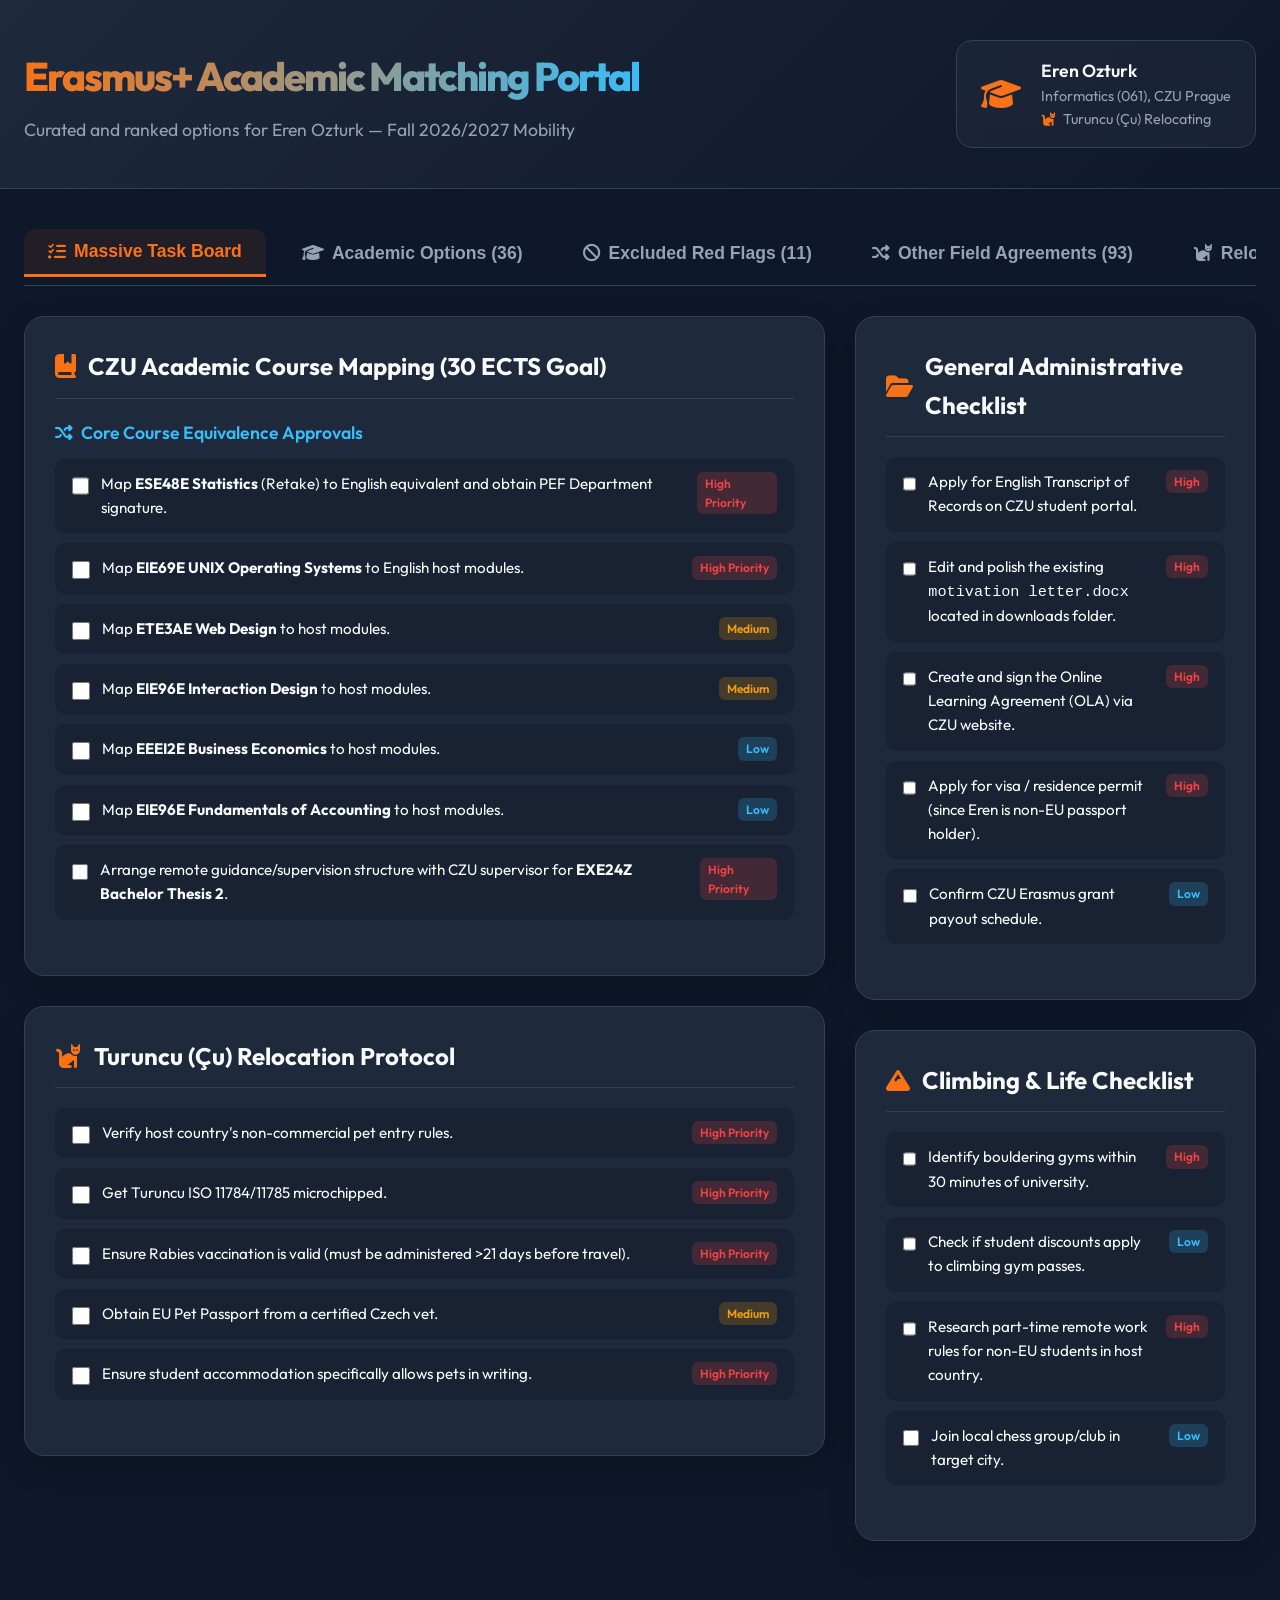
==== erasmus_dashboard.html @ 666ae716 "Initial commit" ====
<!DOCTYPE html>
<html lang="en">
<head>
    <meta charset="UTF-8">
    <meta name="viewport" content="width=device-width, initial-scale=1.0">
    <title>Erasmus+ Academic Match & Planner — Eren Ozturk</title>
    <!-- Outfit Font & Icons -->
    <link href="https://fonts.googleapis.com/css2?family=Outfit:wght@300;400;500;600;700;800&display=swap" rel="stylesheet">
    <link rel="stylesheet" href="https://cdnjs.cloudflare.com/ajax/libs/font-awesome/6.4.0/css/all.min.css">
    <style>
        :root {
            --bg-base: #0f172a;
            --bg-surface: #1e293b;
            --border-color: #334155;
            --text-main: #f8fafc;
            --text-muted: #94a3b8;
            
            --primary: #f97316; /* Orange for Turuncu (cat) */
            --primary-hover: #ea580c;
            --accent: #38bdf8; /* Sky blue */
            --success: #10b981;
            --warning: #f59e0b;
            --danger: #ef4444;
            
            --transition-speed: 0.25s;
        }
        
        * {
            margin: 0;
            padding: 0;
            box-sizing: border-box;
        }
        
        body {
            font-family: 'Outfit', sans-serif;
            background-color: var(--bg-base);
            color: var(--text-main);
            line-height: 1.6;
            overflow-x: hidden;
            padding-bottom: 60px;
        }
        
        header {
            background: linear-gradient(135deg, #1e293b 0%, #0f172a 100%);
            border-bottom: 1px solid var(--border-color);
            padding: 40px 24px;
            position: relative;
            overflow: hidden;
        }
        
        .header-container {
            max-width: 1400px;
            margin: 0 auto;
            display: flex;
            justify-content: space-between;
            align-items: center;
            position: relative;
            z-index: 2;
        }
        
        .header-title h1 {
            font-size: 2.5rem;
            font-weight: 800;
            letter-spacing: -0.05em;
            background: linear-gradient(to right, #f97316, #38bdf8);
            -webkit-background-clip: text;
            -webkit-text-fill-color: transparent;
            margin-bottom: 8px;
        }
        
        .header-title p {
            color: var(--text-muted);
            font-size: 1.1rem;
            font-weight: 400;
        }
        
        .profile-badge {
            background: rgba(30, 41, 59, 0.7);
            border: 1px solid var(--border-color);
            border-radius: 16px;
            padding: 16px 24px;
            backdrop-filter: blur(10px);
            display: flex;
            gap: 20px;
            align-items: center;
        }
        
        .profile-badge i {
            font-size: 2rem;
            color: var(--primary);
        }
        
        .profile-info h3 {
            font-size: 1.1rem;
            font-weight: 600;
        }
        
        .profile-info p {
            color: var(--text-muted);
            font-size: 0.9rem;
        }
        
        .main-container {
            max-width: 1400px;
            margin: 40px auto;
            padding: 0 24px;
        }
        
        /* Navigation Tabs */
        .tabs-nav {
            display: flex;
            gap: 12px;
            border-bottom: 1px solid var(--border-color);
            margin-bottom: 30px;
            overflow-x: auto;
            padding-bottom: 8px;
        }
        
        .tab-btn {
            background: none;
            border: none;
            color: var(--text-muted);
            font-size: 1.1rem;
            font-weight: 600;
            padding: 12px 24px;
            cursor: pointer;
            border-radius: 12px 12px 0 0;
            transition: all var(--transition-speed);
            display: flex;
            align-items: center;
            gap: 8px;
            white-space: nowrap;
        }
        
        .tab-btn:hover {
            color: var(--text-main);
            background: rgba(30, 41, 59, 0.4);
        }
        
        .tab-btn.active {
            color: var(--primary);
            border-bottom: 3px solid var(--primary);
            background: rgba(249, 115, 22, 0.08);
        }
        
        .tab-content {
            display: none;
        }
        
        .tab-content.active {
            display: block;
            animation: fadeIn 0.4s ease-in-out;
        }
        
        @keyframes fadeIn {
            from { opacity: 0; transform: translateY(10px); }
            to { opacity: 1; transform: translateY(0); }
        }
        
        /* Grid Layouts */
        .dashboard-grid {
            display: grid;
            grid-template-columns: 2fr 1fr;
            gap: 30px;
        }
        
        @media (max-width: 1024px) {
            .dashboard-grid {
                grid-template-columns: 1fr;
            }
            .header-container {
                flex-direction: column;
                gap: 20px;
                align-items: flex-start;
            }
        }
        
        /* Cards */
        .card {
            background: var(--bg-surface);
            border: 1px solid var(--border-color);
            border-radius: 20px;
            padding: 30px;
            margin-bottom: 30px;
            box-shadow: 0 10px 30px rgba(0,0,0,0.2);
            transition: transform 0.2s, box-shadow 0.2s;
        }
        
        .card:hover {
            transform: translateY(-2px);
            box-shadow: 0 15px 35px rgba(0,0,0,0.3);
        }
        
        .card-title {
            font-size: 1.5rem;
            font-weight: 700;
            margin-bottom: 20px;
            display: flex;
            align-items: center;
            gap: 12px;
            border-bottom: 1px solid var(--border-color);
            padding-bottom: 12px;
        }
        
        .card-title i {
            color: var(--primary);
        }
        
        /* Todo List */
        .todo-section {
            margin-bottom: 25px;
        }
        
        .todo-section-title {
            font-size: 1.1rem;
            font-weight: 600;
            color: var(--accent);
            margin-bottom: 12px;
            display: flex;
            align-items: center;
            gap: 8px;
        }
        
        .todo-list {
            list-style: none;
            display: flex;
            flex-direction: column;
            gap: 10px;
        }
        
        .todo-item {
            display: flex;
            align-items: flex-start;
            gap: 12px;
            padding: 12px 16px;
            background: rgba(15, 23, 42, 0.4);
            border-radius: 10px;
            border: 1px solid transparent;
            transition: all var(--transition-speed);
        }
        
        .todo-item:hover {
            border-color: var(--border-color);
            background: rgba(15, 23, 42, 0.6);
        }
        
        .todo-item.completed {
            opacity: 0.6;
        }
        
        .todo-item input[type="checkbox"] {
            margin-top: 5px;
            cursor: pointer;
            accent-color: var(--primary);
            width: 18px;
            height: 18px;
        }
        
        .todo-item-text {
            font-size: 0.95rem;
            font-weight: 400;
            cursor: pointer;
        }
        
        .todo-item.completed .todo-item-text {
            text-decoration: line-through;
            color: var(--text-muted);
        }
        
        .todo-badge {
            font-size: 0.75rem;
            padding: 2px 8px;
            border-radius: 6px;
            font-weight: 600;
            margin-left: auto;
        }
        
        .todo-badge.high { background: rgba(239, 68, 68, 0.2); color: var(--danger); }
        .todo-badge.medium { background: rgba(245, 158, 11, 0.2); color: var(--warning); }
        .todo-badge.low { background: rgba(56, 189, 248, 0.2); color: var(--accent); }
        
        /* Table Styles */
        .table-responsive {
            overflow-x: auto;
            border-radius: 12px;
            border: 1px solid var(--border-color);
        }
        
        table {
            width: 100%;
            border-collapse: collapse;
            text-align: left;
            font-size: 0.95rem;
        }
        
        th, td {
            padding: 16px 20px;
            border-bottom: 1px solid var(--border-color);
        }
        
        th {
            background-color: rgba(30, 41, 59, 0.8);
            font-weight: 600;
            color: var(--text-main);
            cursor: pointer;
            user-select: none;
        }
        
        th:hover {
            background-color: var(--border-color);
        }
        
        tr {
            transition: background var(--transition-speed);
        }
        
        tr:hover {
            background-color: rgba(30, 41, 59, 0.3);
        }
        
        .score-badge {
            background: linear-gradient(135deg, #ea580c 0%, #f97316 100%);
            color: white;
            font-weight: 700;
            padding: 6px 12px;
            border-radius: 10px;
            display: inline-block;
            box-shadow: 0 4px 10px rgba(249, 115, 22, 0.3);
        }
        
        .status-badge {
            font-size: 0.8rem;
            padding: 4px 10px;
            border-radius: 8px;
            font-weight: 600;
            display: inline-block;
        }
        
        .status-badge.active { background: rgba(16, 185, 129, 0.2); color: var(--success); }
        .status-badge.passed { background: rgba(239, 68, 68, 0.2); color: var(--danger); }
        .status-badge.open { background: rgba(56, 189, 248, 0.2); color: var(--accent); }
        .status-badge.red { background: rgba(239, 68, 68, 0.3); color: #f87171; border: 1px solid var(--danger); }
        
        .info-link {
            color: var(--accent);
            text-decoration: none;
            font-weight: 500;
            display: inline-flex;
            align-items: center;
            gap: 6px;
            transition: color var(--transition-speed);
        }
        
        .info-link:hover {
            color: var(--text-main);
            text-decoration: underline;
        }
        
        /* Quick Filters & Search */
        .controls-row {
            display: flex;
            gap: 16px;
            margin-bottom: 24px;
            flex-wrap: wrap;
            align-items: center;
        }
        
        .search-input {
            background: var(--bg-surface);
            border: 1px solid var(--border-color);
            padding: 12px 20px;
            border-radius: 12px;
            color: var(--text-main);
            font-size: 1rem;
            font-family: inherit;
            flex-grow: 1;
            max-width: 400px;
        }
        
        .search-input:focus {
            outline: none;
            border-color: var(--primary);
        }
        
        .btn {
            padding: 12px 20px;
            border-radius: 12px;
            font-weight: 600;
            cursor: pointer;
            border: 1px solid var(--border-color);
            background: var(--bg-surface);
            color: var(--text-muted);
            transition: all var(--transition-speed);
            display: inline-flex;
            align-items: center;
            gap: 8px;
        }
        
        .btn:hover {
            color: var(--text-main);
            border-color: var(--text-muted);
        }
        
        .btn.active {
            background: var(--primary);
            color: white;
            border-color: var(--primary);
        }
        
        /* Modal Info */
        .modal {
            display: none;
            position: fixed;
            z-index: 1000;
            left: 0;
            top: 0;
            width: 100%;
            height: 100%;
            overflow: auto;
            background-color: rgba(15, 23, 42, 0.85);
            backdrop-filter: blur(5px);
            align-items: center;
            justify-content: center;
        }
        
        .modal-content {
            background-color: var(--bg-surface);
            border: 1px solid var(--border-color);
            border-radius: 24px;
            padding: 40px;
            width: 90%;
            max-width: 700px;
            position: relative;
            box-shadow: 0 20px 50px rgba(0,0,0,0.5);
            animation: modalSlide 0.3s ease-out;
        }
        
        @keyframes modalSlide {
            from { transform: translateY(30px); opacity: 0; }
            to { transform: translateY(0); opacity: 1; }
        }
        
        .close-btn {
            position: absolute;
            top: 24px;
            right: 24px;
            font-size: 1.5rem;
            color: var(--text-muted);
            cursor: pointer;
            transition: color var(--transition-speed);
        }
        
        .close-btn:hover {
            color: var(--text-main);
        }
        
        .modal-body h2 {
            margin-bottom: 20px;
            font-size: 1.8rem;
            font-weight: 800;
            background: linear-gradient(to right, #f97316, #38bdf8);
            -webkit-background-clip: text;
            -webkit-text-fill-color: transparent;
        }
        
        .modal-grid {
            display: grid;
            grid-template-columns: 1fr 1fr;
            gap: 20px;
            margin-bottom: 24px;
        }
        
        .modal-label {
            font-size: 0.85rem;
            color: var(--text-muted);
            text-transform: uppercase;
            letter-spacing: 0.05em;
            margin-bottom: 4px;
        }
        
        .modal-value {
            font-size: 1.05rem;
            font-weight: 500;
        }
        
        .modal-notes {
            background: rgba(15, 23, 42, 0.4);
            border: 1px solid var(--border-color);
            padding: 20px;
            border-radius: 12px;
            margin-top: 15px;
        }
        
        /* Quick stats badge group */
        .stats-badge-group {
            display: flex;
            gap: 12px;
            margin-top: 12px;
        }
        
        .stat-pill {
            background: rgba(30, 41, 59, 0.6);
            border: 1px solid var(--border-color);
            padding: 6px 12px;
            border-radius: 8px;
            font-size: 0.85rem;
            display: flex;
            align-items: center;
            gap: 6px;
        }
        
        .stat-pill i {
            color: var(--primary);
        }
        
    </style>
</head>
<body>

    <header>
        <div class="header-container">
            <div class="header-title">
                <h1>Erasmus+ Academic Matching Portal</h1>
                <p>Curated and ranked options for Eren Ozturk — Fall 2026/2027 Mobility</p>
            </div>
            <div class="profile-badge">
                <i class="fa-solid fa-graduation-cap"></i>
                <div class="profile-info">
                    <h3>Eren Ozturk</h3>
                    <p>Informatics (061), CZU Prague</p>
                    <p><i class="fa-solid fa-cat" style="color: #f97316; font-size: 0.85rem; margin-right: 4px;"></i> Turuncu (Çu) Relocating</p>
                </div>
            </div>
        </div>
    </header>

    <div class="main-container">
        
        <!-- Navigation tabs -->
        <div class="tabs-nav">
            <button class="tab-btn active" onclick="switchTab('tab-todo')">
                <i class="fa-solid fa-list-check"></i> Massive Task Board
            </button>
            <button class="tab-btn" onclick="switchTab('tab-active')">
                <i class="fa-solid fa-graduation-cap"></i> Academic Options (36)
            </button>
            <button class="tab-btn" onclick="switchTab('tab-redflags')">
                <i class="fa-solid fa-ban"></i> Excluded Red Flags (11)
            </button>
            <button class="tab-btn" onclick="switchTab('tab-secondary')">
                <i class="fa-solid fa-shuffle"></i> Other Field Agreements (93)
            </button>
            <button class="tab-btn" onclick="switchTab('tab-lifestyle')">
                <i class="fa-solid fa-cat"></i> Relocation & Lifestyle
            </button>
        </div>

        <!-- TAB: Massive Task Board -->
        <div id="tab-todo" class="tab-content active">
            <div class="dashboard-grid">
                
                <div>
                    <!-- Academic Tasks -->
                    <div class="card">
                        <div class="card-title">
                            <i class="fa-solid fa-book-bookmark"></i>
                            CZU Academic Course Mapping (30 ECTS Goal)
                        </div>
                        <div class="todo-section">
                            <div class="todo-section-title">
                                <i class="fa-solid fa-shuffle"></i> Core Course Equivalence Approvals
                            </div>
                            <ul class="todo-list">
                                <li class="todo-item" id="todo-1">
                                    <input type="checkbox" onchange="toggleTodo('todo-1')">
                                    <div class="todo-item-text">Map <strong>ESE48E Statistics</strong> (Retake) to English equivalent and obtain PEF Department signature.</div>
                                    <span class="todo-badge high">High Priority</span>
                                </li>
                                <li class="todo-item" id="todo-2">
                                    <input type="checkbox" onchange="toggleTodo('todo-2')">
                                    <div class="todo-item-text">Map <strong>EIE69E UNIX Operating Systems</strong> to English host modules.</div>
                                    <span class="todo-badge high">High Priority</span>
                                </li>
                                <li class="todo-item" id="todo-3">
                                    <input type="checkbox" onchange="toggleTodo('todo-3')">
                                    <div class="todo-item-text">Map <strong>ETE3AE Web Design</strong> to host modules.</div>
                                    <span class="todo-badge medium">Medium</span>
                                </li>
                                <li class="todo-item" id="todo-4">
                                    <input type="checkbox" onchange="toggleTodo('todo-4')">
                                    <div class="todo-item-text">Map <strong>EIE96E Interaction Design</strong> to host modules.</div>
                                    <span class="todo-badge medium">Medium</span>
                                </li>
                                <li class="todo-item" id="todo-5">
                                    <input type="checkbox" onchange="toggleTodo('todo-5')">
                                    <div class="todo-item-text">Map <strong>EEEI2E Business Economics</strong> to host modules.</div>
                                    <span class="todo-badge low">Low</span>
                                </li>
                                <li class="todo-item" id="todo-6">
                                    <input type="checkbox" onchange="toggleTodo('todo-6')">
                                    <div class="todo-item-text">Map <strong>EIE96E Fundamentals of Accounting</strong> to host modules.</div>
                                    <span class="todo-badge low">Low</span>
                                </li>
                                <li class="todo-item" id="todo-7">
                                    <input type="checkbox" onchange="toggleTodo('todo-7')">
                                    <div class="todo-item-text">Arrange remote guidance/supervision structure with CZU supervisor for <strong>EXE24Z Bachelor Thesis 2</strong>.</div>
                                    <span class="todo-badge high">High Priority</span>
                                </li>
                            </ul>
                        </div>
                    </div>
                    
                    <!-- Relocation and Logistics -->
                    <div class="card">
                        <div class="card-title">
                            <i class="fa-solid fa-cat"></i>
                            Turuncu (Çu) Relocation Protocol
                        </div>
                        <div class="todo-section">
                            <ul class="todo-list">
                                <li class="todo-item" id="cat-1">
                                    <input type="checkbox" onchange="toggleTodo('cat-1')">
                                    <div class="todo-item-text">Verify host country's non-commercial pet entry rules.</div>
                                    <span class="todo-badge high">High Priority</span>
                                </li>
                                <li class="todo-item" id="cat-2">
                                    <input type="checkbox" onchange="toggleTodo('cat-2')">
                                    <div class="todo-item-text">Get Turuncu ISO 11784/11785 microchipped.</div>
                                    <span class="todo-badge high">High Priority</span>
                                </li>
                                <li class="todo-item" id="cat-3">
                                    <input type="checkbox" onchange="toggleTodo('cat-3')">
                                    <div class="todo-item-text">Ensure Rabies vaccination is valid (must be administered >21 days before travel).</div>
                                    <span class="todo-badge high">High Priority</span>
                                </li>
                                <li class="todo-item" id="cat-4">
                                    <input type="checkbox" onchange="toggleTodo('cat-4')">
                                    <div class="todo-item-text">Obtain EU Pet Passport from a certified Czech vet.</div>
                                    <span class="todo-badge medium">Medium</span>
                                </li>
                                <li class="todo-item" id="cat-5">
                                    <input type="checkbox" onchange="toggleTodo('cat-5')">
                                    <div class="todo-item-text">Ensure student accommodation specifically allows pets in writing.</div>
                                    <span class="todo-badge high">High Priority</span>
                                </li>
                            </ul>
                        </div>
                    </div>
                </div>
                
                <div>
                    <!-- Administrative Paperwork -->
                    <div class="card">
                        <div class="card-title">
                            <i class="fa-solid fa-folder-open"></i>
                            General Administrative Checklist
                        </div>
                        <div class="todo-section">
                            <ul class="todo-list">
                                <li class="todo-item" id="admin-1">
                                    <input type="checkbox" onchange="toggleTodo('admin-1')">
                                    <div class="todo-item-text">Apply for English Transcript of Records on CZU student portal.</div>
                                    <span class="todo-badge high">High</span>
                                </li>
                                <li class="todo-item" id="admin-2">
                                    <input type="checkbox" onchange="toggleTodo('admin-2')">
                                    <div class="todo-item-text">Edit and polish the existing <code>motivation letter.docx</code> located in downloads folder.</div>
                                    <span class="todo-badge high">High</span>
                                </li>
                                <li class="todo-item" id="admin-3">
                                    <input type="checkbox" onchange="toggleTodo('admin-3')">
                                    <div class="todo-item-text">Create and sign the Online Learning Agreement (OLA) via CZU website.</div>
                                    <span class="todo-badge high">High</span>
                                </li>
                                <li class="todo-item" id="admin-4">
                                    <input type="checkbox" onchange="toggleTodo('admin-4')">
                                    <div class="todo-item-text">Apply for visa / residence permit (since Eren is non-EU passport holder).</div>
                                    <span class="todo-badge high">High</span>
                                </li>
                                <li class="todo-item" id="admin-5">
                                    <input type="checkbox" onchange="toggleTodo('admin-5')">
                                    <div class="todo-item-text">Confirm CZU Erasmus grant payout schedule.</div>
                                    <span class="todo-badge low">Low</span>
                                </li>
                            </ul>
                        </div>
                    </div>
                    
                    <!-- Climbing & Life Checklist -->
                    <div class="card">
                        <div class="card-title">
                            <i class="fa-solid fa-mountain"></i>
                            Climbing & Life Checklist
                        </div>
                        <div class="todo-section">
                            <ul class="todo-list">
                                <li class="todo-item" id="life-1">
                                    <input type="checkbox" onchange="toggleTodo('life-1')">
                                    <div class="todo-item-text">Identify bouldering gyms within 30 minutes of university.</div>
                                    <span class="todo-badge high">High</span>
                                </li>
                                <li class="todo-item" id="life-2">
                                    <input type="checkbox" onchange="toggleTodo('life-2')">
                                    <div class="todo-item-text">Check if student discounts apply to climbing gym passes.</div>
                                    <span class="todo-badge low">Low</span>
                                </li>
                                <li class="todo-item" id="life-3">
                                    <input type="checkbox" onchange="toggleTodo('life-3')">
                                    <div class="todo-item-text">Research part-time remote work rules for non-EU students in host country.</div>
                                    <span class="todo-badge high">High</span>
                                </li>
                                <li class="todo-item" id="life-4">
                                    <input type="checkbox" onchange="toggleTodo('life-4')">
                                    <div class="todo-item-text">Join local chess group/club in target city.</div>
                                    <span class="todo-badge low">Low</span>
                                </li>
                            </ul>
                        </div>
                    </div>
                </div>
            </div>
        </div>

        <!-- TAB: Academic Options (All Rated) -->
        <div id="tab-active" class="tab-content">
            <div class="card">
                <div class="card-title">
                    <i class="fa-solid fa-graduation-cap"></i>
                    All Academic Options (Ranked for 061 Informatics)
                </div>
                <p style="color: var(--text-muted); margin-bottom: 20px;">
                    Curated bilateral agreements for Informatics (061). Rated dynamically based on Cost of Living (30%), Work hours policy (10%), Bouldering gyms (10%), and Academic match score (50%).
                </p>
                <div class="controls-row" style="display: flex; gap: 16px; margin-bottom: 24px; flex-wrap: wrap; align-items: center;">
                    <input type="text" id="search-active" class="search-input" placeholder="Search by university, city or country..." onkeyup="filterTable('table-active-data')" style="flex-grow: 1; max-width: 400px;">
                    
                    <select id="status-filter" onchange="filterTable('table-active-data')" style="background: var(--bg-surface); border: 1px solid var(--border-color); padding: 12px 20px; border-radius: 12px; color: var(--text-main); font-size: 1rem; font-family: 'Outfit', sans-serif; cursor: pointer; outline: none; transition: border-color 0.2s;">
                        <option value="all">All Deadlines (Active, Rolling & Passed)</option>
                        <option value="active-rolling">Open & Rolling Only</option>
                        <option value="passed">Passed Deadlines Only</option>
                    </select>
                </div>
                <div class="table-responsive">
                    <table id="table-active-data">
                        <thead>
                            <tr>
                                <th onclick="sortTable('table-active-data', 0)">Rank</th>
                                <th onclick="sortTable('table-active-data', 1)">University</th>
                                <th onclick="sortTable('table-active-data', 2)">City</th>
                                <th onclick="sortTable('table-active-data', 3)">Country</th>
                                <th onclick="sortTable('table-active-data', 4)">Deadline & Status</th>
                                <th onclick="sortTable('table-active-data', 5)">Spots</th>
                                <th onclick="sortTable('table-active-data', 6)">Languages</th>
                                <th onclick="sortTable('table-active-data', 7)">Score</th>
                                <th>Actions</th>
                            </tr>
                        </thead>
                        <tbody>
                            
                            <tr data-uni-id="active-0" data-status="active">
                                <td><strong>#1</strong></td>
                                <td>University of National and World Economy</td>
                                <td>Sofia</td>
                                <td>Bulgaria</td>
                                <td><span class="status-badge active"><i class="fa-solid fa-calendar-days"></i> Open (6.30.)</span></td>
                                <td>2 BA; 2 IT</td>
                                <td>EN </td>
                                <td><span class="score-badge">93.0</span></td>
                                <td>
                                    <button class="btn active" onclick='showModal({"row": 14, "country": "Bulgaria", "town": "Sofia", "university": "University of National and World Economy", "erasmus_code": "BG SOFIA 03", "is_red": false, "lang1": "EN", "lang2": "", "spots": "2 BA; 2 IT", "course_info": "", "notes": "", "deadline_fall_raw": "6.30.", "deadline_fall_parsed_str": "2026-06-30", "deadline_spring_raw": "11.30.", "bc_econ_link": "https://www.unwe.bg/", "bc_inf_link": "https://www.unwe.bg/en/structure/departments/department-of-informatics/", "general_link": "https://www.unwe.bg/en/pages/184/courses-in-english.html", "academic_score": 9, "verified_courses": "\u2022 UNIX OS: Operating Systems (BSc Business Informatics)\n\u2022 Statistics: Statistical Analysis with software (BSc Business Informatics)\n\u2022 Business Economics: Economics / Microeconomics\n\u2022 Accounting: Accounting / Finance modules\n\u2022 Web Design: Web programming / Informatics\n\u2022 Interaction Design: Limited specialized modules\n\u2022 Status: ~90% English Match.", "score": 93.0})'>
                                        <i class="fa-solid fa-circle-info"></i> Info
                                    </button>
                                </td>
                            </tr>
                            
                            <tr data-uni-id="active-1" data-status="rolling">
                                <td><strong>#2</strong></td>
                                <td>Lucia Blaga University of Sibiu</td>
                                <td>Sibiu</td>
                                <td>Romania</td>
                                <td><span class="status-badge open"><i class="fa-solid fa-clock"></i> Rolling</span></td>
                                <td>2BA; 2IT</td>
                                <td>EN </td>
                                <td><span class="score-badge">92.0</span></td>
                                <td>
                                    <button class="btn active" onclick='showModal({"row": 113, "country": "Romania", "town": "Sibiu", "university": "Lucia Blaga University of Sibiu", "erasmus_code": "RO SIBIU01", "is_red": false, "lang1": "EN", "lang2": "", "spots": "2BA; 2IT", "course_info": "", "notes": "", "deadline_fall_raw": "", "deadline_fall_parsed_str": "", "deadline_spring_raw": "", "bc_econ_link": "https://economice.ulbsibiu.ro/", "bc_inf_link": "http://international.ulbsibiu.ro/index.php/erasmus/incoming-students/available-courses-incoming-students/", "general_link": "http://international.ulbsibiu.ro/", "academic_score": 10, "verified_courses": "\u2022 UNIX OS: Computer Networks & Systems (BSc Business Informatics)\n\u2022 Web Design: Web Technologies (BSc Business Informatics)\n\u2022 Interaction Design: Mobile Business & ERP (BSc Business Informatics)\n\u2022 Statistics: Basics of Statistics (BSc Business Informatics)\n\u2022 Business Economics: Microeconomics / Macroeconomics\n\u2022 Accounting: Fundamentals of Accounting\n\u2022 Status: 100% English Match.", "score": 92.0})'>
                                        <i class="fa-solid fa-circle-info"></i> Info
                                    </button>
                                </td>
                            </tr>
                            
                            <tr data-uni-id="active-2" data-status="rolling">
                                <td><strong>#3</strong></td>
                                <td>Technická univerzita v Košiciach</td>
                                <td>Košice</td>
                                <td>Slovakia</td>
                                <td><span class="status-badge open"><i class="fa-solid fa-clock"></i> Rolling</span></td>
                                <td>2BA; 2IT</td>
                                <td>EN </td>
                                <td><span class="score-badge">91.0</span></td>
                                <td>
                                    <button class="btn active" onclick='showModal({"row": 115, "country": "Slovakia", "town": "Ko\u0161ice", "university": "Technick\u00e1 univerzita v Ko\u0161iciach", "erasmus_code": "SK KOSICE 03", "is_red": false, "lang1": "EN", "lang2": "", "spots": "2BA; 2IT", "course_info": "", "notes": "", "deadline_fall_raw": "", "deadline_fall_parsed_str": "", "deadline_spring_raw": "", "bc_econ_link": "https://ekf.tuke.sk/", "bc_inf_link": "https://fei.tuke.sk/", "general_link": "https://erasmus.tuke.sk/en/", "academic_score": 10, "verified_courses": "\u2022 UNIX OS, Web Design, Interaction Design: Informatics BSc (English)\n\u2022 Business Economics, Accounting, Statistics: Faculty of Economics (English)\n\u2022 Status: 100% English Match.", "score": 91.0})'>
                                        <i class="fa-solid fa-circle-info"></i> Info
                                    </button>
                                </td>
                            </tr>
                            
                            <tr data-uni-id="active-3" data-status="active">
                                <td><strong>#4</strong></td>
                                <td>Estonian Entrepreneurship University of Applied Sciences</td>
                                <td>Tallinn</td>
                                <td>Estonia</td>
                                <td><span class="status-badge active"><i class="fa-solid fa-calendar-days"></i> Open (15 June)</span></td>
                                <td>2</td>
                                <td>EN </td>
                                <td><span class="score-badge">86.0</span></td>
                                <td>
                                    <button class="btn active" onclick='showModal({"row": 24, "country": "Estonia", "town": "Tallinn", "university": "Estonian Entrepreneurship University of Applied Sciences", "erasmus_code": "EE TALLINN 15", "is_red": false, "lang1": "EN", "lang2": "", "spots": "2", "course_info": "Courses;", "notes": "", "deadline_fall_raw": "15 June", "deadline_fall_parsed_str": "2026-06-15", "deadline_spring_raw": "15 November", "bc_econ_link": "https://www.euas.eu/study-programme/creativity-and-business-innovation/", "bc_inf_link": "https://www.euas.eu/study-programme/software-development-and-entrepreneurship/", "general_link": "https://www.euas.eu/study-programme/", "academic_score": 9, "verified_courses": "\u2022 UNIX OS: Software Studies / Operating Systems\n\u2022 Web Design: HTML/CSS/SQL (BSc Software Dev)\n\u2022 Statistics: Data Analysis & Stats (BSc Software Dev)\n\u2022 Accounting: Accounting & Budgeting (BSc Software Dev)\n\u2022 Business Economics: Sales and market mechanisms\n\u2022 Interaction Design: Limited specialized modules\n\u2022 Status: ~90% English Match.", "score": 86.0})'>
                                        <i class="fa-solid fa-circle-info"></i> Info
                                    </button>
                                </td>
                            </tr>
                            
                            <tr data-uni-id="active-4" data-status="rolling">
                                <td><strong>#5</strong></td>
                                <td>Lithuania Business University of Applied Sciences</td>
                                <td>Klaipeda</td>
                                <td>Lithuania</td>
                                <td><span class="status-badge open"><i class="fa-solid fa-clock"></i> Rolling</span></td>
                                <td>2 BA; 2 IT</td>
                                <td>EN </td>
                                <td><span class="score-badge">86.0</span></td>
                                <td>
                                    <button class="btn active" onclick='showModal({"row": 88, "country": "Lithuania", "town": "Klaipeda", "university": "Lithuania Business University of Applied Sciences", "erasmus_code": "LT KLAIPED 07", "is_red": false, "lang1": "EN", "lang2": "", "spots": "2 BA; 2 IT", "course_info": "", "notes": "", "deadline_fall_raw": "", "deadline_fall_parsed_str": "", "deadline_spring_raw": "", "bc_econ_link": "https://ltvk.lt/en/erasmus/", "bc_inf_link": "https://ltvk.lt/en/applied-informatics-and-programming/", "general_link": "https://ltvk.lt/en/erasmus/", "academic_score": 10, "verified_courses": "\u2022 UNIX OS: Computer Networks & Virtualization (BSc Applied Informatics)\n\u2022 Web Design: Website Programming HTML5/CSS3/JS (BSc Applied Informatics)\n\u2022 Interaction Design: Computer Graphics & Design (BSc Applied Informatics)\n\u2022 Statistics: Computer Statistics (BSc Applied Informatics)\n\u2022 Business Economics: Economics / Sales Mechanisms\n\u2022 Accounting: Enterprise Finance & Accounting\n\u2022 Status: 100% English Match.", "score": 86.0})'>
                                        <i class="fa-solid fa-circle-info"></i> Info
                                    </button>
                                </td>
                            </tr>
                            
                            <tr data-uni-id="active-5" data-status="rolling">
                                <td><strong>#6</strong></td>
                                <td>Warsaw University of Life Sciences - SGGW</td>
                                <td>Warsaw</td>
                                <td>Poland</td>
                                <td><span class="status-badge open"><i class="fa-solid fa-clock"></i> Rolling</span></td>
                                <td>2 BA; 2 IT</td>
                                <td>EN </td>
                                <td><span class="score-badge">85.0</span></td>
                                <td>
                                    <button class="btn active" onclick='showModal({"row": 100, "country": "Poland", "town": "Warsaw", "university": "Warsaw University of Life Sciences - SGGW", "erasmus_code": "PL WARSZAW05", "is_red": false, "lang1": "EN", "lang2": "", "spots": "2 BA; 2 IT", "course_info": "", "notes": "", "deadline_fall_raw": "", "deadline_fall_parsed_str": "", "deadline_spring_raw": "", "bc_econ_link": "https://www.sggw.edu.pl/en/topics/faculty-of-economic-sciences/", "bc_inf_link": "https://www.sggw.edu.pl/en/topics/faculty-of-applied-informatics-and-mathematics/", "general_link": "https://www.sggw.edu.pl/en/international-cooperation/", "academic_score": 10, "verified_courses": "\u2022 UNIX OS: Operating Systems (BSc Informatics)\n\u2022 Web Design: Frontend Web Tech (BSc Informatics)\n\u2022 Interaction Design: Computer Graphics & HCI (BSc Informatics)\n\u2022 Statistics: Business Statistics (Faculty of Economics)\n\u2022 Business Economics: Microeconomics (Faculty of Economics)\n\u2022 Accounting: Financial Accounting (Faculty of Economics)\n\u2022 Status: 100% English Match.", "score": 85.0})'>
                                        <i class="fa-solid fa-circle-info"></i> Info
                                    </button>
                                </td>
                            </tr>
                            
                            <tr data-uni-id="active-6" data-status="active">
                                <td><strong>#7</strong></td>
                                <td>Beykent University</td>
                                <td>Istanbul</td>
                                <td>Turkey</td>
                                <td><span class="status-badge active"><i class="fa-solid fa-calendar-days"></i> Open (1 July)</span></td>
                                <td>2 BA; 2 IT</td>
                                <td>EN </td>
                                <td><span class="score-badge">83.0</span></td>
                                <td>
                                    <button class="btn active" onclick='showModal({"row": 139, "country": "Turkey", "town": "Istanbul", "university": "Beykent University", "erasmus_code": "TR ISTANBU09", "is_red": false, "lang1": "EN", "lang2": "", "spots": "2 BA; 2 IT", "course_info": "Bachelor in English, Master in Turkish, Course catalogue", "notes": "", "deadline_fall_raw": "1 July", "deadline_fall_parsed_str": "2026-07-01", "deadline_spring_raw": "28 October", "bc_econ_link": "https://www.beykent.edu.tr/en/", "bc_inf_link": "https://www.beykent.edu.tr/en/", "general_link": "https://www.beykent.edu.tr/en/", "academic_score": 8, "verified_courses": "\u2022 UNIX OS, Web Design: BSc Computer Engineering in English\n\u2022 Business Economics, Accounting, Statistics: BSc Business Administration / Economics in English\n\u2022 Status: ~80% English Match. Work rights restricted.", "score": 83.0})'>
                                        <i class="fa-solid fa-circle-info"></i> Info
                                    </button>
                                </td>
                            </tr>
                            
                            <tr data-uni-id="active-7" data-status="active">
                                <td><strong>#8</strong></td>
                                <td>University of Economics - Varna</td>
                                <td>Varna</td>
                                <td>Bulgaria</td>
                                <td><span class="status-badge active"><i class="fa-solid fa-calendar-days"></i> Open (5 June)</span></td>
                                <td>2</td>
                                <td>EN </td>
                                <td><span class="score-badge">81.0</span></td>
                                <td>
                                    <button class="btn active" onclick='showModal({"row": 16, "country": "Bulgaria", "town": "Varna", "university": "University of Economics - Varna", "erasmus_code": "BG VARNA 04", "is_red": false, "lang1": "EN", "lang2": "", "spots": "2", "course_info": "", "notes": "", "deadline_fall_raw": "5 June", "deadline_fall_parsed_str": "2026-06-05", "deadline_spring_raw": "1 November", "bc_econ_link": "https://ue-varna.bg/", "bc_inf_link": "https://ue-varna.bg/en/p/7807/international-relations", "general_link": "https://ue-varna.bg/en/p/7807/international-relations", "academic_score": 8, "verified_courses": "\u2022 UNIX OS, Web Design, Interaction Design: IT & Computer Science courses\n\u2022 Business Economics, Accounting, Statistics: Financial Accounting, Microeconomics, Applied Stats\n\u2022 Status: ~80% English Match. Needs min 6 students to activate.", "score": 81.0})'>
                                        <i class="fa-solid fa-circle-info"></i> Info
                                    </button>
                                </td>
                            </tr>
                            
                            <tr data-uni-id="active-8" data-status="passed">
                                <td><strong>#9</strong></td>
                                <td>Kauno kolegija / University of Applied Sciences</td>
                                <td>Kaunas</td>
                                <td>Lithuania</td>
                                <td><span class="status-badge passed"><i class="fa-solid fa-calendar-xmark"></i> Passed (5.15.)</span></td>
                                <td>4</td>
                                <td>EN </td>
                                <td><span class="score-badge">80.0</span></td>
                                <td>
                                    <button class="btn active" onclick='showModal({"row": 87, "country": "Lithuania", "town": "Kaunas", "university": "Kauno kolegija / University of Applied Sciences", "erasmus_code": "LT KAUNAS 08", "is_red": false, "lang1": "EN", "lang2": "", "spots": "4", "course_info": "", "notes": "", "deadline_fall_raw": "5.15.", "deadline_fall_parsed_str": "2026-05-15", "deadline_spring_raw": "11.15.", "bc_econ_link": "https://www.kaunokolegija.lt/en/", "bc_inf_link": "https://www.kaunokolegija.lt/en/applied-informatics-and-programming/", "general_link": "https://www.kaunokolegija.lt/en/", "academic_score": 9, "verified_courses": "\u2022 UNIX OS, Web Design, Interaction Design: Software Systems BSc (English)\n\u2022 Business Economics, Accounting, Statistics: Business Faculty (English)\n\u2022 Status: ~90% English Match. Deadline passed (May 15).", "score": 80.0})'>
                                        <i class="fa-solid fa-circle-info"></i> Info
                                    </button>
                                </td>
                            </tr>
                            
                            <tr data-uni-id="active-9" data-status="rolling">
                                <td><strong>#10</strong></td>
                                <td>University of Evora</td>
                                <td>Evora</td>
                                <td>Portugal</td>
                                <td><span class="status-badge open"><i class="fa-solid fa-clock"></i> Rolling</span></td>
                                <td>4BA; 4IT</td>
                                <td>EN </td>
                                <td><span class="score-badge">78.0</span></td>
                                <td>
                                    <button class="btn active" onclick='showModal({"row": 103, "country": "Portugal", "town": "Evora", "university": "University of Evora", "erasmus_code": "P EVORA 01", "is_red": false, "lang1": "EN", "lang2": "", "spots": "4BA; 4IT", "course_info": "Courses", "notes": "", "deadline_fall_raw": "", "deadline_fall_parsed_str": "", "deadline_spring_raw": "", "bc_econ_link": "https://www.uevora.pt/en/study/courses/bachelors-and-integrated-master-degrees?cod=9081&v=plano-estudos", "bc_inf_link": "https://www.uevora.pt/en/study/courses/bachelors-and-integrated-master-degrees?cod=9119&v=plano-estudos", "general_link": "https://www.uevora.pt/en/study/Mobility/Mobility-In/Student-Mobility", "academic_score": 10, "verified_courses": "\u2022 UNIX OS, Web Design, Interaction Design: Informatics Engineering BSc\n\u2022 Business Economics, Accounting, Statistics: Economics BSc\n\u2022 Status: 100% English Match.", "score": 78.0})'>
                                        <i class="fa-solid fa-circle-info"></i> Info
                                    </button>
                                </td>
                            </tr>
                            
                            <tr data-uni-id="active-10" data-status="active">
                                <td><strong>#11</strong></td>
                                <td>UNIVERSIDADE PORTUCALENSE</td>
                                <td>Porto</td>
                                <td>Portugal</td>
                                <td><span class="status-badge active"><i class="fa-solid fa-calendar-days"></i> Open (6.1.)</span></td>
                                <td>2 BA; 2 IT</td>
                                <td>PT/EN / 041 - Department of Economics and Management; 061 - Department of Science and Technology</td>
                                <td><span class="score-badge">78.0</span></td>
                                <td>
                                    <button class="btn active" onclick='showModal({"row": 108, "country": "Portugal", "town": "Porto", "university": "UNIVERSIDADE PORTUCALENSE", "erasmus_code": "P PORTO07", "is_red": false, "lang1": "PT/EN", "lang2": "041 - Department of Economics and Management; 061 - Department of Science and Technology", "spots": "2 BA; 2 IT", "course_info": "041 subjects in PT ( supported English material) in Economics/Management/Marketing; 061 subjets mainly in EN or supported English material  in Informatics Engineering/Information Systems for Management (subjects can be chosen from differ study programmes and different academic years)", "notes": "", "deadline_fall_raw": "6.1.", "deadline_fall_parsed_str": "2026-06-01", "deadline_spring_raw": "11.1.", "bc_econ_link": "https://www.upt.pt/en/home/departments/economics-and-management/", "bc_inf_link": "https://www.upt.pt/en/home/departments/science-and-technology/", "general_link": "https://www.upt.pt/en/erasmus/", "academic_score": 10, "verified_courses": "\u2022 UNIX OS, Web Design: Informatics Engineering BSc\n\u2022 Accounting, Statistics, Business Economics: IS for Management BSc\n\u2022 Status: 100% English Match (English support & exams).", "score": 78.0})'>
                                        <i class="fa-solid fa-circle-info"></i> Info
                                    </button>
                                </td>
                            </tr>
                            
                            <tr data-uni-id="active-11" data-status="passed">
                                <td><strong>#12</strong></td>
                                <td>University of Zagreb</td>
                                <td>Zagreb</td>
                                <td>Croatia</td>
                                <td><span class="status-badge passed"><i class="fa-solid fa-calendar-xmark"></i> Passed (5.1.)</span></td>
                                <td>2</td>
                                <td>EN </td>
                                <td><span class="score-badge">75.0</span></td>
                                <td>
                                    <button class="btn active" onclick='showModal({"row": 20, "country": "Croatia", "town": "Zagreb", "university": "University of Zagreb", "erasmus_code": "HR ZAGREB 01", "is_red": false, "lang1": "EN", "lang2": "", "spots": "2", "course_info": "Faculty of Agriculture only", "notes": "", "deadline_fall_raw": "5.1.", "deadline_fall_parsed_str": "2026-05-01", "deadline_spring_raw": "", "bc_econ_link": "https://www.efzg.unizg.hr/en", "bc_inf_link": "https://www.foi.unizg.hr/en", "general_link": "https://www.unizg.hr/homepage/", "academic_score": 7, "verified_courses": "\u2022 Informatics & Web: FOI offers Computing, Databases, and Web in English\n\u2022 Economics & Accounting: Faculty of Economics & Business (English)\n\u2022 Status: ~70% English Match. Deadline passed (May 1).", "score": 75.0})'>
                                        <i class="fa-solid fa-circle-info"></i> Info
                                    </button>
                                </td>
                            </tr>
                            
                            <tr data-uni-id="active-12" data-status="active">
                                <td><strong>#13</strong></td>
                                <td>University of Hohenheim</td>
                                <td>Stuttgart</td>
                                <td>Germany</td>
                                <td><span class="status-badge active"><i class="fa-solid fa-calendar-days"></i> Open (6.1.)</span></td>
                                <td>2 BA; 2 IT</td>
                                <td>DE / EN</td>
                                <td><span class="score-badge">69.0</span></td>
                                <td>
                                    <button class="btn active" onclick='showModal({"row": 64, "country": "Germany", "town": "Stuttgart", "university": "University of Hohenheim", "erasmus_code": "D STUTTGA02", "is_red": false, "lang1": "DE", "lang2": "EN", "spots": "2 BA; 2 IT", "course_info": "Master: in English language; B1 German", "notes": "", "deadline_fall_raw": "6.1.", "deadline_fall_parsed_str": "2026-06-01", "deadline_spring_raw": "12.1.", "bc_econ_link": "https://wiso.uni-hohenheim.de/en/studying-international", "bc_inf_link": "https://wiso.uni-hohenheim.de/en/studying-international", "general_link": "https://hohcampus.uni-hohenheim.de/", "academic_score": 8, "verified_courses": "\u2022 Business Economics, Accounting, Statistics: English Semester Packages\n\u2022 UNIX OS, Web Design, Interaction Design: Limited technical matches in English\n\u2022 Status: ~80% English Match.", "score": 69.0})'>
                                        <i class="fa-solid fa-circle-info"></i> Info
                                    </button>
                                </td>
                            </tr>
                            
                            <tr data-uni-id="active-13" data-status="passed">
                                <td><strong>#14</strong></td>
                                <td>South East Technological University</td>
                                <td>Waterford</td>
                                <td>Ireland</td>
                                <td><span class="status-badge passed"><i class="fa-solid fa-calendar-xmark"></i> Passed (4.15.)</span></td>
                                <td>4 BA; 4 IT</td>
                                <td>EN </td>
                                <td><span class="score-badge">67.0</span></td>
                                <td>
                                    <button class="btn active" onclick='showModal({"row": 75, "country": "Ireland", "town": "Waterford", "university": "South East Technological University", "erasmus_code": "IRL SETU01", "is_red": false, "lang1": "EN", "lang2": "", "spots": "4 BA; 4 IT", "course_info": "061 are subjects under 041", "notes": "", "deadline_fall_raw": "4.15.", "deadline_fall_parsed_str": "2026-04-15", "deadline_spring_raw": "10.4.", "bc_econ_link": "https://www.setu.ie/", "bc_inf_link": "https://www.setu.ie/courses/bsc-hons-in-computer-science-common-entry", "general_link": "https://www.setu.ie/", "academic_score": 10, "verified_courses": "\u2022 UNIX OS: Cloud & Networks specialism (BSc Hons CS)\n\u2022 Web Design: Web & Frontend modules (BSc Hons CS)\n\u2022 Interaction Design: Games Dev & HCI modules (BSc Hons CS)\n\u2022 Statistics/Econ/Accounting: Common Entry CS/Business modules\n\u2022 Status: 100% English Match. Deadline passed (April 15).", "score": 67.0})'>
                                        <i class="fa-solid fa-circle-info"></i> Info
                                    </button>
                                </td>
                            </tr>
                            
                            <tr data-uni-id="active-14" data-status="active">
                                <td><strong>#15</strong></td>
                                <td>Juraj Dobrila university of Pula</td>
                                <td>Pula</td>
                                <td>Croatia</td>
                                <td><span class="status-badge active"><i class="fa-solid fa-calendar-days"></i> Open (1.6.)</span></td>
                                <td>2 BA; 2 IT</td>
                                <td>EN </td>
                                <td><span class="score-badge">65.0</span></td>
                                <td>
                                    <button class="btn active" onclick='showModal({"row": 17, "country": "Croatia", "town": "Pula", "university": "Juraj Dobrila university of Pula", "erasmus_code": "HR PULA 01", "is_red": false, "lang1": "EN", "lang2": "", "spots": "2 BA; 2 IT", "course_info": "", "notes": "", "deadline_fall_raw": "1.6.", "deadline_fall_parsed_str": "2026-06-01", "deadline_spring_raw": "11.20.", "bc_econ_link": "https://www.unipu.hr/", "bc_inf_link": "https://www.unipu.hr/", "general_link": "https://www.unipu.hr/", "academic_score": 6, "verified_courses": "\u2022 Computing & Networks: Faculty of Informatics / Faculty of Engineering Computing modules\n\u2022 Economics: Faculty of Economics & Tourism business modules\n\u2022 Status: ~60% English Match. Course offerings in English are highly limited.", "score": 65.0})'>
                                        <i class="fa-solid fa-circle-info"></i> Info
                                    </button>
                                </td>
                            </tr>
                            
                            <tr data-uni-id="active-15" data-status="passed">
                                <td><strong>#16</strong></td>
                                <td>Kymenlaakso University of Applied Sciences</td>
                                <td>Kotka</td>
                                <td>Finland</td>
                                <td><span class="status-badge passed"><i class="fa-solid fa-calendar-xmark"></i> Passed (1.5.)</span></td>
                                <td>2 BA; 2 IT</td>
                                <td>EN </td>
                                <td><span class="score-badge">63.0</span></td>
                                <td>
                                    <button class="btn active" onclick='showModal({"row": 27, "country": "Finland", "town": "Kotka", "university": "Kymenlaakso University of Applied Sciences", "erasmus_code": "SF MIKKELI 07", "is_red": false, "lang1": "EN", "lang2": "", "spots": "2 BA; 2 IT", "course_info": "06 a 07 only Bachelor", "notes": "", "deadline_fall_raw": "1.5.", "deadline_fall_parsed_str": "2026-05-01", "deadline_spring_raw": "15.10.", "bc_econ_link": "https://www.xamk.fi/en/studies/", "bc_inf_link": "https://www.xamk.fi/en/degrees/bachelor-of-engineering-information-technology/", "general_link": "https://www.xamk.fi/en/", "academic_score": 8, "verified_courses": "\u2022 UNIX/Web/Design: Bachelor of Engineering in IT (English-taught)\n\u2022 Business/Accounting: Business department modules in English\n\u2022 Status: ~80% English Match. Deadline passed (May 1).", "score": 63.0})'>
                                        <i class="fa-solid fa-circle-info"></i> Info
                                    </button>
                                </td>
                            </tr>
                            
                            <tr data-uni-id="active-16" data-status="rolling">
                                <td><strong>#17</strong></td>
                                <td>Uniwersytet Rolniczy im.Hugona Kołłątaja w Krakowie</td>
                                <td>Krakow</td>
                                <td>Poland</td>
                                <td><span class="status-badge open"><i class="fa-solid fa-clock"></i> Rolling</span></td>
                                <td>2 BA; 2 IT</td>
                                <td>EN </td>
                                <td><span class="score-badge">62.0</span></td>
                                <td>
                                    <button class="btn active" onclick='showModal({"row": 97, "country": "Poland", "town": "Krakow", "university": "Uniwersytet Rolniczy im.Hugona Ko\u0142\u0142\u0105taja w Krakowie", "erasmus_code": "PL KRAKOW 06", "is_red": false, "lang1": "EN", "lang2": "", "spots": "2 BA; 2 IT", "course_info": "", "notes": "", "deadline_fall_raw": "", "deadline_fall_parsed_str": "", "deadline_spring_raw": "", "bc_econ_link": "https://urk.edu.pl/en/", "bc_inf_link": "https://urk.edu.pl/en/", "general_link": "https://urk.edu.pl/en/", "academic_score": 4, "verified_courses": "\u2022 Agriculture Economics: Economics and Agribusiness modules in English.\n\u2022 Informatics: None (Specializes in agriculture; no CS or web design).\n\u2022 Status: ~40% English Match. Lack of core IT equivalents.", "score": 62.0})'>
                                        <i class="fa-solid fa-circle-info"></i> Info
                                    </button>
                                </td>
                            </tr>
                            
                            <tr data-uni-id="active-17" data-status="passed">
                                <td><strong>#18</strong></td>
                                <td>Karlstad University</td>
                                <td>Karlstad</td>
                                <td>Sweden</td>
                                <td><span class="status-badge passed"><i class="fa-solid fa-calendar-xmark"></i> Passed (1.4.)</span></td>
                                <td>4</td>
                                <td>EN </td>
                                <td><span class="score-badge">60.0</span></td>
                                <td>
                                    <button class="btn active" onclick='showModal({"row": 134, "country": "Sweden", "town": "Karlstad", "university": "Karlstad University", "erasmus_code": "S KARLSTA 01", "is_red": false, "lang1": "EN", "lang2": "", "spots": "4", "course_info": "Available Courses", "notes": "", "deadline_fall_raw": "1.4.", "deadline_fall_parsed_str": "2026-04-01", "deadline_spring_raw": "1.10.", "bc_econ_link": "https://www.kau.se/en/", "bc_inf_link": "https://www.kau.se/en/education/programmes-and-courses", "general_link": "https://www.kau.se/en/", "academic_score": 8, "verified_courses": "\u2022 CS & IT: English-taught BSc modules in AI, CS, and Information Systems\n\u2022 Business & Econ: Good range of English-taught business modules\n\u2022 Status: ~80% English Match. Deadline passed (April 1).", "score": 60.0})'>
                                        <i class="fa-solid fa-circle-info"></i> Info
                                    </button>
                                </td>
                            </tr>
                            
                            <tr data-uni-id="active-18" data-status="rolling">
                                <td><strong>#19</strong></td>
                                <td>Universita della Svizzera Italiana</td>
                                <td>Lugano</td>
                                <td>Switzerland</td>
                                <td><span class="status-badge open"><i class="fa-solid fa-clock"></i> Rolling</span></td>
                                <td>4 BA; 4 IT</td>
                                <td>EN </td>
                                <td><span class="score-badge">60.0</span></td>
                                <td>
                                    <button class="btn active" onclick='showModal({"row": 137, "country": "Switzerland", "town": "Lugano", "university": "Universita della Svizzera Italiana", "erasmus_code": "CH LUGANO 01", "is_red": false, "lang1": "EN", "lang2": "", "spots": "4 BA; 4 IT", "course_info": "", "notes": "", "deadline_fall_raw": "", "deadline_fall_parsed_str": "", "deadline_spring_raw": "", "bc_econ_link": "https://search.usi.ch/education", "bc_inf_link": "https://search.usi.ch/education", "general_link": "https://www.desk.usi.ch/", "academic_score": 10, "verified_courses": "\u2022 UNIX OS, Web Design, Interaction Design, Statistics: BSc Informatics (English)\n\u2022 Business Economics, Accounting: BSc Economics (partially English)\n\u2022 Status: 100% English Match. Extremely expensive.", "score": 60.0})'>
                                        <i class="fa-solid fa-circle-info"></i> Info
                                    </button>
                                </td>
                            </tr>
                            
                            <tr data-uni-id="active-19" data-status="passed">
                                <td><strong>#20</strong></td>
                                <td>Universidad Loyola Andalucia</td>
                                <td>Sevilla</td>
                                <td>Spain</td>
                                <td><span class="status-badge passed"><i class="fa-solid fa-calendar-xmark"></i> Passed (15 May)</span></td>
                                <td>2 -> 3 BA; 2 IT</td>
                                <td>EN / ES</td>
                                <td><span class="score-badge">59.0</span></td>
                                <td>
                                    <button class="btn active" onclick='showModal({"row": 122, "country": "Spain", "town": "Sevilla", "university": "Universidad Loyola Andalucia", "erasmus_code": "E CORDOBA 23", "is_red": false, "lang1": "EN", "lang2": "ES", "spots": "2 -> 3 BA; 2 IT", "course_info": "Courses", "notes": "", "deadline_fall_raw": "15 May", "deadline_fall_parsed_str": "2026-05-15", "deadline_spring_raw": "15 November", "bc_econ_link": "https://www.uloyola.es/", "bc_inf_link": "https://www.uloyola.es/", "general_link": "https://www.uloyola.es/", "academic_score": 6, "verified_courses": "\u2022 CS & Software: Spanish BSc; exchange students receive English tutorial support\n\u2022 Business & Econ: Good range of business courses with English support\n\u2022 Status: ~60% English Match. Deadline passed (May 15).", "score": 59.0})'>
                                        <i class="fa-solid fa-circle-info"></i> Info
                                    </button>
                                </td>
                            </tr>
                            
                            <tr data-uni-id="active-20" data-status="passed">
                                <td><strong>#21</strong></td>
                                <td>Polytechnic Institute of Viana do Castelo</td>
                                <td>Viana do Castelo</td>
                                <td>Portugal</td>
                                <td><span class="status-badge passed"><i class="fa-solid fa-calendar-xmark"></i> Passed (30 April)</span></td>
                                <td>2BA; 2IT</td>
                                <td>EN/PT </td>
                                <td><span class="score-badge">58.0</span></td>
                                <td>
                                    <button class="btn active" onclick='showModal({"row": 111, "country": "Portugal", "town": "Viana do Castelo", "university": "Polytechnic Institute of Viana do Castelo", "erasmus_code": "P VIANA-D01", "is_red": false, "lang1": "EN/PT", "lang2": "", "spots": "2BA; 2IT", "course_info": "Management and Informatics Engeneering", "notes": "", "deadline_fall_raw": "30 April", "deadline_fall_parsed_str": "2026-04-30", "deadline_spring_raw": "30 September", "bc_econ_link": "http://internacional.ipvc.pt/en/", "bc_inf_link": "http://internacional.ipvc.pt/en/", "general_link": "http://internacional.ipvc.pt/en/", "academic_score": 6, "verified_courses": "\u2022 CS & Networks: Portuguese BSc; exchange students get English materials & exams\n\u2022 Status: ~60% English Match. Deadline passed (April 30).", "score": 58.0})'>
                                        <i class="fa-solid fa-circle-info"></i> Info
                                    </button>
                                </td>
                            </tr>
                            
                            <tr data-uni-id="active-21" data-status="passed">
                                <td><strong>#22</strong></td>
                                <td>University of Cyprus</td>
                                <td>Nicosia</td>
                                <td>Cyprus</td>
                                <td><span class="status-badge passed"><i class="fa-solid fa-calendar-xmark"></i> Passed (1 May)</span></td>
                                <td>2 BA; 2 IT</td>
                                <td>EN </td>
                                <td><span class="score-badge">57.0</span></td>
                                <td>
                                    <button class="btn active" onclick='showModal({"row": 21, "country": "Cyprus", "town": "Nicosia", "university": "University of Cyprus", "erasmus_code": "CY NICOSIA 01", "is_red": false, "lang1": "EN", "lang2": "", "spots": "2 BA; 2 IT", "course_info": "Courses", "notes": "GPA between 6,5 and 10 plus EN certificate B2 (from CZU confirmation is sufficient)", "deadline_fall_raw": "1 May", "deadline_fall_parsed_str": "2026-05-01", "deadline_spring_raw": "1 October", "bc_econ_link": "https://www.ucy.ac.cy/econ/", "bc_inf_link": "https://www.cs.ucy.ac.cy/", "general_link": "https://www.ucy.ac.cy/", "academic_score": 6, "verified_courses": "\u2022 CS & IT: Greek BSc; informal English support and bibliography\n\u2022 Business & Econ: Greek BSc; informal English support\n\u2022 Status: ~60% English Match. Deadline passed (May 1).", "score": 57.0})'>
                                        <i class="fa-solid fa-circle-info"></i> Info
                                    </button>
                                </td>
                            </tr>
                            
                            <tr data-uni-id="active-22" data-status="passed">
                                <td><strong>#23</strong></td>
                                <td>The University of Bonn</td>
                                <td>Bonn</td>
                                <td>Germany</td>
                                <td><span class="status-badge passed"><i class="fa-solid fa-calendar-xmark"></i> Passed (1.5.)</span></td>
                                <td>4</td>
                                <td>EN / DE</td>
                                <td><span class="score-badge">57.0</span></td>
                                <td>
                                    <button class="btn active" onclick='showModal({"row": 51, "country": "Germany", "town": "Bonn", "university": "The University of Bonn", "erasmus_code": "D BONN 01", "is_red": false, "lang1": "EN", "lang2": "DE", "spots": "4", "course_info": "Bachelor: in German language, Master: in English language", "notes": "", "deadline_fall_raw": "1.5.", "deadline_fall_parsed_str": "2026-05-01", "deadline_spring_raw": "1 November", "bc_econ_link": "https://www.uni-bonn.de/", "bc_inf_link": "https://www.informatik.uni-bonn.de/", "general_link": "https://www.uni-bonn.de/", "academic_score": 6, "verified_courses": "\u2022 CS & Cyber Security: Bachelor's programs are 100% German-taught\n\u2022 Economics & CS: Bilingual BSc (German/English); requires German B2\n\u2022 Status: ~60% English Match. Deadline passed (May 1).", "score": 57.0})'>
                                        <i class="fa-solid fa-circle-info"></i> Info
                                    </button>
                                </td>
                            </tr>
                            
                            <tr data-uni-id="active-23" data-status="passed">
                                <td><strong>#24</strong></td>
                                <td>Wageningen University</td>
                                <td>Wageningen</td>
                                <td>Netherlands</td>
                                <td><span class="status-badge passed"><i class="fa-solid fa-calendar-xmark"></i> Passed (1.4.)</span></td>
                                <td>4BA; 4IT</td>
                                <td>EN </td>
                                <td><span class="score-badge">57.0</span></td>
                                <td>
                                    <button class="btn active" onclick='showModal({"row": 95, "country": "Netherlands", "town": "Wageningen", "university": "Wageningen University", "erasmus_code": "NL WAGENIN 01", "is_red": false, "lang1": "EN", "lang2": "", "spots": "4BA; 4IT", "course_info": "Courses offer", "notes": "available for Bachelor in 3rd and 4th year / 1 st year Master / exception for 2nd year student choosing courses with code starting digit 1, 2 or 5 or the same study field", "deadline_fall_raw": "1.4.", "deadline_fall_parsed_str": "2026-04-01", "deadline_spring_raw": "15.9.", "bc_econ_link": "https://www.wur.nl/en/", "bc_inf_link": "https://www.wur.nl/en/education-programmes/bachelor/data-science-for-global-challenges.htm", "general_link": "https://www.wur.nl/en/", "academic_score": 8, "verified_courses": "\u2022 Data Science & AI: BSc Data Science for Global Challenges (English)\n\u2022 Business/Accounting/Stats: Agricultural/environmental business (English)\n\u2022 Status: ~80% English Match. Deadline passed (April 1).", "score": 57.0})'>
                                        <i class="fa-solid fa-circle-info"></i> Info
                                    </button>
                                </td>
                            </tr>
                            
                            <tr data-uni-id="active-24" data-status="passed">
                                <td><strong>#25</strong></td>
                                <td>Agricultural University - Plovdiv</td>
                                <td>Plovdiv</td>
                                <td>Bulgaria</td>
                                <td><span class="status-badge passed"><i class="fa-solid fa-calendar-xmark"></i> Passed (5.15.)</span></td>
                                <td>2 BA; 2 IT</td>
                                <td>EN </td>
                                <td><span class="score-badge">56.0</span></td>
                                <td>
                                    <button class="btn active" onclick='showModal({"row": 13, "country": "Bulgaria", "town": "Plovdiv", "university": "Agricultural University - Plovdiv", "erasmus_code": "BG PLOVDIV 01", "is_red": false, "lang1": "EN", "lang2": "", "spots": "2 BA; 2 IT", "course_info": "", "notes": "", "deadline_fall_raw": "5.15.", "deadline_fall_parsed_str": "2026-05-15", "deadline_spring_raw": "11.30.", "bc_econ_link": "https://www.au-plovdiv.bg/en/", "bc_inf_link": "https://www.au-plovdiv.bg/en/", "general_link": "https://www.au-plovdiv.bg/en/", "academic_score": 3, "verified_courses": "\u2022 Agriculture Economics: Business/agricultural economics in English\n\u2022 Informatics: Only basic computer literacy courses, no English BSc CS\n\u2022 Status: ~30% English Match. Deadline passed (May 15).", "score": 56.0})'>
                                        <i class="fa-solid fa-circle-info"></i> Info
                                    </button>
                                </td>
                            </tr>
                            
                            <tr data-uni-id="active-25" data-status="passed">
                                <td><strong>#26</strong></td>
                                <td>Sodertorns Hogskola</td>
                                <td>Huddinge</td>
                                <td>Sweden</td>
                                <td><span class="status-badge passed"><i class="fa-solid fa-calendar-xmark"></i> Passed (25 April)</span></td>
                                <td>2 BA; 2 IT</td>
                                <td>EN </td>
                                <td><span class="score-badge">55.0</span></td>
                                <td>
                                    <button class="btn active" onclick='showModal({"row": 133, "country": "Sweden", "town": "Huddinge", "university": "Sodertorns Hogskola", "erasmus_code": "S HUDDING01", "is_red": false, "lang1": "EN", "lang2": "", "spots": "2 BA; 2 IT", "course_info": "Course offer", "notes": "", "deadline_fall_raw": "25 April", "deadline_fall_parsed_str": "2026-04-25", "deadline_spring_raw": "", "bc_econ_link": "https://www.sh.se/", "bc_inf_link": "https://www.sh.se/courses", "general_link": "https://www.sh.se/", "academic_score": 7, "verified_courses": "\u2022 Informatics: Focuses on digitalization, UX design, and social implications of IT\n\u2022 UNIX / Technical CS: No low-level technical CS in English\n\u2022 Status: ~70% English Match. Deadline passed (April 25).", "score": 55.0})'>
                                        <i class="fa-solid fa-circle-info"></i> Info
                                    </button>
                                </td>
                            </tr>
                            
                            <tr data-uni-id="active-26" data-status="active">
                                <td><strong>#27</strong></td>
                                <td>Selcuk University</td>
                                <td>Konya</td>
                                <td>Turkey</td>
                                <td><span class="status-badge active"><i class="fa-solid fa-calendar-days"></i> Open (8.15.)</span></td>
                                <td>2 BA; 2 IT</td>
                                <td>EN </td>
                                <td><span class="score-badge">53.0</span></td>
                                <td>
                                    <button class="btn active" onclick='showModal({"row": 141, "country": "Turkey", "town": "Konya", "university": "Selcuk University", "erasmus_code": "TR KONYA01", "is_red": false, "lang1": "EN", "lang2": "", "spots": "2 BA; 2 IT", "course_info": "", "notes": "", "deadline_fall_raw": "8.15.", "deadline_fall_parsed_str": "2026-08-15", "deadline_spring_raw": "11.30.", "bc_econ_link": "http://www.erasmus.selcuk.edu.tr", "bc_inf_link": "http://www.erasmus.selcuk.edu.tr", "general_link": "http://www.erasmus.selcuk.edu.tr", "academic_score": 3, "verified_courses": "\u2022 Informatics & Business: Standard instruction is Turkish. Instructors provide informal English slides/exams upon request.\n\u2022 Status: ~30% English Match. Work rights restricted.", "score": 53.0})'>
                                        <i class="fa-solid fa-circle-info"></i> Info
                                    </button>
                                </td>
                            </tr>
                            
                            <tr data-uni-id="active-27" data-status="passed">
                                <td><strong>#28</strong></td>
                                <td>Norwegian University of Life Sciences</td>
                                <td>As</td>
                                <td>Norway</td>
                                <td><span class="status-badge passed"><i class="fa-solid fa-calendar-xmark"></i> Passed (15 May)</span></td>
                                <td>2 BA; 2 IT</td>
                                <td>EN </td>
                                <td><span class="score-badge">52.0</span></td>
                                <td>
                                    <button class="btn active" onclick='showModal({"row": 96, "country": "Norway", "town": "As", "university": "Norwegian University of Life Sciences", "erasmus_code": "N AS03", "is_red": false, "lang1": "EN", "lang2": "", "spots": "2 BA; 2 IT", "course_info": "Courses under School of Economics and Business (041) and Informatics under Faculty of Science and Technology (061)", "notes": "EN certificate or CZU confirmation", "deadline_fall_raw": "15 May", "deadline_fall_parsed_str": "2026-05-15", "deadline_spring_raw": "15 September", "bc_econ_link": "https://www.nmbu.no/en/", "bc_inf_link": "https://www.nmbu.no/en/studies/study-options", "general_link": "https://www.nmbu.no/en/", "academic_score": 7, "verified_courses": "\u2022 Data Science & CS: MSc Data Science in English; select BSc modules in English\n\u2022 Business & Econ: Undergrad is in Norwegian\n\u2022 Status: ~70% English Match. Deadline passed (May 15).", "score": 52.0})'>
                                        <i class="fa-solid fa-circle-info"></i> Info
                                    </button>
                                </td>
                            </tr>
                            
                            <tr data-uni-id="active-28" data-status="active">
                                <td><strong>#29</strong></td>
                                <td>Universitat de Lleida</td>
                                <td>Lleida</td>
                                <td>Spain</td>
                                <td><span class="status-badge active"><i class="fa-solid fa-calendar-days"></i> Open (7.1.)</span></td>
                                <td>2 BA; 2 IT</td>
                                <td>ES/CA / EN</td>
                                <td><span class="score-badge">51.0</span></td>
                                <td>
                                    <button class="btn active" onclick='showModal({"row": 124, "country": "Spain", "town": "Lleida", "university": "Universitat de Lleida", "erasmus_code": "E LLEIDA 01", "is_red": false, "lang1": "ES/CA", "lang2": "EN", "spots": "2 BA; 2 IT", "course_info": "Limited English courses available", "notes": "", "deadline_fall_raw": "7.1.", "deadline_fall_parsed_str": "2026-07-01", "deadline_spring_raw": "12.1.", "bc_econ_link": "http://www.udl.cat/ca/serveis/ori/estudiantat_estranger/eng/erassms/", "bc_inf_link": "http://www.udl.cat/ca/serveis/ori/estudiantat_estranger/eng/erassms/", "general_link": "http://www.udl.cat/", "academic_score": 4, "verified_courses": "\u2022 Economics / Informatics: Polytechnic School offers Catalan/Spanish-taught programs. Very few English electives are available.\n\u2022 Status: ~40% English Match. Catalan/Spanish proficiency is required.", "score": 51.0})'>
                                        <i class="fa-solid fa-circle-info"></i> Info
                                    </button>
                                </td>
                            </tr>
                            
                            <tr data-uni-id="active-29" data-status="active">
                                <td><strong>#30</strong></td>
                                <td>Hochschule Ansbach</td>
                                <td>Ansbach</td>
                                <td>Germany</td>
                                <td><span class="status-badge active"><i class="fa-solid fa-calendar-days"></i> Open (31 May)</span></td>
                                <td>2 BA; 2 IT</td>
                                <td>EN / DE</td>
                                <td><span class="score-badge">49.0</span></td>
                                <td>
                                    <button class="btn active" onclick='showModal({"row": 45, "country": "Germany", "town": "Ansbach", "university": "Hochschule Ansbach", "erasmus_code": "D ANSBACH 01", "is_red": false, "lang1": "EN", "lang2": "DE", "spots": "2 BA; 2 IT", "course_info": "Bachelor in EN and DE, Master in EN", "notes": "", "deadline_fall_raw": "31 May", "deadline_fall_parsed_str": "2026-05-31", "deadline_spring_raw": "30 November", "bc_econ_link": "https://www.hs-ansbach.de/", "bc_inf_link": "https://www.hs-ansbach.de/", "general_link": "https://www.hs-ansbach.de/", "academic_score": 5, "verified_courses": "\u2022 Business Informatics: Primarily German-taught. Only scattered electives in English.\n\u2022 Status: ~50% English Match. German B2 recommended.", "score": 49.0})'>
                                        <i class="fa-solid fa-circle-info"></i> Info
                                    </button>
                                </td>
                            </tr>
                            
                            <tr data-uni-id="active-30" data-status="active">
                                <td><strong>#31</strong></td>
                                <td>Agticultural University of Athens</td>
                                <td>Athens</td>
                                <td>Greece</td>
                                <td><span class="status-badge active"><i class="fa-solid fa-calendar-days"></i> Open (6.25.)</span></td>
                                <td>2 BA; 2 IT</td>
                                <td>EN </td>
                                <td><span class="score-badge">49.0</span></td>
                                <td>
                                    <button class="btn active" onclick='showModal({"row": 66, "country": "Greece", "town": "Athens", "university": "Agticultural University of Athens", "erasmus_code": "G  ATHINE03", "is_red": false, "lang1": "EN", "lang2": "", "spots": "2 BA; 2 IT", "course_info": "EN courses;", "notes": "EN certificate (CERF) or CZU confirmation of EN level required", "deadline_fall_raw": "6.25.", "deadline_fall_parsed_str": "2026-06-25", "deadline_spring_raw": "11.25.", "bc_econ_link": "http://www.european.aua.gr/?page_id=780", "bc_inf_link": "http://www.european.aua.gr/?page_id=780", "general_link": "http://www.european.aua.gr/", "academic_score": 4, "verified_courses": "\u2022 Agricultural Economics: Agricultural Economics department offers agricultural business modules in English.\n\u2022 Informatics: Environmental Informatics is primarily Greek-taught.\n\u2022 Status: ~40% English Match. Taught language is mostly Greek.", "score": 49.0})'>
                                        <i class="fa-solid fa-circle-info"></i> Info
                                    </button>
                                </td>
                            </tr>
                            
                            <tr data-uni-id="active-31" data-status="passed">
                                <td><strong>#32</strong></td>
                                <td>Fachhochschule Bingen</td>
                                <td>Bingen</td>
                                <td>Germany</td>
                                <td><span class="status-badge passed"><i class="fa-solid fa-calendar-xmark"></i> Passed (1 May)</span></td>
                                <td>4</td>
                                <td>EN / DE</td>
                                <td><span class="score-badge">48.0</span></td>
                                <td>
                                    <button class="btn active" onclick='showModal({"row": 50, "country": "Germany", "town": "Bingen", "university": "Fachhochschule Bingen", "erasmus_code": "D BINGEN 01", "is_red": false, "lang1": "EN", "lang2": "DE", "spots": "4", "course_info": "Bachelor in German; Master English courses in Environmental Sustainability and Computer Science", "notes": "", "deadline_fall_raw": "1 May", "deadline_fall_parsed_str": "2026-05-01", "deadline_spring_raw": "1 November", "bc_econ_link": "https://www.th-bingen.de/", "bc_inf_link": "https://www.th-bingen.de/", "general_link": "https://www.th-bingen.de/", "academic_score": 5, "verified_courses": "\u2022 Computer Science: Master is English-taught; Bachelor is German-taught\n\u2022 Status: ~50% English Match. Deadline passed (May 1).", "score": 48.0})'>
                                        <i class="fa-solid fa-circle-info"></i> Info
                                    </button>
                                </td>
                            </tr>
                            
                            <tr data-uni-id="active-32" data-status="passed">
                                <td><strong>#33</strong></td>
                                <td>Westphalian University of Applied Sciences</td>
                                <td>Gelsenkirchen</td>
                                <td>Germany</td>
                                <td><span class="status-badge passed"><i class="fa-solid fa-calendar-xmark"></i> Passed (15 May)</span></td>
                                <td>2 BA; 2 IT</td>
                                <td>EN / DE</td>
                                <td><span class="score-badge">43.0</span></td>
                                <td>
                                    <button class="btn active" onclick='showModal({"row": 53, "country": "Germany", "town": "Gelsenkirchen", "university": "Westphalian University of Applied Sciences", "erasmus_code": "D GELSENK02", "is_red": false, "lang1": "EN", "lang2": "DE", "spots": "2 BA; 2 IT", "course_info": "Bachelor - Business Studies + Informatics courses; Master - Informatics courses in second semester only", "notes": "", "deadline_fall_raw": "15 May", "deadline_fall_parsed_str": "2026-05-15", "deadline_spring_raw": "15 November", "bc_econ_link": "https://www.w-hs.de/", "bc_inf_link": "https://www.w-hs.de/", "general_link": "https://www.w-hs.de/", "academic_score": 4, "verified_courses": "\u2022 Computer Science: Taught in German; technical English module is available\n\u2022 Status: ~40% English Match. Deadline passed (May 15).", "score": 43.0})'>
                                        <i class="fa-solid fa-circle-info"></i> Info
                                    </button>
                                </td>
                            </tr>
                            
                            <tr data-uni-id="active-33" data-status="passed">
                                <td><strong>#34</strong></td>
                                <td>ISVOUGA</td>
                                <td>Santa Maria de Feira</td>
                                <td>Portugal</td>
                                <td><span class="status-badge passed"><i class="fa-solid fa-calendar-xmark"></i> Passed (15.5.)</span></td>
                                <td>4BA; 4IT</td>
                                <td>EN </td>
                                <td><span class="score-badge">43.0</span></td>
                                <td>
                                    <button class="btn active" onclick='showModal({"row": 110, "country": "Portugal", "town": "Santa Maria de Feira", "university": "ISVOUGA", "erasmus_code": "P AVEIRO 05", "is_red": false, "lang1": "EN", "lang2": "", "spots": "4BA; 4IT", "course_info": "Bachelor - Business Management and Marketing, Advertising and Public Relations", "notes": "", "deadline_fall_raw": "15.5.", "deadline_fall_parsed_str": "2026-05-15", "deadline_spring_raw": "30.11.", "bc_econ_link": "https://www.isvouga.pt/", "bc_inf_link": "https://www.isvouga.pt/", "general_link": "https://www.isvouga.pt/", "academic_score": 3, "verified_courses": "\u2022 CS & IT: No CS or IT department; business, engineering, and marketing focus\n\u2022 Status: ~30% English Match. Deadline passed (May 15).", "score": 43.0})'>
                                        <i class="fa-solid fa-circle-info"></i> Info
                                    </button>
                                </td>
                            </tr>
                            
                            <tr data-uni-id="active-34" data-status="passed">
                                <td><strong>#35</strong></td>
                                <td>Dania Academy of Higher Education</td>
                                <td>Randers</td>
                                <td>Denmark</td>
                                <td><span class="status-badge passed"><i class="fa-solid fa-calendar-xmark"></i> Passed (5.15.)</span></td>
                                <td>2 BA; 2 IT</td>
                                <td>EN </td>
                                <td><span class="score-badge">37.0</span></td>
                                <td>
                                    <button class="btn active" onclick='showModal({"row": 23, "country": "Denmark", "town": "Randers", "university": "Dania Academy of Higher Education", "erasmus_code": "DK RANDERS 04", "is_red": false, "lang1": "EN", "lang2": "", "spots": "2 BA; 2 IT", "course_info": "only in winter semester, study visa costs 500 EUR", "notes": "", "deadline_fall_raw": "5.15.", "deadline_fall_parsed_str": "2026-05-15", "deadline_spring_raw": "11.15.", "bc_econ_link": "https://eadania.com/", "bc_inf_link": "https://eadania.com/", "general_link": "https://eadania.com/", "academic_score": 4, "verified_courses": "\u2022 IT & Computer Science: AP CS and IT Tech are in Danish; English IT closed\n\u2022 Status: ~40% English Match. Deadline passed (May 15).", "score": 37.0})'>
                                        <i class="fa-solid fa-circle-info"></i> Info
                                    </button>
                                </td>
                            </tr>
                            
                            <tr data-uni-id="active-35" data-status="passed">
                                <td><strong>#36</strong></td>
                                <td>Bifrost University</td>
                                <td>Borgarnes</td>
                                <td>Iceland</td>
                                <td><span class="status-badge passed"><i class="fa-solid fa-calendar-xmark"></i> Passed (5.15.)</span></td>
                                <td>4 BA; 2 IT</td>
                                <td>EN </td>
                                <td><span class="score-badge">32.0</span></td>
                                <td>
                                    <button class="btn active" onclick='showModal({"row": 73, "country": "Iceland", "town": "Borgarnes", "university": "Bifrost University", "erasmus_code": "IS BORGARN01", "is_red": false, "lang1": "EN", "lang2": "", "spots": "4 BA; 2 IT", "course_info": "EN courses;", "notes": "only online courses are available", "deadline_fall_raw": "5.15.", "deadline_fall_parsed_str": "2026-05-15", "deadline_spring_raw": "10.15.", "bc_econ_link": "https://www.bifrost.is/", "bc_inf_link": "https://www.bifrost.is/", "general_link": "https://www.bifrost.is/", "academic_score": 3, "verified_courses": "\u2022 CS & IT: No CS or IT department\n\u2022 Business & Social Sciences: Good English-taught business/law courses\n\u2022 Status: ~30% English Match. Deadline passed (May 15).", "score": 32.0})'>
                                        <i class="fa-solid fa-circle-info"></i> Info
                                    </button>
                                </td>
                            </tr>
                            
                        </tbody>
                    </table>
                </div>
            </div>
        </div>

        <!-- TAB: Excluded Red Flags -->
        <div id="tab-redflags" class="tab-content">
            <div class="card">
                <div class="card-title">
                    <i class="fa-solid fa-ban"></i>
                    Excluded Red Flag Options (Not Available)
                </div>
                <p style="color: var(--text-muted); margin-bottom: 20px;">
                    The following options are highlighted in red in the spreadsheet, indicating they are inactive, cancelled, or no longer available for this term.
                </p>
                <div class="table-responsive">
                    <table>
                        <thead>
                            <tr>
                                <th>University</th>
                                <th>City</th>
                                <th>Country</th>
                                <th>Raw Deadline</th>
                                <th>Status</th>
                            </tr>
                        </thead>
                        <tbody>
                            
                            <tr>
                                <td>Malta College of Arts, Science and Technology</td>
                                <td>Paola</td>
                                <td>Malta</td>
                                <td></td>
                                <td><span class="status-badge red">Cancelled / Red Flag</span></td>
                            </tr>
                            
                            <tr>
                                <td>Universidade NOVA de Lisboa</td>
                                <td>Lisbon</td>
                                <td>Portugal</td>
                                <td>31 May</td>
                                <td><span class="status-badge red">Cancelled / Red Flag</span></td>
                            </tr>
                            
                            <tr>
                                <td>University of Deusto (campus Bilbao)</td>
                                <td>Bilbao</td>
                                <td>Spain</td>
                                <td>5.1.</td>
                                <td><span class="status-badge red">Cancelled / Red Flag</span></td>
                            </tr>
                            
                            <tr>
                                <td>University of Coimbra</td>
                                <td>Coimbra</td>
                                <td>Portugal</td>
                                <td></td>
                                <td><span class="status-badge red">Cancelled / Red Flag</span></td>
                            </tr>
                            
                            <tr>
                                <td>University of Alicante</td>
                                <td>Alicante</td>
                                <td>Spain</td>
                                <td></td>
                                <td><span class="status-badge red">Cancelled / Red Flag</span></td>
                            </tr>
                            
                            <tr>
                                <td>Universidad Rey Juan Carlos</td>
                                <td>Madrid</td>
                                <td>Spain</td>
                                <td>5.15.</td>
                                <td><span class="status-badge red">Cancelled / Red Flag</span></td>
                            </tr>
                            
                            <tr>
                                <td>Universidade of Algarve</td>
                                <td>Faro</td>
                                <td>Portugal</td>
                                <td>15 April</td>
                                <td><span class="status-badge red">Cancelled / Red Flag</span></td>
                            </tr>
                            
                            <tr>
                                <td>University of the Aegean</td>
                                <td>Lesvos</td>
                                <td>Greece</td>
                                <td>15.6.</td>
                                <td><span class="status-badge red">Cancelled / Red Flag</span></td>
                            </tr>
                            
                            <tr>
                                <td>Alexander Technological Educational Institute of Thessaloniki</td>
                                <td>Thessaloniki</td>
                                <td>Greece</td>
                                <td>31.5.</td>
                                <td><span class="status-badge red">Cancelled / Red Flag</span></td>
                            </tr>
                            
                            <tr>
                                <td>University of Cagliari</td>
                                <td>Cagliari</td>
                                <td>Italy</td>
                                <td>6.30.</td>
                                <td><span class="status-badge red">Cancelled / Red Flag</span></td>
                            </tr>
                            
                            <tr>
                                <td>International Business Academy</td>
                                <td>Kolding</td>
                                <td>Denmark</td>
                                <td>1 May</td>
                                <td><span class="status-badge red">Cancelled / Red Flag</span></td>
                            </tr>
                            
                        </tbody>
                    </table>
                </div>
            </div>
        </div>

        <!-- TAB: Other Field Agreements (Non-061) -->
        <div id="tab-secondary" class="tab-content">
            <div class="card">
                <div class="card-title">
                    <i class="fa-solid fa-graduation-cap"></i>
                    Other Field Agreements (Non-061 Departments)
                </div>
                <p style="color: var(--text-muted); margin-bottom: 20px;">
                    These agreements belong to other departments at CZU (primarily Faculty of Economics/Business 041, Social Sciences 031, or Engineering/Agriculture). 
                    Applying to these spots requires department coordinator permission to utilize vacant spots, and core technical IT courses in English may not be available.
                </p>
                <div style="background: rgba(245, 158, 11, 0.08); border-left: 4px solid var(--warning); padding: 15px; border-radius: 6px; margin-bottom: 20px;">
                    <h4 style="margin: 0 0 8px 0; color: var(--warning); font-size: 1rem; display: flex; align-items: center; gap: 8px;">
                        <i class="fa-solid fa-triangle-exclamation"></i> Important Notice for Eren
                    </h4>
                    <p style="font-size: 0.9rem; color: var(--text-main); line-height: 1.5; margin: 0;">
                        • <strong>Departmental Approval:</strong> You must request approval from your CZU Erasmus coordinator to be nominated for a spot outside of the 061 field. This is typically only possible if spots remain vacant after primary students have applied.
                        <br>• <strong>Course Matching Risk:</strong> Technical Informatics equivalents (such as UNIX Operating Systems, Web Design, and Interaction Design) are generally <strong>not offered</strong> or not taught in English at these business-focused institutions.
                    </p>
                </div>
                <div class="controls-row">
                    <input type="text" id="search-secondary" class="search-input" placeholder="Search other field options by university, country, field..." onkeyup="filterTable('table-secondary-data', 'search-secondary')">
                </div>
                <div class="table-responsive">
                    <table id="table-secondary-data">
                        <thead>
                            <tr>
                                <th onclick="sortTable('table-secondary-data', 0)">Row</th>
                                <th onclick="sortTable('table-secondary-data', 1)">University</th>
                                <th onclick="sortTable('table-secondary-data', 2)">City</th>
                                <th onclick="sortTable('table-secondary-data', 3)">Country</th>
                                <th onclick="sortTable('table-secondary-data', 4)">Study Fields</th>
                                <th onclick="sortTable('table-secondary-data', 5)">Spots</th>
                                <th onclick="sortTable('table-secondary-data', 6)">Languages</th>
                                <th onclick="sortTable('table-secondary-data', 7)">Deadline</th>
                                <th onclick="sortTable('table-secondary-data', 8)">Status</th>
                            </tr>
                        </thead>
                        <tbody>
                            
    <tr>
        <td><strong>#3</strong></td>
        <td>University of Aruba</td>
        <td>Oranjestad</td>
        <td>Aruba</td>
        <td><span style="font-size: 0.85rem; color: var(--accent);">041 Business</span></td>
        <td>1</td>
        <td>EN</td>
        <td></td>
        <td><span class="status-badge red"><i class="fa-solid fa-ban"></i> Cancelled</span></td>
    </tr>
    
    <tr>
        <td><strong>#4</strong></td>
        <td>Fachhochschule Burgenland GmbH (University of Applied Sciences Burgenland)</td>
        <td>Eisenstadt</td>
        <td>Austria</td>
        <td><span style="font-size: 0.85rem; color: var(--accent);">041 Business</span></td>
        <td>2</td>
        <td>EN</td>
        <td>15 April</td>
        <td><span class="status-badge passed"><i class="fa-solid fa-calendar-xmark"></i> Passed (15 April)</span></td>
    </tr>
    
    <tr>
        <td><strong>#5</strong></td>
        <td>Universitaet Bodenkultur Wien</td>
        <td>Wien</td>
        <td>Austria</td>
        <td><span style="font-size: 0.85rem; color: var(--accent);">08 Agri</span></td>
        <td>2</td>
        <td>EN</td>
        <td>3.31.</td>
        <td><span class="status-badge passed"><i class="fa-solid fa-calendar-xmark"></i> Passed (3.31.)</span></td>
    </tr>
    
    <tr>
        <td><strong>#6</strong></td>
        <td>University of Azores</td>
        <td>Ponta Delgada</td>
        <td>Azores</td>
        <td><span style="font-size: 0.85rem; color: var(--accent);">041 Business</span></td>
        <td>2</td>
        <td>EN / PT</td>
        <td>31.05.</td>
        <td><span class="status-badge red"><i class="fa-solid fa-ban"></i> Cancelled</span></td>
    </tr>
    
    <tr>
        <td><strong>#7</strong></td>
        <td>EPHEC Bruxelles - campus Woluwe</td>
        <td>Brussels</td>
        <td>Belgium</td>
        <td><span style="font-size: 0.85rem; color: var(--accent);">041 Business</span></td>
        <td>2</td>
        <td>EN</td>
        <td>15 May</td>
        <td><span class="status-badge passed"><i class="fa-solid fa-calendar-xmark"></i> Passed (15 May)</span></td>
    </tr>
    
    <tr>
        <td><strong>#9</strong></td>
        <td>Hogeschool Gent (HoGent)</td>
        <td>Gent</td>
        <td>Belgium</td>
        <td><span style="font-size: 0.85rem; color: var(--accent);">041 Business, 08 Agri</span></td>
        <td>2</td>
        <td>EN / Dutch</td>
        <td>1.5.</td>
        <td><span class="status-badge passed"><i class="fa-solid fa-calendar-xmark"></i> Passed (1.5.)</span></td>
    </tr>
    
    <tr>
        <td><strong>#8</strong></td>
        <td>Liége université-Gemloux Agro-Bio Tech</td>
        <td>Gembloux</td>
        <td>Belgium</td>
        <td><span style="font-size: 0.85rem; color: var(--accent);">031 Econ</span></td>
        <td>2</td>
        <td>EN / FR</td>
        <td>31 May</td>
        <td><span class="status-badge active"><i class="fa-solid fa-calendar-days"></i> Open (31 May)</span></td>
    </tr>
    
    <tr>
        <td><strong>#11</strong></td>
        <td>UCLL</td>
        <td>Leuven campus</td>
        <td>Belgium</td>
        <td><span style="font-size: 0.85rem; color: var(--accent);">041 Business</span></td>
        <td>2</td>
        <td>EN</td>
        <td>1 May</td>
        <td><span class="status-badge passed"><i class="fa-solid fa-calendar-xmark"></i> Passed (1 May)</span></td>
    </tr>
    
    <tr>
        <td><strong>#12</strong></td>
        <td>UCLL</td>
        <td>Hasselt campus - Limburg</td>
        <td>Belgium</td>
        <td><span style="font-size: 0.85rem; color: var(--accent);">041 Business</span></td>
        <td>2</td>
        <td>EN</td>
        <td>1 May</td>
        <td><span class="status-badge passed"><i class="fa-solid fa-calendar-xmark"></i> Passed (1 May)</span></td>
    </tr>
    
    <tr>
        <td><strong>#10</strong></td>
        <td>Universiteit Gent</td>
        <td>Gent</td>
        <td>Belgium</td>
        <td><span style="font-size: 0.85rem; color: var(--accent);">08 Agri</span></td>
        <td>2</td>
        <td>EN</td>
        <td>4.15.</td>
        <td><span class="status-badge passed"><i class="fa-solid fa-calendar-xmark"></i> Passed (4.15.)</span></td>
    </tr>
    
    <tr>
        <td><strong>#15</strong></td>
        <td>D. A. Tsenov Academy of Economics</td>
        <td>Svishtov</td>
        <td>Bulgaria</td>
        <td><span style="font-size: 0.85rem; color: var(--accent);">041 Business</span></td>
        <td>2</td>
        <td>EN</td>
        <td></td>
        <td><span class="status-badge open"><i class="fa-solid fa-clock"></i> Rolling</span></td>
    </tr>
    
    <tr>
        <td><strong>#19</strong></td>
        <td>University North Croatia</td>
        <td>Varazdin</td>
        <td>Croatia</td>
        <td><span style="font-size: 0.85rem; color: var(--accent);">041 Business</span></td>
        <td>2</td>
        <td>EN</td>
        <td></td>
        <td><span class="status-badge open"><i class="fa-solid fa-clock"></i> Rolling</span></td>
    </tr>
    
    <tr>
        <td><strong>#18</strong></td>
        <td>University of Split</td>
        <td>Split</td>
        <td>Croatia</td>
        <td><span style="font-size: 0.85rem; color: var(--accent);">041 Business</span></td>
        <td>5</td>
        <td>EN</td>
        <td>15 May</td>
        <td><span class="status-badge red"><i class="fa-solid fa-ban"></i> Cancelled</span></td>
    </tr>
    
    <tr>
        <td><strong>#26</strong></td>
        <td>Karelia University of Applied Science</td>
        <td>Joensuu</td>
        <td>Finland</td>
        <td><span style="font-size: 0.85rem; color: var(--accent);">041 Business</span></td>
        <td>2</td>
        <td>EN</td>
        <td>15 April</td>
        <td><span class="status-badge passed"><i class="fa-solid fa-calendar-xmark"></i> Passed (15 April)</span></td>
    </tr>
    
    <tr>
        <td><strong>#28</strong></td>
        <td>Lahti University of Applied Sciences</td>
        <td>Lappeenranta</td>
        <td>Finland</td>
        <td><span style="font-size: 0.85rem; color: var(--accent);">041 Business</span></td>
        <td>2</td>
        <td>EN</td>
        <td></td>
        <td><span class="status-badge open"><i class="fa-solid fa-clock"></i> Rolling</span></td>
    </tr>
    
    <tr>
        <td><strong>#29</strong></td>
        <td>Seinajoki University of Applied Sciences</td>
        <td>Seinajoki</td>
        <td>Finland</td>
        <td><span style="font-size: 0.85rem; color: var(--accent);">041 Business, 07 Eng, 08 Agri</span></td>
        <td>2 BA</td>
        <td>EN</td>
        <td>4.15.</td>
        <td><span class="status-badge passed"><i class="fa-solid fa-calendar-xmark"></i> Passed (4.15.)</span></td>
    </tr>
    
    <tr>
        <td><strong>#25</strong></td>
        <td>University of Helsinki</td>
        <td>Helsinki</td>
        <td>Finland</td>
        <td><span style="font-size: 0.85rem; color: var(--accent);">031 Econ</span></td>
        <td>3</td>
        <td>EN</td>
        <td>1.4.</td>
        <td><span class="status-badge passed"><i class="fa-solid fa-calendar-xmark"></i> Passed (1.4.)</span></td>
    </tr>
    
    <tr>
        <td><strong>#30</strong></td>
        <td>ESA</td>
        <td>Angers</td>
        <td>France</td>
        <td><span style="font-size: 0.85rem; color: var(--accent);">041 Business, 08 Agri</span></td>
        <td>1/4 BA</td>
        <td>EN / F</td>
        <td>5.15.</td>
        <td><span class="status-badge passed"><i class="fa-solid fa-calendar-xmark"></i> Passed (5.15.)</span></td>
    </tr>
    
    <tr>
        <td><strong>#33</strong></td>
        <td>FESIA - Ecole d´Ingénieurs de Purpan</td>
        <td>Toulouse</td>
        <td>France</td>
        <td><span style="font-size: 0.85rem; color: var(--accent);">041 Business, 08 Agri</span></td>
        <td>1/4 BA</td>
        <td>EN / F</td>
        <td>5.15.</td>
        <td><span class="status-badge passed"><i class="fa-solid fa-calendar-xmark"></i> Passed (5.15.)</span></td>
    </tr>
    
    <tr>
        <td><strong>#35</strong></td>
        <td>Grenoble Ecole de Management</td>
        <td>Grenoble</td>
        <td>France</td>
        <td><span style="font-size: 0.85rem; color: var(--accent);">041 Business</span></td>
        <td>2</td>
        <td>EN / F</td>
        <td>1 April</td>
        <td><span class="status-badge red"><i class="fa-solid fa-ban"></i> Cancelled</span></td>
    </tr>
    
    <tr>
        <td><strong>#34</strong></td>
        <td>Grenoble Ecole de Management - Double Degree</td>
        <td>Grenoble</td>
        <td>France</td>
        <td><span style="font-size: 0.85rem; color: var(--accent);">041 Business</span></td>
        <td>3</td>
        <td>EN / F</td>
        <td>1 April</td>
        <td><span class="status-badge red"><i class="fa-solid fa-ban"></i> Cancelled</span></td>
    </tr>
    
    <tr>
        <td><strong>#36</strong></td>
        <td>Grenoble Institute of Technology</td>
        <td>Grenoble</td>
        <td>France</td>
        <td><span style="font-size: 0.85rem; color: var(--accent);">041 Business</span></td>
        <td>5</td>
        <td>EN / F</td>
        <td>15.5.</td>
        <td><span class="status-badge passed"><i class="fa-solid fa-calendar-xmark"></i> Passed (15.5.)</span></td>
    </tr>
    
    <tr>
        <td><strong>#31</strong></td>
        <td>ISA</td>
        <td>Lille</td>
        <td>France</td>
        <td><span style="font-size: 0.85rem; color: var(--accent);">041 Business, 08 Agri</span></td>
        <td>1/4 BA</td>
        <td>EN / F</td>
        <td>5.15.</td>
        <td><span class="status-badge passed"><i class="fa-solid fa-calendar-xmark"></i> Passed (5.15.)</span></td>
    </tr>
    
    <tr>
        <td><strong>#32</strong></td>
        <td>ISARA</td>
        <td>Lyon</td>
        <td>France</td>
        <td><span style="font-size: 0.85rem; color: var(--accent);">041 Business, 08 Agri</span></td>
        <td>1/4 BA</td>
        <td>EN / F</td>
        <td>5.15.</td>
        <td><span class="status-badge passed"><i class="fa-solid fa-calendar-xmark"></i> Passed (5.15.)</span></td>
    </tr>
    
    <tr>
        <td><strong>#40</strong></td>
        <td>L’Institut Agro Montpellier</td>
        <td>Montpellier</td>
        <td>France</td>
        <td><span style="font-size: 0.85rem; color: var(--accent);">041 Business, 08 Agri</span></td>
        <td>2 BA</td>
        <td>F / EN</td>
        <td></td>
        <td><span class="status-badge open"><i class="fa-solid fa-clock"></i> Rolling</span></td>
    </tr>
    
    <tr>
        <td><strong>#41</strong></td>
        <td>Universite Paris-Est Creteil Val de Marne</td>
        <td>Paris</td>
        <td>France</td>
        <td><span style="font-size: 0.85rem; color: var(--accent);">041 Business</span></td>
        <td>4</td>
        <td>F / EN</td>
        <td>5.31.</td>
        <td><span class="status-badge red"><i class="fa-solid fa-ban"></i> Cancelled</span></td>
    </tr>
    
    <tr>
        <td><strong>#42</strong></td>
        <td>Universite Polytechnique Hauts-De-France (UPHF)</td>
        <td>Valenciennes</td>
        <td>France</td>
        <td><span style="font-size: 0.85rem; color: var(--accent);">031 Econ, 041 Business</span></td>
        <td>2</td>
        <td>EN / F</td>
        <td>15 May</td>
        <td><span class="status-badge passed"><i class="fa-solid fa-calendar-xmark"></i> Passed (15 May)</span></td>
    </tr>
    
    <tr>
        <td><strong>#37</strong></td>
        <td>University of Lille - Double degree</td>
        <td>Lille</td>
        <td>France</td>
        <td><span style="font-size: 0.85rem; color: var(--accent);">041 Business</span></td>
        <td>5</td>
        <td>EN</td>
        <td></td>
        <td><span class="status-badge open"><i class="fa-solid fa-clock"></i> Rolling</span></td>
    </tr>
    
    <tr>
        <td><strong>#39</strong></td>
        <td>Université Catholique de Lyon</td>
        <td>Lyon</td>
        <td>France</td>
        <td><span style="font-size: 0.85rem; color: var(--accent);">041 Business</span></td>
        <td>4/8</td>
        <td>EN</td>
        <td>4 May</td>
        <td><span class="status-badge red"><i class="fa-solid fa-ban"></i> Cancelled</span></td>
    </tr>
    
    <tr>
        <td><strong>#38</strong></td>
        <td>Université Catholique de Lyon - Double Degree</td>
        <td>Lyon</td>
        <td>France</td>
        <td><span style="font-size: 0.85rem; color: var(--accent);">041 Business</span></td>
        <td>4/8</td>
        <td>EN</td>
        <td>4 May</td>
        <td><span class="status-badge passed"><i class="fa-solid fa-calendar-xmark"></i> Passed (4 May)</span></td>
    </tr>
    
    <tr>
        <td><strong>#43</strong></td>
        <td>Université des Antilles et de la Guyane</td>
        <td>Pointe-à-Pitre</td>
        <td>France - Guadeloupe</td>
        <td><span style="font-size: 0.85rem; color: var(--accent);">031 Econ</span></td>
        <td>2</td>
        <td>F</td>
        <td></td>
        <td><span class="status-badge open"><i class="fa-solid fa-clock"></i> Rolling</span></td>
    </tr>
    
    <tr>
        <td><strong>#44</strong></td>
        <td>Université de la Réunion</td>
        <td>St-Denis</td>
        <td>France - Reunion</td>
        <td><span style="font-size: 0.85rem; color: var(--accent);">031 Econ</span></td>
        <td>2</td>
        <td>F</td>
        <td></td>
        <td><span class="status-badge open"><i class="fa-solid fa-clock"></i> Rolling</span></td>
    </tr>
    
    <tr>
        <td><strong>#46</strong></td>
        <td>Berlin International University of Applied Sciences”</td>
        <td>Berlin</td>
        <td>Germany</td>
        <td><span style="font-size: 0.85rem; color: var(--accent);">041 Business</span></td>
        <td>1</td>
        <td>EN</td>
        <td>30 April</td>
        <td><span class="status-badge passed"><i class="fa-solid fa-calendar-xmark"></i> Passed (30 April)</span></td>
    </tr>
    
    <tr>
        <td><strong>#48</strong></td>
        <td>Bielefeld University of Applied Sciences</td>
        <td>Bielefeld</td>
        <td>Germany</td>
        <td><span style="font-size: 0.85rem; color: var(--accent);">041 Business</span></td>
        <td>4</td>
        <td>EN</td>
        <td>30 April</td>
        <td><span class="status-badge passed"><i class="fa-solid fa-calendar-xmark"></i> Passed (30 April)</span></td>
    </tr>
    
    <tr>
        <td><strong>#49</strong></td>
        <td>Bielefeld University of Applied Sciences - Double Degree</td>
        <td>Bielefeld</td>
        <td>Germany</td>
        <td><span style="font-size: 0.85rem; color: var(--accent);">041 Business</span></td>
        <td>8+5</td>
        <td>EN</td>
        <td>30 April</td>
        <td><span class="status-badge passed"><i class="fa-solid fa-calendar-xmark"></i> Passed (30 April)</span></td>
    </tr>
    
    <tr>
        <td><strong>#65</strong></td>
        <td>Fachhochschule Münster - University of Applied Sciences</td>
        <td>Münster</td>
        <td>Germany</td>
        <td><span style="font-size: 0.85rem; color: var(--accent);">041 Business</span></td>
        <td>2</td>
        <td>DE</td>
        <td>5.15.</td>
        <td><span class="status-badge passed"><i class="fa-solid fa-calendar-xmark"></i> Passed (5.15.)</span></td>
    </tr>
    
    <tr>
        <td><strong>#56</strong></td>
        <td>Fahhochschule Westkuste</td>
        <td>Heide</td>
        <td>Germany</td>
        <td><span style="font-size: 0.85rem; color: var(--accent);">041 Business</span></td>
        <td>1</td>
        <td>DE / EN</td>
        <td>7.15.</td>
        <td><span class="status-badge active"><i class="fa-solid fa-calendar-days"></i> Open (7.15.)</span></td>
    </tr>
    
    <tr>
        <td><strong>#57</strong></td>
        <td>Hochschule Kaiserslautern - University of Applied Sciences</td>
        <td>Kaiserslautern</td>
        <td>Germany</td>
        <td><span style="font-size: 0.85rem; color: var(--accent);">041 Business</span></td>
        <td>2</td>
        <td>DE / EN</td>
        <td></td>
        <td><span class="status-badge open"><i class="fa-solid fa-clock"></i> Rolling</span></td>
    </tr>
    
    <tr>
        <td><strong>#52</strong></td>
        <td>Hochschule Weihenstephan - Triesdorf</td>
        <td>Freising</td>
        <td>Germany</td>
        <td><span style="font-size: 0.85rem; color: var(--accent);">041 Business</span></td>
        <td>2</td>
        <td>DE / EN</td>
        <td>5.15.</td>
        <td><span class="status-badge passed"><i class="fa-solid fa-calendar-xmark"></i> Passed (5.15.)</span></td>
    </tr>
    
    <tr>
        <td><strong>#47</strong></td>
        <td>Humboldt University of Berlin - Institute of Agricultural and Horticultural Sciences</td>
        <td>Berlin</td>
        <td>Germany</td>
        <td><span style="font-size: 0.85rem; color: var(--accent);">041 Business, 08 Agri</span></td>
        <td>4 BA</td>
        <td>DE / EN</td>
        <td>5.31.</td>
        <td><span class="status-badge active"><i class="fa-solid fa-calendar-days"></i> Open (5.31.)</span></td>
    </tr>
    
    <tr>
        <td><strong>#55</strong></td>
        <td>Martin-Luther-Universität Halle-Wittenberg</td>
        <td>Halle</td>
        <td>Germany</td>
        <td><span style="font-size: 0.85rem; color: var(--accent);">08 Agri</span></td>
        <td>2</td>
        <td>DE / EN</td>
        <td>6.1.</td>
        <td><span class="status-badge active"><i class="fa-solid fa-calendar-days"></i> Open (6.1.)</span></td>
    </tr>
    
    <tr>
        <td><strong>#59</strong></td>
        <td>Niederrhein University of Applied Sciences</td>
        <td>Krefeld</td>
        <td>Germany</td>
        <td><span style="font-size: 0.85rem; color: var(--accent);">041 Business</span></td>
        <td>4</td>
        <td>EN</td>
        <td>15.5.</td>
        <td><span class="status-badge passed"><i class="fa-solid fa-calendar-xmark"></i> Passed (15.5.)</span></td>
    </tr>
    
    <tr>
        <td><strong>#61</strong></td>
        <td>Nürtingen-Geislingen University</td>
        <td></td>
        <td>Germany</td>
        <td><span style="font-size: 0.85rem; color: var(--accent);">0311, 042</span></td>
        <td>2</td>
        <td></td>
        <td></td>
        <td><span class="status-badge open"><i class="fa-solid fa-clock"></i> Rolling</span></td>
    </tr>
    
    <tr>
        <td><strong>#60</strong></td>
        <td>Technische Universitat Munchen</td>
        <td>Munchen</td>
        <td>Germany</td>
        <td><span style="font-size: 0.85rem; color: var(--accent);">08 Agri</span></td>
        <td>4</td>
        <td>DE / EN</td>
        <td>15.5.</td>
        <td><span class="status-badge passed"><i class="fa-solid fa-calendar-xmark"></i> Passed (15.5.)</span></td>
    </tr>
    
    <tr>
        <td><strong>#63</strong></td>
        <td>University of Rostock - Faculty of Agricultural and Environmental Sciences only</td>
        <td>Rostock</td>
        <td>Germany</td>
        <td><span style="font-size: 0.85rem; color: var(--accent);">052</span></td>
        <td>2</td>
        <td>DE</td>
        <td>1 December</td>
        <td><span class="status-badge active"><i class="fa-solid fa-calendar-days"></i> Open (1 December)</span></td>
    </tr>
    
    <tr>
        <td><strong>#58</strong></td>
        <td>Universität Kassel</td>
        <td>Kassel</td>
        <td>Germany</td>
        <td><span style="font-size: 0.85rem; color: var(--accent);">041 Business</span></td>
        <td>2</td>
        <td>EN</td>
        <td>31 May</td>
        <td><span class="status-badge active"><i class="fa-solid fa-calendar-days"></i> Open (31 May)</span></td>
    </tr>
    
    <tr>
        <td><strong>#62</strong></td>
        <td>Universität Regensburg</td>
        <td>Regensburg</td>
        <td>Germany</td>
        <td><span style="font-size: 0.85rem; color: var(--accent);">041 Business</span></td>
        <td>2</td>
        <td>DE / EN</td>
        <td>1.6.</td>
        <td><span class="status-badge active"><i class="fa-solid fa-calendar-days"></i> Open (1.6.)</span></td>
    </tr>
    
    <tr>
        <td><strong>#54</strong></td>
        <td>Westphalian University of Applied Sciences</td>
        <td>Bocholt</td>
        <td>Germany</td>
        <td><span style="font-size: 0.85rem; color: var(--accent);">041 Business</span></td>
        <td>2</td>
        <td>EN / DE</td>
        <td>15 May</td>
        <td><span class="status-badge passed"><i class="fa-solid fa-calendar-xmark"></i> Passed (15 May)</span></td>
    </tr>
    
    <tr>
        <td><strong>#67</strong></td>
        <td>Technological Education Institute-Crete</td>
        <td>Heraklion</td>
        <td>Greece</td>
        <td><span style="font-size: 0.85rem; color: var(--accent);">041 Business</span></td>
        <td>4</td>
        <td>EN</td>
        <td>31.5.</td>
        <td><span class="status-badge red"><i class="fa-solid fa-ban"></i> Cancelled</span></td>
    </tr>
    
    <tr>
        <td><strong>#70</strong></td>
        <td>University of Thessaly</td>
        <td>Volos</td>
        <td>Greece</td>
        <td><span style="font-size: 0.85rem; color: var(--accent);">041 Business</span></td>
        <td>2</td>
        <td>EN</td>
        <td>30.6.</td>
        <td><span class="status-badge active"><i class="fa-solid fa-calendar-days"></i> Open (30.6.)</span></td>
    </tr>
    
    <tr>
        <td><strong>#71</strong></td>
        <td>University of Debrecen</td>
        <td>Debrecen</td>
        <td>Hungary</td>
        <td><span style="font-size: 0.85rem; color: var(--accent);">041 Business, 08 Agri</span></td>
        <td>2</td>
        <td>EN</td>
        <td>6.15.</td>
        <td><span class="status-badge active"><i class="fa-solid fa-calendar-days"></i> Open (6.15.)</span></td>
    </tr>
    
    <tr>
        <td><strong>#72</strong></td>
        <td>University of Akureyri</td>
        <td>Akureyri</td>
        <td>Iceland</td>
        <td><span style="font-size: 0.85rem; color: var(--accent);">041 Business</span></td>
        <td>4</td>
        <td>EN</td>
        <td>5.1.</td>
        <td><span class="status-badge passed"><i class="fa-solid fa-calendar-xmark"></i> Passed (5.1.)</span></td>
    </tr>
    
    <tr>
        <td><strong>#74</strong></td>
        <td>Technological University Dublin (Dublin Institute of Technology)</td>
        <td>Dublin</td>
        <td>Ireland</td>
        <td><span style="font-size: 0.85rem; color: var(--accent);">041 Business</span></td>
        <td>4</td>
        <td>EN</td>
        <td>4.30.</td>
        <td><span class="status-badge passed"><i class="fa-solid fa-calendar-xmark"></i> Passed (4.30.)</span></td>
    </tr>
    
    <tr>
        <td><strong>#80</strong></td>
        <td>Roma Tre University</td>
        <td>Rome</td>
        <td>Italy</td>
        <td><span style="font-size: 0.85rem; color: var(--accent);">041 Business</span></td>
        <td>2 Bachelor; 2 Master</td>
        <td>EN / IT</td>
        <td>15 June</td>
        <td><span class="status-badge red"><i class="fa-solid fa-ban"></i> Cancelled</span></td>
    </tr>
    
    <tr>
        <td><strong>#84</strong></td>
        <td>University of Cagliari - Double Degree</td>
        <td>Cagliari</td>
        <td>Italy</td>
        <td><span style="font-size: 0.85rem; color: var(--accent);">041 Business</span></td>
        <td>8</td>
        <td>EN</td>
        <td>6.30.</td>
        <td><span class="status-badge red"><i class="fa-solid fa-ban"></i> Cancelled</span></td>
    </tr>
    
    <tr>
        <td><strong>#76</strong></td>
        <td>University of Foggia</td>
        <td>Foggia</td>
        <td>Italy</td>
        <td><span style="font-size: 0.85rem; color: var(--accent);">031 Econ</span></td>
        <td>2</td>
        <td>IT / EN</td>
        <td></td>
        <td><span class="status-badge open"><i class="fa-solid fa-clock"></i> Rolling</span></td>
    </tr>
    
    <tr>
        <td><strong>#77</strong></td>
        <td>University of Messina</td>
        <td>Messina</td>
        <td>Italy</td>
        <td><span style="font-size: 0.85rem; color: var(--accent);">041 Business</span></td>
        <td>2</td>
        <td>EN / IT</td>
        <td>15 June</td>
        <td><span class="status-badge red"><i class="fa-solid fa-ban"></i> Cancelled</span></td>
    </tr>
    
    <tr>
        <td><strong>#81</strong></td>
        <td>University of Sassari</td>
        <td>Sassari</td>
        <td>Italy</td>
        <td><span style="font-size: 0.85rem; color: var(--accent);">041 Business</span></td>
        <td>2</td>
        <td>IT / EN</td>
        <td></td>
        <td><span class="status-badge open"><i class="fa-solid fa-clock"></i> Rolling</span></td>
    </tr>
    
    <tr>
        <td><strong>#82</strong></td>
        <td>University of Trento</td>
        <td>Trento</td>
        <td>Italy</td>
        <td><span style="font-size: 0.85rem; color: var(--accent);">041 Business</span></td>
        <td>2</td>
        <td>EN / IT</td>
        <td>15 May</td>
        <td><span class="status-badge red"><i class="fa-solid fa-ban"></i> Cancelled</span></td>
    </tr>
    
    <tr>
        <td><strong>#78</strong></td>
        <td>Università degli studi di Modena e Reggio Emilia</td>
        <td>Modena</td>
        <td>Italy</td>
        <td><span style="font-size: 0.85rem; color: var(--accent);">041 Business</span></td>
        <td>2</td>
        <td>IT / EN</td>
        <td>31 May</td>
        <td><span class="status-badge red"><i class="fa-solid fa-ban"></i> Cancelled</span></td>
    </tr>
    
    <tr>
        <td><strong>#79</strong></td>
        <td>Università degli studi di Napoli Federico II</td>
        <td>Naples</td>
        <td>Italy</td>
        <td><span style="font-size: 0.85rem; color: var(--accent);">031 Econ, 041 Business</span></td>
        <td>2</td>
        <td>EN / IT</td>
        <td>6.15.</td>
        <td><span class="status-badge red"><i class="fa-solid fa-ban"></i> Cancelled</span></td>
    </tr>
    
    <tr>
        <td><strong>#85</strong></td>
        <td>Latvia University of Life Sciences and Technologies</td>
        <td>Jelgava</td>
        <td>Latvia</td>
        <td><span style="font-size: 0.85rem; color: var(--accent);">041 Business</span></td>
        <td>2</td>
        <td>EN</td>
        <td>1 May</td>
        <td><span class="status-badge passed"><i class="fa-solid fa-calendar-xmark"></i> Passed (1 May)</span></td>
    </tr>
    
    <tr>
        <td><strong>#86</strong></td>
        <td>University of Latvia</td>
        <td>Riga</td>
        <td>Latvia</td>
        <td><span style="font-size: 0.85rem; color: var(--accent);">031 Econ</span></td>
        <td>2</td>
        <td>EN</td>
        <td>4.15.</td>
        <td><span class="status-badge passed"><i class="fa-solid fa-calendar-xmark"></i> Passed (4.15.)</span></td>
    </tr>
    
    <tr>
        <td><strong>#92</strong></td>
        <td>AERES University of Applied Sciences</td>
        <td>Dronten</td>
        <td>Netherlands</td>
        <td><span style="font-size: 0.85rem; color: var(--accent);">041 Business</span></td>
        <td>1</td>
        <td>EN</td>
        <td></td>
        <td><span class="status-badge red"><i class="fa-solid fa-ban"></i> Cancelled</span></td>
    </tr>
    
    <tr>
        <td><strong>#90</strong></td>
        <td>Amsterdam University of Applied Sciences</td>
        <td>Amsterdam</td>
        <td>Netherlands</td>
        <td><span style="font-size: 0.85rem; color: var(--accent);">041 Business</span></td>
        <td>4 BA</td>
        <td>EN</td>
        <td>15.4.</td>
        <td><span class="status-badge red"><i class="fa-solid fa-ban"></i> Cancelled</span></td>
    </tr>
    
    <tr>
        <td><strong>#91</strong></td>
        <td>Avans University of Applied Sciences</td>
        <td>Breda</td>
        <td>Netherlands</td>
        <td><span style="font-size: 0.85rem; color: var(--accent);">041 Business</span></td>
        <td>2</td>
        <td>EN</td>
        <td>5.1.</td>
        <td><span class="status-badge passed"><i class="fa-solid fa-calendar-xmark"></i> Passed (5.1.)</span></td>
    </tr>
    
    <tr>
        <td><strong>#94</strong></td>
        <td>Rotterdam University of Applied Sciences - Rotterdam Business School</td>
        <td>Rotterdam</td>
        <td>Netherlands</td>
        <td><span style="font-size: 0.85rem; color: var(--accent);">041 Business</span></td>
        <td>2</td>
        <td>EN</td>
        <td>15 April</td>
        <td><span class="status-badge red"><i class="fa-solid fa-ban"></i> Cancelled</span></td>
    </tr>
    
    <tr>
        <td><strong>#93</strong></td>
        <td>The Hague University of Applied Sciences - Faculty of Business, Finance and Marketing</td>
        <td>Hague</td>
        <td>Netherlands</td>
        <td><span style="font-size: 0.85rem; color: var(--accent);">041 Business</span></td>
        <td>2</td>
        <td>EN</td>
        <td>30.4.</td>
        <td><span class="status-badge red"><i class="fa-solid fa-ban"></i> Cancelled</span></td>
    </tr>
    
    <tr>
        <td><strong>#99</strong></td>
        <td>Poznan University of Life Sciences</td>
        <td>Poznan</td>
        <td>Poland</td>
        <td><span style="font-size: 0.85rem; color: var(--accent);">041 Business</span></td>
        <td>1</td>
        <td>EN</td>
        <td></td>
        <td><span class="status-badge open"><i class="fa-solid fa-clock"></i> Rolling</span></td>
    </tr>
    
    <tr>
        <td><strong>#98</strong></td>
        <td>University of Lodz</td>
        <td>Lodz</td>
        <td>Poland</td>
        <td><span style="font-size: 0.85rem; color: var(--accent);">031 Econ, 041 Business</span></td>
        <td>2</td>
        <td>EN</td>
        <td></td>
        <td><span class="status-badge open"><i class="fa-solid fa-clock"></i> Rolling</span></td>
    </tr>
    
    <tr>
        <td><strong>#101</strong></td>
        <td>Wroclaw University of Economics and Business</td>
        <td>Wroclaw</td>
        <td>Poland</td>
        <td><span style="font-size: 0.85rem; color: var(--accent);">041 Business</span></td>
        <td>2</td>
        <td>EN</td>
        <td>15 June</td>
        <td><span class="status-badge active"><i class="fa-solid fa-calendar-days"></i> Open (15 June)</span></td>
    </tr>
    
    <tr>
        <td><strong>#109</strong></td>
        <td>ISAG - European Business School</td>
        <td>Porto</td>
        <td>Portugal</td>
        <td><span style="font-size: 0.85rem; color: var(--accent);">041 Business</span></td>
        <td>4</td>
        <td>EN</td>
        <td>15 July</td>
        <td><span class="status-badge red"><i class="fa-solid fa-ban"></i> Cancelled</span></td>
    </tr>
    
    <tr>
        <td><strong>#105</strong></td>
        <td>ISCTE - Instituto Universitário de Lisboa</td>
        <td>Lisbon</td>
        <td>Portugal</td>
        <td><span style="font-size: 0.85rem; color: var(--accent);">041 Business</span></td>
        <td>9</td>
        <td>EN</td>
        <td>1.6.</td>
        <td><span class="status-badge red"><i class="fa-solid fa-ban"></i> Cancelled</span></td>
    </tr>
    
    <tr>
        <td><strong>#107</strong></td>
        <td>Instituto Politécnico do Porto - ISCAP</td>
        <td>Porto</td>
        <td>Portugal</td>
        <td><span style="font-size: 0.85rem; color: var(--accent);">041 Business</span></td>
        <td>4</td>
        <td>EN</td>
        <td>5.1.</td>
        <td><span class="status-badge red"><i class="fa-solid fa-ban"></i> Cancelled</span></td>
    </tr>
    
    <tr>
        <td><strong>#112</strong></td>
        <td>Universitatea Babeș-Bolyai</td>
        <td>CLUJNAP</td>
        <td>Romania</td>
        <td><span style="font-size: 0.85rem; color: var(--accent);">041 Business</span></td>
        <td>2</td>
        <td>EN</td>
        <td>7.1.</td>
        <td><span class="status-badge active"><i class="fa-solid fa-calendar-days"></i> Open (7.1.)</span></td>
    </tr>
    
    <tr>
        <td><strong>#114</strong></td>
        <td>Comenius University Bratislava - Faculty of Management</td>
        <td>Bratislava</td>
        <td>Slovakia</td>
        <td><span style="font-size: 0.85rem; color: var(--accent);">041 Business</span></td>
        <td>2</td>
        <td>EN / SK</td>
        <td>15 May</td>
        <td><span class="status-badge passed"><i class="fa-solid fa-calendar-xmark"></i> Passed (15 May)</span></td>
    </tr>
    
    <tr>
        <td><strong>#116</strong></td>
        <td>Slovenská pol´nohospodárska univerzita v Nitre</td>
        <td>Nitra</td>
        <td>Slovakia</td>
        <td><span style="font-size: 0.85rem; color: var(--accent);">041 Business</span></td>
        <td>2</td>
        <td>EN</td>
        <td></td>
        <td><span class="status-badge open"><i class="fa-solid fa-clock"></i> Rolling</span></td>
    </tr>
    
    <tr>
        <td><strong>#117</strong></td>
        <td>University of Ss. Cyril and Methodius in Trnava</td>
        <td>Trnava</td>
        <td>Slovakia</td>
        <td><span style="font-size: 0.85rem; color: var(--accent);">041 Business</span></td>
        <td>1 Institute of Management; 1 Faculty of Mass Media Communication</td>
        <td>EN</td>
        <td>5.31.</td>
        <td><span class="status-badge active"><i class="fa-solid fa-calendar-days"></i> Open (5.31.)</span></td>
    </tr>
    
    <tr>
        <td><strong>#118</strong></td>
        <td>Univerza na Primorskem</td>
        <td>Koper</td>
        <td>Slovenia</td>
        <td><span style="font-size: 0.85rem; color: var(--accent);">041 Business</span></td>
        <td>2</td>
        <td>EN</td>
        <td></td>
        <td><span class="status-badge red"><i class="fa-solid fa-ban"></i> Cancelled</span></td>
    </tr>
    
    <tr>
        <td><strong>#126</strong></td>
        <td>ESIC Business School</td>
        <td>Madrid - Pozuelo de Alarcón</td>
        <td>Spain</td>
        <td><span style="font-size: 0.85rem; color: var(--accent);">041 Business</span></td>
        <td>5</td>
        <td>EN / ES</td>
        <td>15 May</td>
        <td><span class="status-badge red"><i class="fa-solid fa-ban"></i> Cancelled</span></td>
    </tr>
    
    <tr>
        <td><strong>#127</strong></td>
        <td>ESIC Business School</td>
        <td>Barcelona</td>
        <td>Spain</td>
        <td><span style="font-size: 0.85rem; color: var(--accent);">041 Business</span></td>
        <td>4/10</td>
        <td>EN / ES</td>
        <td>5.1.</td>
        <td><span class="status-badge red"><i class="fa-solid fa-ban"></i> Cancelled</span></td>
    </tr>
    
    <tr>
        <td><strong>#128</strong></td>
        <td>ESIC Business School</td>
        <td>Madrid - Pozuelo de Alarcón</td>
        <td>Spain</td>
        <td><span style="font-size: 0.85rem; color: var(--accent);">031 Econ, 041 Business</span></td>
        <td>2/10</td>
        <td>ES / EN</td>
        <td>5.1.</td>
        <td><span class="status-badge passed"><i class="fa-solid fa-calendar-xmark"></i> Passed (5.1.)</span></td>
    </tr>
    
    <tr>
        <td><strong>#129</strong></td>
        <td>ESIC Business School</td>
        <td>Valencia</td>
        <td>Spain</td>
        <td><span style="font-size: 0.85rem; color: var(--accent);">041 Business</span></td>
        <td>4/10</td>
        <td>EN / ES</td>
        <td>5.1.</td>
        <td><span class="status-badge red"><i class="fa-solid fa-ban"></i> Cancelled</span></td>
    </tr>
    
    <tr>
        <td><strong>#131</strong></td>
        <td>Univ. Politécnica de Valencia</td>
        <td>Valencia</td>
        <td>Spain</td>
        <td><span style="font-size: 0.85rem; color: var(--accent);">041 Business</span></td>
        <td>2/5</td>
        <td>EN</td>
        <td>30 April</td>
        <td><span class="status-badge red"><i class="fa-solid fa-ban"></i> Cancelled</span></td>
    </tr>
    
    <tr>
        <td><strong>#132</strong></td>
        <td>Univ. Politécnica de Valencia - Double Degree</td>
        <td>Valencia</td>
        <td>Spain</td>
        <td><span style="font-size: 0.85rem; color: var(--accent);">041 Business</span></td>
        <td>3/5</td>
        <td>EN</td>
        <td>30 April</td>
        <td><span class="status-badge red"><i class="fa-solid fa-ban"></i> Cancelled</span></td>
    </tr>
    
    <tr>
        <td><strong>#121</strong></td>
        <td>Universidad Loyola Andalucia</td>
        <td>Cordoba</td>
        <td>Spain</td>
        <td><span style="font-size: 0.85rem; color: var(--accent);">031 Econ, 041 Business</span></td>
        <td>2 -> 3</td>
        <td>EN / ES</td>
        <td>15 May</td>
        <td><span class="status-badge red"><i class="fa-solid fa-ban"></i> Cancelled</span></td>
    </tr>
    
    <tr>
        <td><strong>#130</strong></td>
        <td>Universidad de Sevilla</td>
        <td>Sevilla</td>
        <td>Spain</td>
        <td><span style="font-size: 0.85rem; color: var(--accent);">041 Business</span></td>
        <td>2</td>
        <td>ES</td>
        <td>6.30.</td>
        <td><span class="status-badge active"><i class="fa-solid fa-calendar-days"></i> Open (6.30.)</span></td>
    </tr>
    
    <tr>
        <td><strong>#123</strong></td>
        <td>University of Huelva</td>
        <td>Huelva</td>
        <td>Spain</td>
        <td><span style="font-size: 0.85rem; color: var(--accent);">041 Business</span></td>
        <td>2</td>
        <td>EN / ES</td>
        <td></td>
        <td><span class="status-badge red"><i class="fa-solid fa-ban"></i> Cancelled</span></td>
    </tr>
    
    <tr>
        <td><strong>#135</strong></td>
        <td>Swedish University of Agricultural Sciences</td>
        <td>Uppsala</td>
        <td>Sweden</td>
        <td><span style="font-size: 0.85rem; color: var(--accent);">041 Business</span></td>
        <td>2</td>
        <td>EN</td>
        <td>4. 1.</td>
        <td><span class="status-badge passed"><i class="fa-solid fa-calendar-xmark"></i> Passed (4. 1.)</span></td>
    </tr>
    
    <tr>
        <td><strong>#136</strong></td>
        <td>Bern University of Applied Sciences</td>
        <td>Bern</td>
        <td>Switzerland</td>
        <td><span style="font-size: 0.85rem; color: var(--accent);">041 Business</span></td>
        <td>2</td>
        <td>EN / DE</td>
        <td>31 March</td>
        <td><span class="status-badge passed"><i class="fa-solid fa-calendar-xmark"></i> Passed (31 March)</span></td>
    </tr>
    
    <tr>
        <td><strong>#138</strong></td>
        <td>Universität Luzern</td>
        <td>Luzern</td>
        <td>Switzerland</td>
        <td><span style="font-size: 0.85rem; color: var(--accent);">031 Econ</span></td>
        <td>2</td>
        <td>EN / DE</td>
        <td>31 March</td>
        <td><span class="status-badge passed"><i class="fa-solid fa-calendar-xmark"></i> Passed (31 March)</span></td>
    </tr>
    
    <tr>
        <td><strong>#140</strong></td>
        <td>Izmir University of Economics</td>
        <td>Izmir</td>
        <td>Turkey</td>
        <td><span style="font-size: 0.85rem; color: var(--accent);">041 Business</span></td>
        <td>2</td>
        <td>EN</td>
        <td>6.15.</td>
        <td><span class="status-badge active"><i class="fa-solid fa-calendar-days"></i> Open (6.15.)</span></td>
    </tr>
    
    <tr>
        <td><strong>#142</strong></td>
        <td>Sakarya University</td>
        <td>Sakarya</td>
        <td>Turkey</td>
        <td><span style="font-size: 0.85rem; color: var(--accent);">031 Econ, 041 Business</span></td>
        <td>2</td>
        <td>EN / TR</td>
        <td></td>
        <td><span class="status-badge open"><i class="fa-solid fa-clock"></i> Rolling</span></td>
    </tr>
    
                        </tbody>
                    </table>
                </div>
            </div>
        </div>

        <!-- TAB: Relocation & Lifestyle -->
        <div id="tab-lifestyle" class="tab-content">
            <div class="dashboard-grid">
                
                <!-- Pet Relocation Card -->
                <div class="card">
                    <div class="card-title" style="font-size: 1.25rem; font-weight: 700; color: var(--primary-color); display: flex; align-items: center; gap: 10px; margin-bottom: 15px;">
                        <i class="fa-solid fa-cat"></i>
                        Intra-EU Pet Relocation Guide (Moving with your Cat)
                    </div>
                    <p style="color: var(--text-muted); margin-bottom: 15px; font-size: 0.95rem; line-height: 1.5;">
                        Relocating from the Czech Republic (Prague) with your cat constitutes intra-EU pet travel. Complete the following mandatory steps at least 1 month before your departure date:
                    </p>
                    <ul style="list-style: none; padding: 0; margin: 0 0 20px 0;">
                        <li style="border-bottom: 1px solid var(--border-color); padding: 12px 0;">
                            <div style="display: flex; gap: 12px;">
                                <i class="fa-solid fa-microchip" style="color: var(--accent-color); margin-top: 3px; font-size: 1.1rem;"></i>
                                <div>
                                    <strong style="color: var(--text-color); font-size: 0.95rem;">1. Microchip Implantation</strong>
                                    <p style="font-size: 0.85rem; color: var(--text-muted); margin: 3px 0 0 0; line-height: 1.4;">Must be ISO 11784/11785 compliant. <strong>CRITICAL:</strong> The microchip must be implanted *before* or at the exact same time as the rabies vaccination. Vaccinations given before microchipping are invalid for travel.</p>
                                </div>
                            </div>
                        </li>
                        <li style="border-bottom: 1px solid var(--border-color); padding: 12px 0;">
                            <div style="display: flex; gap: 12px;">
                                <i class="fa-solid fa-syringe" style="color: var(--accent-color); margin-top: 3px; font-size: 1.1rem;"></i>
                                <div>
                                    <strong style="color: var(--text-color); font-size: 0.95rem;">2. Rabies Vaccination & 21-Day Wait</strong>
                                    <p style="font-size: 0.85rem; color: var(--text-muted); margin: 3px 0 0 0; line-height: 1.4;">The cat must be at least 12 weeks old at the time of vaccination. If it is a primary vaccine, you must wait at least <strong>21 full days</strong> before crossing any borders.</p>
                                </div>
                            </div>
                        </li>
                        <li style="border-bottom: 1px solid var(--border-color); padding: 12px 0;">
                            <div style="display: flex; gap: 12px;">
                                <i class="fa-solid fa-passport" style="color: var(--accent-color); margin-top: 3px; font-size: 1.1rem;"></i>
                                <div>
                                    <strong style="color: var(--text-color); font-size: 0.95rem;">3. EU Pet Passport</strong>
                                    <p style="font-size: 0.85rem; color: var(--text-muted); margin: 3px 0 0 0; line-height: 1.4;">Must be issued and completed by a licensed/authorized Czech veterinarian. Keep it up to date with microchip details, rabies vaccination details, and physical description.</p>
                                </div>
                            </div>
                        </li>
                    </ul>

                    <div style="background: rgba(14, 165, 233, 0.08); border-left: 4px solid var(--accent-color); padding: 15px; border-radius: 6px; margin-top: 15px;">
                        <h4 style="margin: 0 0 8px 0; color: var(--accent-color); font-size: 1rem; display: flex; align-items: center; gap: 8px;">
                            <i class="fa-solid fa-train"></i> Transit Options & Carrier Rules
                        </h4>
                        <div style="font-size: 0.88rem; color: var(--text-color); line-height: 1.5;">
                            <p style="margin: 0 0 10px 0;">
                                • <strong>Czech Railways (ČD)</strong>: Very pet-friendly. Your cat travels <strong>free of charge</strong> if kept in a fully closed, impermeable carrier (max 90x60x40 cm). If booking sleeper/couchette cars (e.g. to Poland or Slovakia), you must purchase the entire compartment.
                            </p>
                            <p style="margin: 0;">
                                • <strong>Airlines</strong>: Budget airlines like <strong>Ryanair</strong> and <strong>Wizz Air</strong> have a strict <strong>no-pets policy</strong> (assistance dogs only). Use full-service carriers (Lufthansa, Austrian Airlines, KLM) to travel with your cat in the cabin (PETC) for a fee of ~€50–€70. The soft-sided carrier must fit under the seat and pet + carrier weight must not exceed 8kg.
                            </p>
                        </div>
                    </div>
                </div>

                <!-- Bouldering & Climbing Card -->
                <div class="card">
                    <div class="card-title" style="font-size: 1.25rem; font-weight: 700; color: var(--primary-color); display: flex; align-items: center; gap: 10px; margin-bottom: 15px;">
                        <i class="fa-solid fa-mountain"></i>
                        Climbing & Bouldering Scene by Country
                    </div>
                    <p style="color: var(--text-muted); margin-bottom: 15px; font-size: 0.95rem; line-height: 1.5;">
                        Top climbing gym recommendations close to your potential host universities:
                    </p>
                    
                    <div style="margin-bottom: 15px; border-bottom: 1px solid var(--border-color); padding-bottom: 12px;">
                        <h4 style="margin: 0 0 5px 0; font-size: 0.95rem; color: var(--text-color); display: flex; align-items: center; gap: 8px;">
                            <span style="background: var(--accent-color); color: white; padding: 2px 6px; border-radius: 4px; font-size: 0.75rem; font-weight: 600;">Poland</span>
                            Warsaw Bouldering Scene (SGGW)
                        </h4>
                        <p style="font-size: 0.85rem; color: var(--text-muted); margin: 0; line-height: 1.4;">
                            • <strong>Murall Annopol / Murall Krakowskie</strong>: Large, modern facilities with regular route resetting and student discount passes.
                            <br>
                            • <strong>Crux Bouldering</strong>: Centrally located bouldering gym. Excellent routes and a cozy social hub for climbers.
                        </p>
                    </div>

                    <div style="margin-bottom: 15px; border-bottom: 1px solid var(--border-color); padding-bottom: 12px;">
                        <h4 style="margin: 0 0 5px 0; font-size: 0.95rem; color: var(--text-color); display: flex; align-items: center; gap: 8px;">
                            <span style="background: var(--accent-color); color: white; padding: 2px 6px; border-radius: 4px; font-size: 0.75rem; font-weight: 600;">Lithuania</span>
                            Klaipeda Bouldering Scene (LTVK)
                        </h4>
                        <p style="font-size: 0.85rem; color: var(--text-muted); margin: 0; line-height: 1.4;">
                            • <strong>Scala Dream</strong>: The premium climbing/bouldering gym in Klaipeda. Features multiple training boards (Kilter/Moon) and is active in organizing student programs.
                        </p>
                    </div>

                    <div style="margin-bottom: 15px; border-bottom: 1px solid var(--border-color); padding-bottom: 12px;">
                        <h4 style="margin: 0 0 5px 0; font-size: 0.95rem; color: var(--text-color); display: flex; align-items: center; gap: 8px;">
                            <span style="background: var(--accent-color); color: white; padding: 2px 6px; border-radius: 4px; font-size: 0.75rem; font-weight: 600;">Romania</span>
                            Sibiu Bouldering Scene (LBUS)
                        </h4>
                        <p style="font-size: 0.85rem; color: var(--text-muted); margin: 0; line-height: 1.4;">
                            • <strong>Sala de Escalada "Arini" / Sibiu Climbing Center</strong>: Standard bouldering facilities. The Făgăraș mountains are nearby for summer outdoor cragging.
                        </p>
                    </div>

                    <div style="margin-bottom: 0; padding-bottom: 0;">
                        <h4 style="margin: 0 0 5px 0; font-size: 0.95rem; color: var(--text-color); display: flex; align-items: center; gap: 8px;">
                            <span style="background: var(--accent-color); color: white; padding: 2px 6px; border-radius: 4px; font-size: 0.75rem; font-weight: 600;">Slovakia</span>
                            Košice Bouldering Scene (TUKE)
                        </h4>
                        <p style="font-size: 0.85rem; color: var(--text-muted); margin: 0; line-height: 1.4;">
                            • <strong>Rozlomity</strong>: The primary climbing facility in Košice. Large bouldering wall area, training campus, and a friendly community.
                            <br>
                            • <strong>T2 Boulder Arena</strong>: Dedicated boulder gym with multiple profiles and modern holds.
                        </p>
                    </div>
                </div>

                <!-- Visa & Part-time Work Rights (TCN) Card -->
                <div class="card" style="grid-column: span 2;">
                    <div class="card-title" style="font-size: 1.25rem; font-weight: 700; color: var(--primary-color); display: flex; align-items: center; gap: 10px; margin-bottom: 15px;">
                        <i class="fa-solid fa-passport"></i>
                        Visa & Part-Time Work Rights (Third-Country Nationals)
                    </div>
                    <p style="color: var(--text-muted); margin-bottom: 15px; font-size: 0.95rem; line-height: 1.5;">
                        As a Turkish student with a Czech residence permit, your stay and work rights under the <strong>Intra-EU Mobility Directive (EU) 2016/801</strong> vary by country. Below are specific guidelines:
                    </p>
                    
                    <div style="display: grid; grid-template-columns: repeat(auto-fit, minmax(300px, 1fr)); gap: 20px;">
                        <!-- Spain TCN Info -->
                        <div style="border: 1px solid var(--border-color); border-radius: 6px; padding: 15px; background: rgba(16, 185, 129, 0.05); border-left: 4px solid #10b981;">
                            <h4 style="margin: 0 0 10px 0; font-size: 1rem; color: var(--text-color); display: flex; align-items: center; justify-content: space-between;">
                                <span><span style="background: #10b981; color: white; padding: 2px 6px; border-radius: 4px; font-size: 0.75rem; font-weight: 600; margin-right: 6px;">Spain</span> Madrid/Barcelona/Valencia</span>
                                <span class="status-badge active" style="font-size: 0.75rem; background: #10b981; color: white;">Automatic 30h/week</span>
                            </h4>
                            <p style="font-size: 0.85rem; color: var(--text-muted); margin: 0; line-height: 1.45;">
                                • <strong>Mobility Stay:</strong> Allowed up to 360 days. University submits <i>Comunicación de movilidad</i>.<br>
                                • <strong>Work Rights:</strong> TCN students are automatically authorized to work part-time up to <strong>30 hours per week</strong> (no separate work permit required).<br>
                                • <strong>Action:</strong> Employer must register the contract with Spanish Social Security.
                            </p>
                        </div>

                        <!-- Estonia TCN Info -->
                        <div style="border: 1px solid var(--border-color); border-radius: 6px; padding: 15px; background: rgba(16, 185, 129, 0.05); border-left: 4px solid #10b981;">
                            <h4 style="margin: 0 0 10px 0; font-size: 1rem; color: var(--text-color); display: flex; align-items: center; justify-content: space-between;">
                                <span><span style="background: #10b981; color: white; padding: 2px 6px; border-radius: 4px; font-size: 0.75rem; font-weight: 600; margin-right: 6px;">Estonia</span> Tallinn/Tartu</span>
                                <span class="status-badge active" style="font-size: 0.75rem; background: #10b981; color: white;">Unlimited Hours</span>
                            </h4>
                            <p style="font-size: 0.85rem; color: var(--text-muted); margin: 0; line-height: 1.45;">
                                • <strong>Mobility Stay:</strong> Allowed up to 360 days. Host university registers stay.<br>
                                • <strong>Work Rights:</strong> TCN students have the right to work with <strong>no weekly limit on working hours</strong>, provided that the employment does not interfere with academic progress.<br>
                                • <strong>Action:</strong> Register contract with Estonian Tax Board and get Estonian Tax ID.
                            </p>
                        </div>

                        <!-- Germany TCN Info -->
                        <div style="border: 1px solid var(--border-color); border-radius: 6px; padding: 15px; background: rgba(16, 185, 129, 0.05); border-left: 4px solid #10b981;">
                            <h4 style="margin: 0 0 10px 0; font-size: 1rem; color: var(--text-color); display: flex; align-items: center; justify-content: space-between;">
                                <span><span style="background: #10b981; color: white; padding: 2px 6px; border-radius: 4px; font-size: 0.75rem; font-weight: 600; margin-right: 6px;">Germany</span> Munich/Bonn/Stuttgart</span>
                                <span class="status-badge active" style="font-size: 0.75rem; background: #10b981; color: white;">140 Days/Year</span>
                            </h4>
                            <p style="font-size: 0.85rem; color: var(--text-muted); margin: 0; line-height: 1.45;">
                                • <strong>Mobility Stay:</strong> Allowed up to 360 days. Host university must notify BAMF 30-40 days before arrival.<br>
                                • <strong>Work Rights:</strong> Permitted to work up to <strong>140 full days or 280 half days per year</strong> (or 20h/week during semesters). No separate work permit required.<br>
                                • <strong>Action:</strong> Ensure host university processes the BAMF notification successfully.
                            </p>
                        </div>

                        <!-- France TCN Info -->
                        <div style="border: 1px solid var(--border-color); border-radius: 6px; padding: 15px; background: rgba(16, 185, 129, 0.05); border-left: 4px solid #10b981;">
                            <h4 style="margin: 0 0 10px 0; font-size: 1rem; color: var(--text-color); display: flex; align-items: center; justify-content: space-between;">
                                <span><span style="background: #10b981; color: white; padding: 2px 6px; border-radius: 4px; font-size: 0.75rem; font-weight: 600; margin-right: 6px;">France</span> Lille/Paris/Lyon</span>
                                <span class="status-badge active" style="font-size: 0.75rem;">964 Hours/Year</span>
                            </h4>
                            <p style="font-size: 0.85rem; color: var(--text-muted); margin: 0; line-height: 1.45;">
                                • <strong>Mobility Stay:</strong> Allowed up to 360 days. Host university notifies point de contact within 30 days of arrival.<br>
                                • <strong>Work Rights:</strong> Fully exempt from work permits. Permitted to work up to <strong>964 hours per year</strong> (~20h/week).<br>
                                • <strong>Action:</strong> Employer must notify the Préfecture 48 hours before contract start.
                            </p>
                        </div>

                        <!-- Belgium TCN Info -->
                        <div style="border: 1px solid var(--border-color); border-radius: 6px; padding: 15px; background: rgba(16, 185, 129, 0.05); border-left: 4px solid #10b981;">
                            <h4 style="margin: 0 0 10px 0; font-size: 1rem; color: var(--text-color); display: flex; align-items: center; justify-content: space-between;">
                                <span><span style="background: #10b981; color: white; padding: 2px 6px; border-radius: 4px; font-size: 0.75rem; font-weight: 600; margin-right: 6px;">Belgium</span> Brussels/Gembloux</span>
                                <span class="status-badge active" style="font-size: 0.75rem;">Exempt / Holiday Bonus</span>
                            </h4>
                            <p style="font-size: 0.85rem; color: var(--text-muted); margin: 0; line-height: 1.45;">
                                • <strong>Mobility Stay:</strong> Allowed up to 360 days. Host university notifies Immigration Office. Requires registration for <strong>Annex 33</strong>.<br>
                                • <strong>Work Rights:</strong> Exempt from work permits. Allowed up to <strong>20 hours per week</strong> during terms and <strong>full-time (38h/week)</strong> during holidays.<br>
                                • <strong>Action:</strong> Ensure municipality issues Annex 33 with work permission.
                            </p>
                        </div>

                        <!-- Finland TCN Info -->
                        <div style="border: 1px solid var(--border-color); border-radius: 6px; padding: 15px; background: rgba(16, 185, 129, 0.05); border-left: 4px solid #10b981;">
                            <h4 style="margin: 0 0 10px 0; font-size: 1rem; color: var(--text-color); display: flex; align-items: center; justify-content: space-between;">
                                <span><span style="background: #10b981; color: white; padding: 2px 6px; border-radius: 4px; font-size: 0.75rem; font-weight: 600; margin-right: 6px;">Finland</span> Helsinki/Oulu/Mikkeli</span>
                                <span class="status-badge active" style="font-size: 0.75rem; background: #10b981; color: white;">30h/week Average</span>
                            </h4>
                            <p style="font-size: 0.85rem; color: var(--text-muted); margin: 0; line-height: 1.45;">
                                • <strong>Mobility Stay:</strong> Allowed up to 360 days. Submit mobility notification to Migri prior to arrival.<br>
                                • <strong>Work Rights:</strong> Permitted to work up to <strong>30 hours per week</strong> average during academic terms (flexible averaging over the year). No work permit required.<br>
                                • <strong>Action:</strong> File Migri mobility notification and pay processing fee in advance.
                            </p>
                        </div>

                        <!-- Portugal TCN Info -->
                        <div style="border: 1px solid var(--border-color); border-radius: 6px; padding: 15px; background: rgba(16, 185, 129, 0.05); border-left: 4px solid #10b981;">
                            <h4 style="margin: 0 0 10px 0; font-size: 1rem; color: var(--text-color); display: flex; align-items: center; justify-content: space-between;">
                                <span><span style="background: #10b981; color: white; padding: 2px 6px; border-radius: 4px; font-size: 0.75rem; font-weight: 600; margin-right: 6px;">Portugal</span> Lisbon/Porto/Evora</span>
                                <span class="status-badge active" style="font-size: 0.75rem; background: #10b981; color: white;">Exempt / 20h/week</span>
                            </h4>
                            <p style="font-size: 0.85rem; color: var(--text-muted); margin: 0; line-height: 1.45;">
                                • <strong>Mobility Stay:</strong> Allowed up to 360 days. Must notify AIMA at least 30 days before mobility period.<br>
                                • <strong>Work Rights:</strong> Exempt from work permits for up to <strong>20 hours per week</strong> during semesters (full-time during breaks).<br>
                                • <strong>Action:</strong> Notify AIMA upon beginning employment.
                            </p>
                        </div>

                        <!-- Hungary TCN Info -->
                        <div style="border: 1px solid var(--border-color); border-radius: 6px; padding: 15px; background: rgba(16, 185, 129, 0.05); border-left: 4px solid #10b981;">
                            <h4 style="margin: 0 0 10px 0; font-size: 1rem; color: var(--text-color); display: flex; align-items: center; justify-content: space-between;">
                                <span><span style="background: #10b981; color: white; padding: 2px 6px; border-radius: 4px; font-size: 0.75rem; font-weight: 600; margin-right: 6px;">Hungary</span> Budapest</span>
                                <span class="status-badge active" style="font-size: 0.75rem; background: #10b981; color: white;">Exempt / 30h/week</span>
                            </h4>
                            <p style="font-size: 0.85rem; color: var(--text-muted); margin: 0; line-height: 1.45;">
                                • <strong>Mobility Stay:</strong> Allowed up to 360 days. Host university notifies OIF.<br>
                                • <strong>Work Rights:</strong> Exempt from work permits. Permitted to work up to <strong>30 hours per week</strong> during academic terms (full-time up to 90 days/year in breaks).<br>
                                • <strong>Action:</strong> Obtain Hungarian tax number and TAJ card, or work via student cooperative.
                            </p>
                        </div>

                        <!-- Slovenia TCN Info -->
                        <div style="border: 1px solid var(--border-color); border-radius: 6px; padding: 15px; background: rgba(16, 185, 129, 0.05); border-left: 4px solid #10b981;">
                            <h4 style="margin: 0 0 10px 0; font-size: 1rem; color: var(--text-color); display: flex; align-items: center; justify-content: space-between;">
                                <span><span style="background: #10b981; color: white; padding: 2px 6px; border-radius: 4px; font-size: 0.75rem; font-weight: 600; margin-right: 6px;">Slovenia</span> Ljubljana/Maribor</span>
                                <span class="status-badge active" style="font-size: 0.75rem; background: #10b981; color: white;">Exempt / 40h/week</span>
                            </h4>
                            <p style="font-size: 0.85rem; color: var(--text-muted); margin: 0; line-height: 1.45;">
                                • <strong>Mobility Stay:</strong> Allowed up to 360 days. Host university registers stay.<br>
                                • <strong>Work Rights:</strong> Exempt from work permits. Permitted to work up to <strong>40 hours per week</strong> (full-time) under the Slovenian Student Work referral system.<br>
                                • <strong>Action:</strong> Register with Student Service agency (<i>študentski servis</i>) and obtain a Slovenian tax number.
                            </p>
                        </div>

                        <!-- Lithuania TCN Info -->
                        <div style="border: 1px solid var(--border-color); border-radius: 6px; padding: 15px; background: rgba(16, 185, 129, 0.05); border-left: 4px solid #10b981;">
                            <h4 style="margin: 0 0 10px 0; font-size: 1rem; color: var(--text-color); display: flex; align-items: center; justify-content: space-between;">
                                <span><span style="background: #10b981; color: white; padding: 2px 6px; border-radius: 4px; font-size: 0.75rem; font-weight: 600; margin-right: 6px;">Lithuania</span> LTVK Klaipėda</span>
                                <span class="status-badge active" style="font-size: 0.75rem;">Fully Exempt</span>
                            </h4>
                            <p style="font-size: 0.85rem; color: var(--text-muted); margin: 0; line-height: 1.45;">
                                • <strong>Mobility Stay:</strong> Allowed up to 360 days under MIGRIS mediation letter.<br>
                                • <strong>Work Rights:</strong> Under Lithuanian law, mobile students holding another EU student residence permit are <strong>fully exempt</strong> from needing a work permit for up to <strong>20 hours per week</strong>.<br>
                                • <strong>Action:</strong> Register with LTVK Coordinator and ensure mediation is filed before arrival.
                            </p>
                        </div>

                        <!-- Romania TCN Info -->
                        <div style="border: 1px solid var(--border-color); border-radius: 6px; padding: 15px; background: rgba(16, 185, 129, 0.05); border-left: 4px solid #10b981;">
                            <h4 style="margin: 0 0 10px 0; font-size: 1rem; color: var(--text-color); display: flex; align-items: center; justify-content: space-between;">
                                <span><span style="background: #10b981; color: white; padding: 2px 6px; border-radius: 4px; font-size: 0.75rem; font-weight: 600; margin-right: 6px;">Romania</span> LBUS Sibiu</span>
                                <span class="status-badge active" style="font-size: 0.75rem;">Exempt / Daily Limit</span>
                            </h4>
                            <p style="font-size: 0.85rem; color: var(--text-muted); margin: 0; line-height: 1.45;">
                                • <strong>Mobility Stay:</strong> Allowed up to 360 days. University notifies IGI.<br>
                                • <strong>Work Rights:</strong> Exempt from work permits for part-time work of maximum <strong>4 hours per day</strong> (20 hours/week).<br>
                                • <strong>Action:</strong> Ensure your employer registers your part-time contract with the General Inspectorate for Immigration (IGI) within 10 days of signing.
                            </p>
                        </div>

                        <!-- Slovakia TCN Info -->
                        <div style="border: 1px solid var(--border-color); border-radius: 6px; padding: 15px; background: rgba(16, 185, 129, 0.05); border-left: 4px solid #10b981;">
                            <h4 style="margin: 0 0 10px 0; font-size: 1rem; color: var(--text-color); display: flex; align-items: center; justify-content: space-between;">
                                <span><span style="background: #10b981; color: white; padding: 2px 6px; border-radius: 4px; font-size: 0.75rem; font-weight: 600; margin-right: 6px;">Slovakia</span> TUKE Košice</span>
                                <span class="status-badge active" style="font-size: 0.75rem;">Fully Exempt</span>
                            </h4>
                            <p style="font-size: 0.85rem; color: var(--text-muted); margin: 0; line-height: 1.45;">
                                • <strong>Mobility Stay:</strong> Allowed up to 360 days. Slovak university must notify Ministry of Interior.<br>
                                • <strong>Work Rights:</strong> Exempt from work permits for up to <strong>20 hours per week</strong> under standard student part-time agreements ("Dohoda").<br>
                                • <strong>Action:</strong> Register address with Foreign Police within 3 days of arrival.
                            </p>
                        </div>

                        <!-- Latvia TCN Info -->
                        <div style="border: 1px solid var(--border-color); border-radius: 6px; padding: 15px; background: rgba(245, 158, 11, 0.05); border-left: 4px solid var(--warning);">
                            <h4 style="margin: 0 0 10px 0; font-size: 1rem; color: var(--text-color); display: flex; align-items: center; justify-content: space-between;">
                                <span><span style="background: var(--warning); color: white; padding: 2px 6px; border-radius: 4px; font-size: 0.75rem; font-weight: 600; margin-right: 6px;">Latvia</span> Riga/Jelgava</span>
                                <span class="status-badge open" style="font-size: 0.75rem; background: var(--warning); color: white;">Exempt / Pre-travel Alert</span>
                            </h4>
                            <p style="font-size: 0.85rem; color: var(--text-muted); margin: 0; line-height: 1.45;">
                                • <strong>Mobility Stay:</strong> Allowed up to 360 days under OCMA notification. <strong>CRITICAL:</strong> Must register at <code>eta.gov.lv</code> 48h before entry.<br>
                                • <strong>Work Rights:</strong> Exempt from work permits for up to <strong>20 hours per week</strong> (40h/week during holidays).<br>
                                • <strong>Action:</strong> Register travel details on State Threat System before arrival.
                            </p>
                        </div>

                        <!-- Italy TCN Info -->
                        <div style="border: 1px solid var(--border-color); border-radius: 6px; padding: 15px; background: rgba(245, 158, 11, 0.05); border-left: 4px solid var(--warning);">
                            <h4 style="margin: 0 0 10px 0; font-size: 1rem; color: var(--text-color); display: flex; align-items: center; justify-content: space-between;">
                                <span><span style="background: var(--warning); color: white; padding: 2px 6px; border-radius: 4px; font-size: 0.75rem; font-weight: 600; margin-right: 6px;">Italy</span> Milan/Bologna/Cagliari</span>
                                <span class="status-badge open" style="font-size: 0.75rem; background: var(--warning); color: white;">Exempt / 20h/week</span>
                            </h4>
                            <p style="font-size: 0.85rem; color: var(--text-muted); margin: 0; line-height: 1.45;">
                                • <strong>Mobility Stay:</strong> Allowed up to 360 days. Host university submits declaration of mobility to local Questura.<br>
                                • <strong>Work Rights:</strong> Exempt from separate work permits. Permitted to work up to <strong>20 hours per week</strong> (maximum 1,040 hours per year).<br>
                                • <strong>Action:</strong> Keep proof of Questura mobility declaration for your employer.
                            </p>
                        </div>

                        <!-- Croatia TCN Info -->
                        <div style="border: 1px solid var(--border-color); border-radius: 6px; padding: 15px; background: rgba(245, 158, 11, 0.05); border-left: 4px solid var(--warning);">
                            <h4 style="margin: 0 0 10px 0; font-size: 1rem; color: var(--text-color); display: flex; align-items: center; justify-content: space-between;">
                                <span><span style="background: var(--warning); color: white; padding: 2px 6px; border-radius: 4px; font-size: 0.75rem; font-weight: 600; margin-right: 6px;">Croatia</span> Zagreb/Split/Pula</span>
                                <span class="status-badge open" style="font-size: 0.75rem; background: var(--warning); color: white;">Exempt / Student Service</span>
                            </h4>
                            <p style="font-size: 0.85rem; color: var(--text-muted); margin: 0; line-height: 1.45;">
                                • <strong>Mobility Stay:</strong> Allowed up to 360 days. Must register temporary residence with Foreign Police for stays >90 days.<br>
                                • <strong>Work Rights:</strong> Exempt from standard work permits. Permitted up to <strong>20 hours per week</strong> (40h during breaks) via local Student Service contract.<br>
                                • <strong>Action:</strong> Register with local Student Centre (<i>Studentski centar</i>) and sign a contract.
                            </p>
                        </div>

                        <!-- Sweden TCN Info -->
                        <div style="border: 1px solid var(--border-color); border-radius: 6px; padding: 15px; background: rgba(245, 158, 11, 0.05); border-left: 4px solid var(--warning);">
                            <h4 style="margin: 0 0 10px 0; font-size: 1rem; color: var(--text-color); display: flex; align-items: center; justify-content: space-between;">
                                <span><span style="background: var(--warning); color: white; padding: 2px 6px; border-radius: 4px; font-size: 0.75rem; font-weight: 600; margin-right: 6px;">Sweden</span> Gothenburg/Karlstad/Lund</span>
                                <span class="status-badge open" style="font-size: 0.75rem; background: var(--warning); color: white;">Exempt / 15h Limit</span>
                            </h4>
                            <p style="font-size: 0.85rem; color: var(--text-muted); margin: 0; line-height: 1.45;">
                                • <strong>Mobility Stay:</strong> Allowed up to 360 days. Host university notifies Migrationsverket.<br>
                                • <strong>Work Rights:</strong> Exempt from work permits, but <strong>strictly limited to 15 hours per week</strong> during academic semesters (unlimited in summer) under new June 2026 rules.<br>
                                • <strong>Action:</strong> Ensure employer strictly monitors your weekly work hours to avoid permit cancellation.
                            </p>
                        </div>

                        <!-- Bulgaria TCN Info -->
                        <div style="border: 1px solid var(--border-color); border-radius: 6px; padding: 15px; background: rgba(245, 158, 11, 0.05); border-left: 4px solid var(--warning);">
                            <h4 style="margin: 0 0 10px 0; font-size: 1rem; color: var(--text-color); display: flex; align-items: center; justify-content: space-between;">
                                <span><span style="background: var(--warning); color: white; padding: 2px 6px; border-radius: 4px; font-size: 0.75rem; font-weight: 600; margin-right: 6px;">Bulgaria</span> Sofia/Plovdiv/Varna</span>
                                <span class="status-badge open" style="font-size: 0.75rem; background: var(--warning); color: white;">Exempt / 20h limit</span>
                            </h4>
                            <p style="font-size: 0.85rem; color: var(--text-muted); margin: 0; line-height: 1.45;">
                                • <strong>Mobility Stay:</strong> Allowed up to 360 days. Host university notifies Migration Directorate.<br>
                                • <strong>Work Rights:</strong> Exempt from separate work permits for part-time work of maximum <strong>20 hours per week</strong> during academic terms.<br>
                                • <strong>Action:</strong> Maintain valid registration through the host university.
                            </p>
                        </div>

                        <!-- Greece TCN Info -->
                        <div style="border: 1px solid var(--border-color); border-radius: 6px; padding: 15px; background: rgba(245, 158, 11, 0.05); border-left: 4px solid var(--warning);">
                            <h4 style="margin: 0 0 10px 0; font-size: 1rem; color: var(--text-color); display: flex; align-items: center; justify-content: space-between;">
                                <span><span style="background: var(--warning); color: white; padding: 2px 6px; border-radius: 4px; font-size: 0.75rem; font-weight: 600; margin-right: 6px;">Greece</span> Athens/Thessaloniki/Volos</span>
                                <span class="status-badge open" style="font-size: 0.75rem; background: var(--warning); color: white;">Exempt / 20h limit</span>
                            </h4>
                            <p style="font-size: 0.85rem; color: var(--text-muted); margin: 0; line-height: 1.45;">
                                • <strong>Mobility Stay:</strong> Allowed up to 360 days. Host university notifies Ministry of Migration.<br>
                                • <strong>Work Rights:</strong> Exempt from separate work permits for up to <strong>20 hours per week</strong>.<br>
                                • <strong>Action:</strong> Highly limited job market for English speakers; prioritize remote work.
                            </p>
                        </div>

                        <!-- Poland TCN Info -->
                        <div style="border: 1px solid var(--border-color); border-radius: 6px; padding: 15px; background: rgba(239, 68, 68, 0.05); border-left: 4px solid var(--accent-color);">
                            <h4 style="margin: 0 0 10px 0; font-size: 1rem; color: var(--text-color); display: flex; align-items: center; justify-content: space-between;">
                                <span><span style="background: var(--accent-color); color: white; padding: 2px 6px; border-radius: 4px; font-size: 0.75rem; font-weight: 600; margin-right: 6px;">Poland</span> SGGW Warsaw</span>
                                <span class="status-badge passed" style="font-size: 0.75rem;">Moderate Risk / Alert</span>
                            </h4>
                            <p style="font-size: 0.85rem; color: var(--text-muted); margin: 0; line-height: 1.45;">
                                • <strong>Mobility Stay:</strong> Allowed up to 360 days. Czech permit must cover your entire stay.<br>
                                • <strong>Work Rights:</strong> Degree students are exempt, but mobility students with non-Polish permits are subject to Voivodeship interpretation. Since Turkey is not on the simplified registration list, a formal <strong>Work Permit Type A</strong> may be required by employers, taking <strong>1-3 months</strong>.<br>
                                • <strong>Action:</strong> Contact SGGW Welcome Point to verify local exemption rules.
                            </p>
                        </div>

                        <!-- Netherlands TCN Info -->
                        <div style="border: 1px solid var(--border-color); border-radius: 6px; padding: 15px; background: rgba(239, 68, 68, 0.05); border-left: 4px solid var(--danger);">
                            <h4 style="margin: 0 0 10px 0; font-size: 1rem; color: var(--text-color); display: flex; align-items: center; justify-content: space-between;">
                                <span><span style="background: var(--danger); color: white; padding: 2px 6px; border-radius: 4px; font-size: 0.75rem; font-weight: 600; margin-right: 6px;">Netherlands</span> Wageningen</span>
                                <span class="status-badge passed" style="font-size: 0.75rem; background: var(--danger); color: white;">TWV Permit Required</span>
                            </h4>
                            <p style="font-size: 0.85rem; color: var(--text-muted); margin: 0; line-height: 1.45;">
                                • <strong>Mobility Stay:</strong> Allowed up to 360 days. Host university notifies the IND.<br>
                                • <strong>Work Rights:</strong> Permitted up to <strong>16 hours per week</strong> (full-time in summer), but <strong>STRICTLY requires employer-sponsored TWV permit</strong> from UWV. Remote freelancing is illegal without it.<br>
                                • <strong>Action:</strong> Employer must file for TWV before you start work.
                            </p>
                        </div>

                        <!-- Austria TCN Info -->
                        <div style="border: 1px solid var(--border-color); border-radius: 6px; padding: 15px; background: rgba(239, 68, 68, 0.05); border-left: 4px solid var(--danger);">
                            <h4 style="margin: 0 0 10px 0; font-size: 1rem; color: var(--text-color); display: flex; align-items: center; justify-content: space-between;">
                                <span><span style="background: var(--danger); color: white; padding: 2px 6px; border-radius: 4px; font-size: 0.75rem; font-weight: 600; margin-right: 6px;">Austria</span> Eisenstadt/Wien</span>
                                <span class="status-badge passed" style="font-size: 0.75rem; background: var(--danger); color: white;">No Mobility / Permit Required</span>
                            </h4>
                            <p style="font-size: 0.85rem; color: var(--text-muted); margin: 0; line-height: 1.45;">
                                • <strong>Mobility Stay:</strong> <strong>No automatic mobility.</strong> Austria has not implemented notification. You must apply for a standard Austrian "Residence Permit - Student".<br>
                                • <strong>Work Rights:</strong> Permitted up to 20h/week, but employer must apply for and receive an employment permit from AMS before you start.<br>
                                • <strong>Action:</strong> Secure AMS approval via employer before starting any work.
                            </p>
                        </div>

                        <!-- Cyprus TCN Info -->
                        <div style="border: 1px solid var(--border-color); border-radius: 6px; padding: 15px; background: rgba(239, 68, 68, 0.05); border-left: 4px solid var(--danger);">
                            <h4 style="margin: 0 0 10px 0; font-size: 1rem; color: var(--text-color); display: flex; align-items: center; justify-content: space-between;">
                                <span><span style="background: var(--danger); color: white; padding: 2px 6px; border-radius: 4px; font-size: 0.75rem; font-weight: 600; margin-right: 6px;">Cyprus</span> UCY Nicosia</span>
                                <span class="status-badge passed" style="font-size: 0.75rem; background: var(--danger); color: white;">Low-Skilled Sectors Only</span>
                            </h4>
                            <p style="font-size: 0.85rem; color: var(--text-muted); margin: 0; line-height: 1.45;">
                                • <strong>Mobility Stay:</strong> Allowed up to 360 days. Host university notifies Migration Department.<br>
                                • <strong>Work Rights:</strong> Permitted up to 20h/week, but <strong>strictly restricted to labor-shortage sectors</strong> (agriculture, delivery, cleaning, restaurants). Technical/IT/office work is <strong>prohibited</strong>.<br>
                                • <strong>Action:</strong> Certified employment contract required from Department of Labour.
                            </p>
                        </div>

                        <!-- Switzerland TCN Info -->
                        <div style="border: 1px solid var(--border-color); border-radius: 6px; padding: 15px; background: rgba(239, 68, 68, 0.1); border-left: 4px solid #ef4444;">
                            <h4 style="margin: 0 0 10px 0; font-size: 1rem; color: var(--text-color); display: flex; align-items: center; justify-content: space-between;">
                                <span><span style="background: #ef4444; color: white; padding: 2px 6px; border-radius: 4px; font-size: 0.75rem; font-weight: 600; margin-right: 6px;">Switzerland</span> USI Lugano</span>
                                <span class="status-badge red" style="font-size: 0.75rem; background: #ef4444; color: white;">Visa Required / 6-Month Wait</span>
                            </h4>
                            <p style="font-size: 0.85rem; color: var(--text-muted); margin: 0; line-height: 1.45;">
                                • <strong>Mobility Stay:</strong> <strong>No automatic mobility.</strong> You must apply for a Swiss Student Visa (8-12 weeks) and prove 21,000 CHF in funding.<br>
                                • <strong>Work Rights:</strong> Limited to 15 hours/week, but only <strong>after residing in Switzerland for 6 months</strong> as a TCN. This makes working during a single semester completely impossible.<br>
                                • <strong>Action:</strong> Avoid Switzerland if part-time work is required to support your budget.
                            </p>
                        </div>

                        <!-- Denmark TCN Info -->
                        <div style="border: 1px solid var(--border-color); border-radius: 6px; padding: 15px; background: rgba(239, 68, 68, 0.1); border-left: 4px solid #ef4444;">
                            <h4 style="margin: 0 0 10px 0; font-size: 1rem; color: var(--text-color); display: flex; align-items: center; justify-content: space-between;">
                                <span><span style="background: #ef4444; color: white; padding: 2px 6px; border-radius: 4px; font-size: 0.75rem; font-weight: 600; margin-right: 6px;">Denmark</span> Randers/Kolding</span>
                                <span class="status-badge red" style="font-size: 0.75rem; background: #ef4444; color: white;">Visa Required / SIRI Permit</span>
                            </h4>
                            <p style="font-size: 0.85rem; color: var(--text-muted); margin: 0; line-height: 1.45;">
                                • <strong>Mobility Stay:</strong> <strong>No automatic mobility.</strong> Denmark opted out of Directive 2016/801. Must apply for Danish residence permit independently.<br>
                                • <strong>Work Rights:</strong> If permit is granted, allowed to work up to <strong>90 hours per month</strong> (approx. 20h/week) and full-time in summer.<br>
                                • <strong>Action:</strong> High financial/residence permit barrier. Avoid.
                            </p>
                        </div>

                        <!-- Norway TCN Info -->
                        <div style="border: 1px solid var(--border-color); border-radius: 6px; padding: 15px; background: rgba(239, 68, 68, 0.1); border-left: 4px solid #ef4444;">
                            <h4 style="margin: 0 0 10px 0; font-size: 1rem; color: var(--text-color); display: flex; align-items: center; justify-content: space-between;">
                                <span><span style="background: #ef4444; color: white; padding: 2px 6px; border-radius: 4px; font-size: 0.75rem; font-weight: 600; margin-right: 6px;">Norway</span> As</span>
                                <span class="status-badge red" style="font-size: 0.75rem; background: #ef4444; color: white;">Visa Required / UDI Permit</span>
                            </h4>
                            <p style="font-size: 0.85rem; color: var(--text-muted); margin: 0; line-height: 1.45;">
                                • <strong>Mobility Stay:</strong> <strong>No automatic mobility.</strong> Norway is non-EU. Must apply for Norwegian student residence permit from scratch via UDI.<br>
                                • <strong>Work Rights:</strong> If permit is granted, automatically permitted up to <strong>20 hours per week</strong> (full-time during holidays).<br>
                                • <strong>Action:</strong> Apply for permit via UDI in advance. Highly expensive.
                            </p>
                        </div>

                        <!-- Ireland TCN Info -->
                        <div style="border: 1px solid var(--border-color); border-radius: 6px; padding: 15px; background: rgba(239, 68, 68, 0.1); border-left: 4px solid #ef4444;">
                            <h4 style="margin: 0 0 10px 0; font-size: 1rem; color: var(--text-color); display: flex; align-items: center; justify-content: space-between;">
                                <span><span style="background: #ef4444; color: white; padding: 2px 6px; border-radius: 4px; font-size: 0.75rem; font-weight: 600; margin-right: 6px;">Ireland</span> Carlow (SETU)</span>
                                <span class="status-badge red" style="font-size: 0.75rem; background: #ef4444; color: white;">Visa Required / No Mobility</span>
                            </h4>
                            <p style="font-size: 0.85rem; color: var(--text-muted); margin: 0; line-height: 1.45;">
                                • <strong>Mobility Stay:</strong> <strong>No automatic mobility.</strong> Ireland opted out of Directive 2016/801. Must apply for Irish visa independently.<br>
                                • <strong>Work Rights:</strong> Permitted up to 20h/week during term, 40h/week during holidays. Severe accommodation crisis.<br>
                                • <strong>Action:</strong> High visa and rental cost barrier. Avoid.
                            </p>
                        </div>
                    </div>
                </div>

            </div>
        </div>

    </div>

    <!-- Info Modal -->
    <div id="info-modal" class="modal">
        <div class="modal-content">
            <span class="close-btn" onclick="closeModal()">&times;</span>
            <div class="modal-body" id="modal-body-content">
                <!-- Filled dynamically by JavaScript -->
            </div>
        </div>
    </div>

    <script>
        // Tab switching logic
        function switchTab(tabId) {
            document.querySelectorAll('.tab-content').forEach(tab => {
                tab.classList.remove('active');
            });
            document.querySelectorAll('.tab-btn').forEach(btn => {
                btn.classList.remove('active');
            });
            
            document.getElementById(tabId).classList.add('active');
            event.currentTarget.classList.add('active');
        }

        // Dynamic Filtering with Search and Status Dropdown
        function filterTable(tableId, inputId) {
            if (inputId) {
                const input = document.getElementById(inputId);
                const filter = input.value.toLowerCase();
                const table = document.getElementById(tableId);
                const tr = table.getElementsByTagName("tr");

                for (let i = 1; i < tr.length; i++) {
                    let match = false;
                    const td = tr[i].getElementsByTagName("td");
                    for (let j = 1; j < td.length - 1; j++) {
                        if (td[j]) {
                            const textVal = td[j].textContent || td[j].innerText;
                            if (textVal.toLowerCase().indexOf(filter) > -1) {
                                match = true;
                                break;
                            }
                        }
                    }
                    tr[i].style.display = match ? "" : "none";
                }
            } else {
                const searchInput = document.getElementById("search-active");
                const filter = searchInput ? searchInput.value.toLowerCase() : "";
                const statusFilter = document.getElementById("status-filter");
                const status = statusFilter ? statusFilter.value : "all";
                
                const table = document.getElementById(tableId);
                const tr = table.getElementsByTagName("tr");

                for (let i = 1; i < tr.length; i++) {
                    const row = tr[i];
                    let textMatch = false;
                    let statusMatch = false;
                    
                    // 1. Text search filter
                    const td = row.getElementsByTagName("td");
                    for (let j = 1; j < td.length - 1; j++) {
                        if (td[j]) {
                            const textVal = td[j].textContent || td[j].innerText;
                            if (textVal.toLowerCase().indexOf(filter) > -1) {
                                textMatch = true;
                                break;
                            }
                        }
                    }
                    
                    // 2. Status filter
                    const rowStatus = row.getAttribute("data-status");
                    if (status === "all") {
                        statusMatch = true;
                    } else if (status === "active-rolling") {
                        statusMatch = (rowStatus === "active" || rowStatus === "rolling");
                    } else if (status === "passed") {
                        statusMatch = (rowStatus === "passed");
                    }
                    
                    row.style.display = (textMatch && statusMatch) ? "" : "none";
                }
            }
        }

        // Sort table logic
        function sortTable(tableId, colIndex) {
            const table = document.getElementById(tableId);
            let rows, switching, i, x, y, shouldSwitch, dir, switchcount = 0;
            switching = true;
            dir = "asc";
            while (switching) {
                switching = false;
                rows = table.rows;
                for (i = 1; i < (rows.length - 1); i++) {
                    shouldSwitch = false;
                    x = rows[i].getElementsByTagName("TD")[colIndex];
                    y = rows[i + 1].getElementsByTagName("TD")[colIndex];
                    let xVal = x.textContent || x.innerText;
                    let yVal = y.textContent || y.innerText;
                    
                    if (colIndex === 0 || colIndex === 7) { // Rank or Score (Numeric)
                        xVal = parseFloat(xVal.replace('#', '')) || 0;
                        yVal = parseFloat(yVal.replace('#', '')) || 0;
                    }
                    
                    if (dir === "asc") {
                        if (xVal > yVal) {
                            shouldSwitch = true;
                            break;
                        }
                    } else if (dir === "desc") {
                        if (xVal < yVal) {
                            shouldSwitch = true;
                            break;
                        }
                    }
                }
                if (shouldSwitch) {
                    rows[i].parentNode.insertBefore(rows[i + 1], rows[i]);
                    switching = true;
                    switchcount++;
                } else {
                    if (switchcount === 0 && dir === "asc") {
                        dir = "desc";
                        switching = true;
                    }
                }
            }
        }

        // LocalStorage Todo memory
        document.addEventListener("DOMContentLoaded", () => {
            document.querySelectorAll(".todo-item").forEach(item => {
                const id = item.id;
                const checkbox = item.querySelector("input[type='checkbox']");
                const saved = localStorage.getItem(id);
                if (saved === "completed") {
                    checkbox.checked = true;
                    item.classList.add("completed");
                }
            });
        });

        function toggleTodo(todoId) {
            const item = document.getElementById(todoId);
            const checkbox = item.querySelector("input[type='checkbox']");
            if (checkbox.checked) {
                item.classList.add("completed");
                localStorage.setItem(todoId, "completed");
            } else {
                item.classList.remove("completed");
                localStorage.removeItem(todoId);
            }
        }

        // Modal triggers
        function showModal(u) {
            const modal = document.getElementById("info-modal");
            const body = document.getElementById("modal-body-content");
            
            const bcInf = u.bc_inf_link && u.bc_inf_link !== 'x' && u.bc_inf_link !== 'Nenalezeno' ? 
                `<a href="${u.bc_inf_link}" target="_blank" class="info-link"><i class="fa-solid fa-graduation-cap"></i> Bc. Informatics Course Catalog</a>` : 
                `<a href="https://www.google.com/search?q=${encodeURIComponent(u.university + ' Erasmus English course catalog ICT')}" target="_blank" class="info-link"><i class="fa-solid fa-magnifying-glass"></i> Search Course Catalog</a>`;

            const bcEcon = u.bc_econ_link && u.bc_econ_link !== 'x' && u.bc_econ_link !== 'Nenalezeno' ? 
                `<a href="${u.bc_econ_link}" target="_blank" class="info-link"><i class="fa-solid fa-chart-line"></i> Bc. Economics Course Catalog</a>` : '';
            
            const generalInfo = u.general_link ? 
                `<a href="${u.general_link}" target="_blank" class="info-link"><i class="fa-solid fa-circle-question"></i> Host Erasmus Info Page</a>` : '';

            const verifiedCoursesHtml = u.verified_courses ? 
                `<div class="modal-notes" style="margin-top: 15px; border-color: rgba(16, 185, 129, 0.4);">
                    <div class="modal-label" style="color: var(--success);"><i class="fa-solid fa-square-check"></i> Mapped English Equivalents</div>
                    <p style="font-size: 0.95rem; white-space: pre-line; margin-top: 5px;">${u.verified_courses}</p>
                </div>` : '';

            body.innerHTML = `
                <h2>${u.university}</h2>
                <div class="stats-badge-group">
                    <span class="stat-pill"><i class="fa-solid fa-location-dot"></i> ${u.town}, ${u.country}</span>
                    <span class="stat-pill"><i class="fa-solid fa-hashtag"></i> Erasmus: ${u.erasmus_code}</span>
                    <span class="stat-pill"><i class="fa-solid fa-circle-check"></i> Score: ${u.score}/100</span>
                </div>
                
                <hr style="border: 0; border-top: 1px solid var(--border-color); margin: 20px 0;">
                
                <div class="modal-grid">
                    <div>
                        <div class="modal-label">Fall Deadline</div>
                        <div class="modal-value">${u.deadline_fall_raw || "Rolling / Unspecified"}</div>
                    </div>
                    <div>
                        <div class="modal-label">Available Spots</div>
                        <div class="modal-value">${u.spots || "N/A"}</div>
                    </div>
                    <div>
                        <div class="modal-label">Primary Language</div>
                        <div class="modal-value">${u.lang1 || "English (Default)"}</div>
                    </div>
                    <div>
                        <div class="modal-label">Secondary Language</div>
                        <div class="modal-value">${u.lang2 || "None"}</div>
                    </div>
                </div>

                ${verifiedCoursesHtml}

                <div class="modal-notes">
                    <div class="modal-label">Course Details & Search Links</div>
                    <div style="display: flex; flex-direction: column; gap: 8px; margin: 10px 0;">
                        ${bcInf}
                        ${bcEcon}
                        ${generalInfo}
                    </div>
                    <div class="modal-label" style="margin-top: 15px;">Specific Course Availability Info</div>
                    <p style="font-size: 0.95rem; color: var(--text-muted); margin-top: 5px;">${u.course_info || "No course availability info specified in sheet."}</p>
                    <div class="modal-label" style="margin-top: 15px;">Official Notes</div>
                    <p style="font-size: 0.95rem; color: var(--text-muted); margin-top: 5px;">${u.notes || "No official notes available in sheet."}</p>
                </div>
                
                <div class="modal-notes" style="margin-top: 15px; border-color: rgba(56, 189, 248, 0.4);">
                    <div class="modal-label" style="color: var(--accent);">Eren's Quick Evaluation</div>
                    <p style="font-size: 0.95rem; margin-top: 5px;">
                        <strong>Academic Match:</strong> ${u.academic_score || 3}/10 <br>
                        <strong>Cost of Living:</strong> ${getColRating(u.country)} <br>
                        <strong>Work hours policy:</strong> ${getWorkRights(u.country)} <br>
                        <strong>Climbing & Gyms:</strong> ${getBoulderingGyms(u.town)}
                    </p>
                </div>
            `;
            
            modal.style.display = "flex";
        }

        function getColRating(country) {
            const scores = {
                'Bulgaria': '10/10 - Extremely cheap. Erasmus grant completely covers accommodation and living.',
                'Romania': '10/10 - Very low cost of living. Highly sustainable.',
                'Turkey': '10/10 - Extremely low index. Grant value goes very far.',
                'Poland': '8/10 - Great student value. Affordable rent and food.',
                'Slovakia': '8/10 - Low cost of living, easy budgeting.',
                'Lithuania': '8/10 - Good budget choice.',
                'Latvia': '8/10 - Highly affordable student options, cheap accommodation.',
                'Croatia': '8/10 - Affordable student options, cheap housing outside Zagreb.',
                'Hungary': '8/10 - Low cost of living in Budapest, very affordable student life.',
                'Slovenia': '8/10 - Very reasonable cost of living, subsidized student meals (boni).',
                'Cyprus': '7/10 - Moderate, island prices but generally affordable.',
                'Estonia': '7/10 - Medium/affordable, rent is moderately high in Tallinn.',
                'Portugal': '6/10 - Moderate, rents are rising in Lisbon/Porto.',
                'Spain': '6/10 - Moderate costs depending on city.',
                'Greece': '6/10 - Moderate cost of living, affordable food and rent.',
                'Germany': '4/10 - High cost of living. Will require personal funds beyond grant.',
                'France': '4/10 - High cost of living. Will require personal funds beyond grant.',
                'Finland': '4/10 - High cost of living, but excellent student housing subsidies.',
                'Belgium': '4/10 - High cost of living. Rent is moderately high.',
                'Sweden': '3/10 - High cost of living, particularly rent in Stockholm/Gothenburg.',
                'Denmark': '2/10 - Very expensive, high taxes and costly food/rent.',
                'Norway': '2/10 - Extremely expensive, high cost of living.',
                'Ireland': '2/10 - Very expensive, severe housing crisis with high rent.',
                'Switzerland': '1/10 - Extremely expensive. Rent and food index are among highest in Europe.'
            };
            return scores[country] || '5/10 - Standard European index.';
        }

        function getWorkRights(country) {
            const scores = {
                'Estonia': '10/10 - Unlimited work rights for international students! No weekly limit.',
                'Belgium': '9/10 - 20 hours/week during studies, full-time during holidays. Fully exempt from work permits.',
                'Spain': '9/10 - 30 hours/week automatic work rights. Fully exempt from separate work permits.',
                'Germany': '8/10 - 20 hours/week limit (140 full days/year). Exempt from separate permits.',
                'Poland': '8/10 - 20 hours/week part-time.',
                'Slovakia': '8/10 - 20 hours/week part-time.',
                'Lithuania': '8/10 - 20 hours/week part-time.',
                'Bulgaria': '8/10 - 20 hours/week part-time.',
                'Romania': '8/10 - 20 hours/week part-time.',
                'France': '8/10 - 964 hours/year (~20 hours/week) without work permit. Easy employer notification.',
                'Latvia': '8/10 - 20 hours/week (40h during holidays) but requires travel registration via eta.gov.lv.',
                'Portugal': '8/10 - 20 hours/week (40h during breaks). Exempt from work permits, must notify AIMA.',
                'Italy': '8/10 - 20 hours/week (1,040 hours/year). Exempt from work permits.',
                'Finland': '8/10 - 30 hours/week average limit. Exempt from work permits.',
                'Croatia': '8/10 - 20 hours/week (40h during breaks) via Student Service contract. Tax-free up to €12,000.',
                'Hungary': '8/10 - 30 hours/week during term (full-time in holidays). Exempt from work permits.',
                'Slovenia': '8/10 - 40 hours/week under študentsko delo. Exempt from work permits.',
                'Greece': '8/10 - 20 hours/week, but very limited English job market.',
                'Sweden': '6/10 - 15 hours/week during semester (new 2026 rule). Exempt from work permits.',
                'Turkey': '5/10 - 24 hours/week, but requires work permit registration.',
                'Austria': '4/10 - 20 hours/week, but requires employer-sponsored work permit from AMS.',
                'Netherlands': '3/10 - 16 hours/week, but STRICTLY requires employer-sponsored TWV permit from UWV.',
                'Cyprus': '3/10 - 20 hours/week, but STRICTLY restricted to low-skilled shortage sectors (no IT/office work).',
                'Denmark': '2/10 - Red Flag. Opted out of Directive 2016/801. Requires independent Danish residence permit.',
                'Norway': '2/10 - Red Flag. Non-EU. Directive 2016/801 does not apply. Requires independent residence permit.',
                'Ireland': '2/10 - Red Flag. Opted out of Directive 2016/801. Requires independent Irish visa.',
                'Switzerland': '1/10 - 15 hours/week, but only after 6 months for non-EU students (useless for 1 term).'
            };
            return scores[country] || '8/10 - standard EU part-time (20 hours/week).';
        }

        function getBoulderingGyms(town) {
            const gyms = {
                'Sofia': '10/10 - Walltopia (World-class climbing gym & HQ), Balkan Climbing, Momentum.',
                'Tallinn': '10/10 - Kivi Climbing (Largest Baltic bouldering), Ronimisministeerium.',
                'Krakow': '10/10 - Mood Bouldering, Cube Bouldering, Slab, Forteca.',
                'Kosice': '9/10 - T2 Boulder Arena (Eastern Slovakia largest), Rozlomity.',
                'Stuttgart': '9/10 - Cafe Kraft, Vels (top-tier climbing scene).',
                'Istanbul': '8/10 - Boulder Istanbul.',
                'Bonn': '7/10 - Bouldersensation.',
                'Lugano': '6/10 - Evolution Climbing (Bellinzona), high quality but expensive.',
                'Lleida': '5/10 - Small local gym, outdoor climbing nearby.'
            };
            return gyms[town] || '4/10 - Local climbing walls available, but limited size.';
        }

        function closeModal() {
            document.getElementById("info-modal").style.display = "none";
        }

        window.onclick = function(event) {
            const modal = document.getElementById("info-modal");
            if (event.target == modal) {
                modal.style.display = "none";
            }
        }
    </script>
</body>
</html>
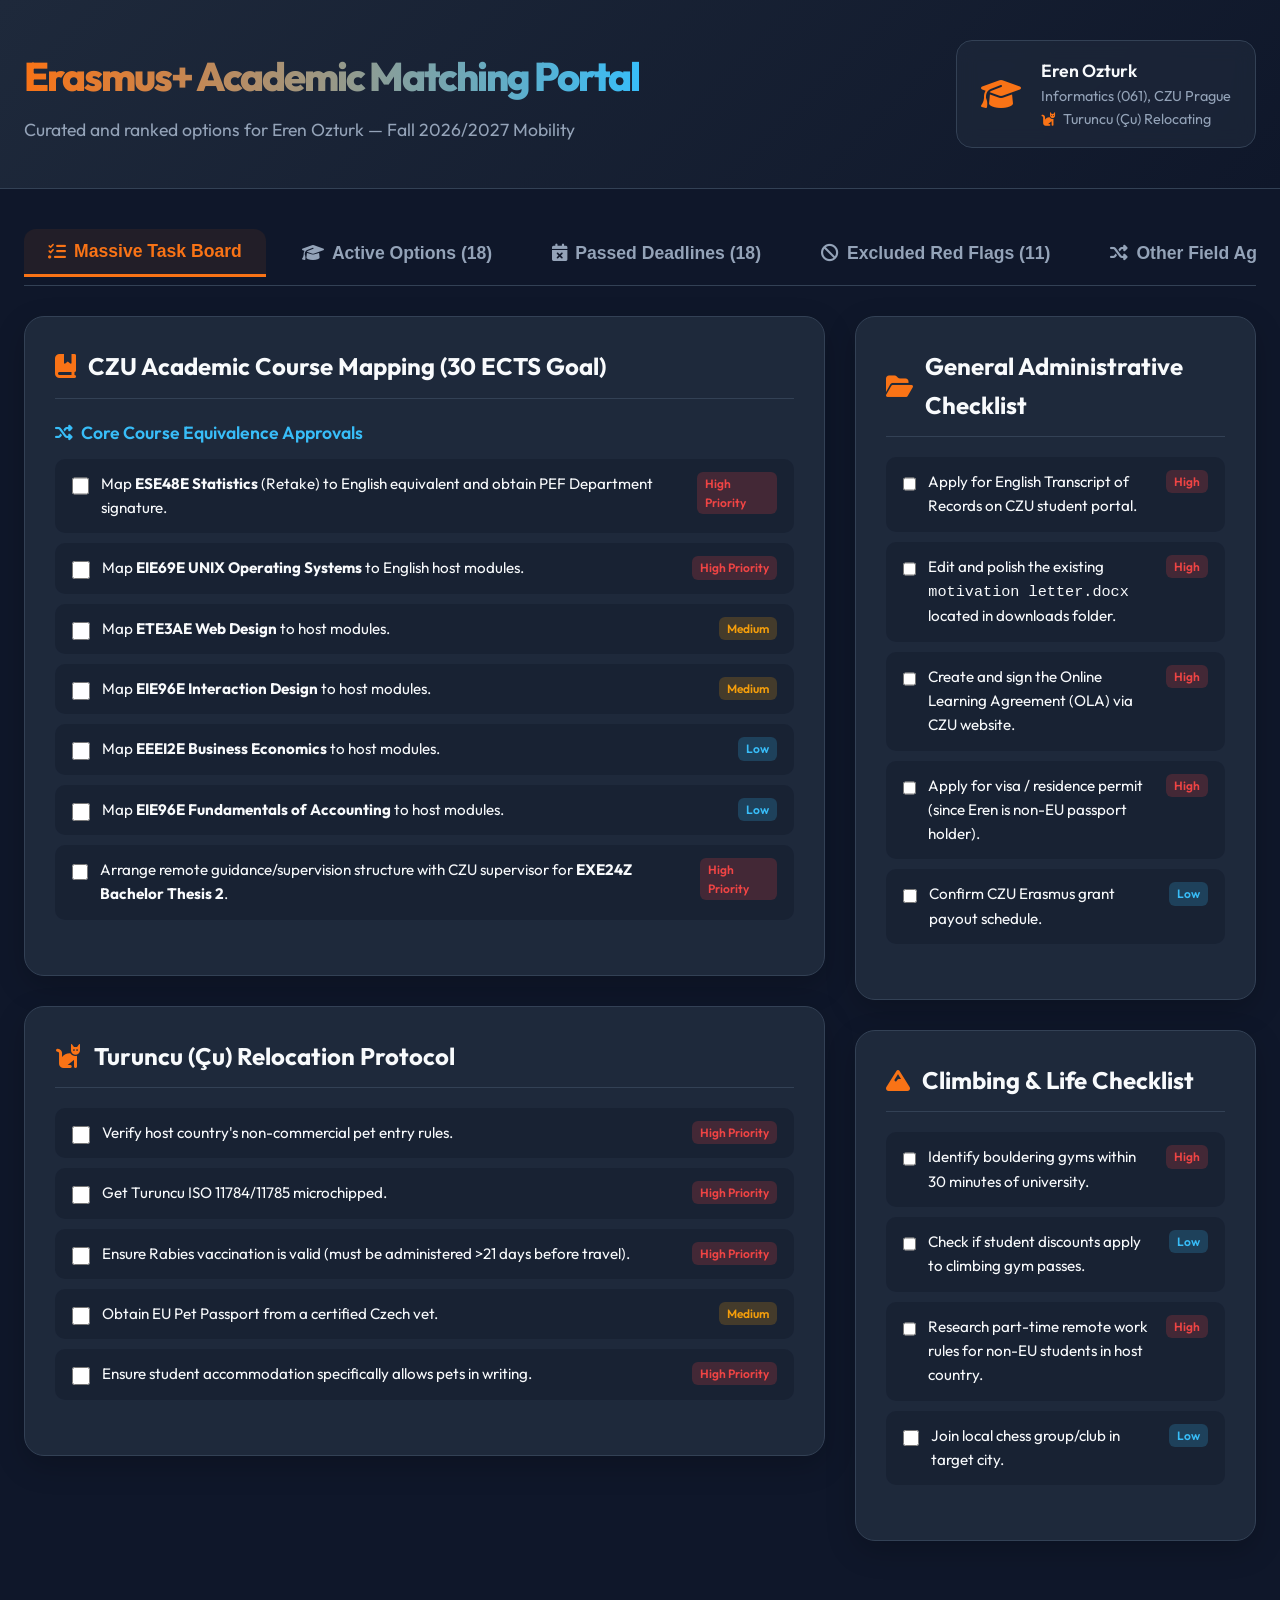
==== commit b10d15e3: "Separate active and passed deadlines into distinct tabs with independent rankings" ====
--- a/erasmus_dashboard.html
+++ b/erasmus_dashboard.html
@@ -542,7 +542,10 @@
                 <i class="fa-solid fa-list-check"></i> Massive Task Board
             </button>
             <button class="tab-btn" onclick="switchTab('tab-active')">
-                <i class="fa-solid fa-graduation-cap"></i> Academic Options (36)
+                <i class="fa-solid fa-graduation-cap"></i> Active Options (18)
+            </button>
+            <button class="tab-btn" onclick="switchTab('tab-passed')">
+                <i class="fa-solid fa-calendar-xmark"></i> Passed Deadlines (18)
             </button>
             <button class="tab-btn" onclick="switchTab('tab-redflags')">
                 <i class="fa-solid fa-ban"></i> Excluded Red Flags (11)
@@ -726,19 +729,13 @@
             <div class="card">
                 <div class="card-title">
                     <i class="fa-solid fa-graduation-cap"></i>
-                    All Academic Options (Ranked for 061 Informatics)
+                    Active Recommended Universities (Nomination Deadline >= May 27, 2026)
                 </div>
                 <p style="color: var(--text-muted); margin-bottom: 20px;">
-                    Curated bilateral agreements for Informatics (061). Rated dynamically based on Cost of Living (30%), Work hours policy (10%), Bouldering gyms (10%), and Academic match score (50%).
+                    Curated bilateral agreements for Informatics (061) that are currently open or have rolling deadlines. Rated dynamically based on Cost of Living (30%), Work hours policy (10%), Bouldering gyms (10%), and Academic match score (50%).
                 </p>
                 <div class="controls-row" style="display: flex; gap: 16px; margin-bottom: 24px; flex-wrap: wrap; align-items: center;">
-                    <input type="text" id="search-active" class="search-input" placeholder="Search by university, city or country..." onkeyup="filterTable('table-active-data')" style="flex-grow: 1; max-width: 400px;">
-                    
-                    <select id="status-filter" onchange="filterTable('table-active-data')" style="background: var(--bg-surface); border: 1px solid var(--border-color); padding: 12px 20px; border-radius: 12px; color: var(--text-main); font-size: 1rem; font-family: 'Outfit', sans-serif; cursor: pointer; outline: none; transition: border-color 0.2s;">
-                        <option value="all">All Deadlines (Active, Rolling & Passed)</option>
-                        <option value="active-rolling">Open & Rolling Only</option>
-                        <option value="passed">Passed Deadlines Only</option>
-                    </select>
+                    <input type="text" id="search-active" class="search-input" placeholder="Search by university, city or country..." onkeyup="filterTable('table-active-data', 'search-active')" style="flex-grow: 1; max-width: 400px;">
                 </div>
                 <div class="table-responsive">
                     <table id="table-active-data">
@@ -885,17 +882,17 @@
                                 </td>
                             </tr>
                             
-                            <tr data-uni-id="active-8" data-status="passed">
+                            <tr data-uni-id="active-8" data-status="active">
                                 <td><strong>#9</strong></td>
-                                <td>Kauno kolegija / University of Applied Sciences</td>
-                                <td>Kaunas</td>
-                                <td>Lithuania</td>
-                                <td><span class="status-badge passed"><i class="fa-solid fa-calendar-xmark"></i> Passed (5.15.)</span></td>
-                                <td>4</td>
-                                <td>EN </td>
-                                <td><span class="score-badge">80.0</span></td>
-                                <td>
-                                    <button class="btn active" onclick='showModal({"row": 87, "country": "Lithuania", "town": "Kaunas", "university": "Kauno kolegija / University of Applied Sciences", "erasmus_code": "LT KAUNAS 08", "is_red": false, "lang1": "EN", "lang2": "", "spots": "4", "course_info": "", "notes": "", "deadline_fall_raw": "5.15.", "deadline_fall_parsed_str": "2026-05-15", "deadline_spring_raw": "11.15.", "bc_econ_link": "https://www.kaunokolegija.lt/en/", "bc_inf_link": "https://www.kaunokolegija.lt/en/applied-informatics-and-programming/", "general_link": "https://www.kaunokolegija.lt/en/", "academic_score": 9, "verified_courses": "\u2022 UNIX OS, Web Design, Interaction Design: Software Systems BSc (English)\n\u2022 Business Economics, Accounting, Statistics: Business Faculty (English)\n\u2022 Status: ~90% English Match. Deadline passed (May 15).", "score": 80.0})'>
+                                <td>UNIVERSIDADE PORTUCALENSE</td>
+                                <td>Porto</td>
+                                <td>Portugal</td>
+                                <td><span class="status-badge active"><i class="fa-solid fa-calendar-days"></i> Open (6.1.)</span></td>
+                                <td>2 BA; 2 IT</td>
+                                <td>PT/EN / 041 - Department of Economics and Management; 061 - Department of Science and Technology</td>
+                                <td><span class="score-badge">78.0</span></td>
+                                <td>
+                                    <button class="btn active" onclick='showModal({"row": 108, "country": "Portugal", "town": "Porto", "university": "UNIVERSIDADE PORTUCALENSE", "erasmus_code": "P PORTO07", "is_red": false, "lang1": "PT/EN", "lang2": "041 - Department of Economics and Management; 061 - Department of Science and Technology", "spots": "2 BA; 2 IT", "course_info": "041 subjects in PT ( supported English material) in Economics/Management/Marketing; 061 subjets mainly in EN or supported English material  in Informatics Engineering/Information Systems for Management (subjects can be chosen from differ study programmes and different academic years)", "notes": "", "deadline_fall_raw": "6.1.", "deadline_fall_parsed_str": "2026-06-01", "deadline_spring_raw": "11.1.", "bc_econ_link": "https://www.upt.pt/en/home/departments/economics-and-management/", "bc_inf_link": "https://www.upt.pt/en/home/departments/science-and-technology/", "general_link": "https://www.upt.pt/en/erasmus/", "academic_score": 10, "verified_courses": "\u2022 UNIX OS, Web Design: Informatics Engineering BSc\n\u2022 Accounting, Statistics, Business Economics: IS for Management BSc\n\u2022 Status: 100% English Match (English support & exams).", "score": 78.0})'>
                                         <i class="fa-solid fa-circle-info"></i> Info
                                     </button>
                                 </td>
@@ -919,22 +916,186 @@
                             
                             <tr data-uni-id="active-10" data-status="active">
                                 <td><strong>#11</strong></td>
-                                <td>UNIVERSIDADE PORTUCALENSE</td>
-                                <td>Porto</td>
-                                <td>Portugal</td>
+                                <td>University of Hohenheim</td>
+                                <td>Stuttgart</td>
+                                <td>Germany</td>
                                 <td><span class="status-badge active"><i class="fa-solid fa-calendar-days"></i> Open (6.1.)</span></td>
                                 <td>2 BA; 2 IT</td>
-                                <td>PT/EN / 041 - Department of Economics and Management; 061 - Department of Science and Technology</td>
-                                <td><span class="score-badge">78.0</span></td>
-                                <td>
-                                    <button class="btn active" onclick='showModal({"row": 108, "country": "Portugal", "town": "Porto", "university": "UNIVERSIDADE PORTUCALENSE", "erasmus_code": "P PORTO07", "is_red": false, "lang1": "PT/EN", "lang2": "041 - Department of Economics and Management; 061 - Department of Science and Technology", "spots": "2 BA; 2 IT", "course_info": "041 subjects in PT ( supported English material) in Economics/Management/Marketing; 061 subjets mainly in EN or supported English material  in Informatics Engineering/Information Systems for Management (subjects can be chosen from differ study programmes and different academic years)", "notes": "", "deadline_fall_raw": "6.1.", "deadline_fall_parsed_str": "2026-06-01", "deadline_spring_raw": "11.1.", "bc_econ_link": "https://www.upt.pt/en/home/departments/economics-and-management/", "bc_inf_link": "https://www.upt.pt/en/home/departments/science-and-technology/", "general_link": "https://www.upt.pt/en/erasmus/", "academic_score": 10, "verified_courses": "\u2022 UNIX OS, Web Design: Informatics Engineering BSc\n\u2022 Accounting, Statistics, Business Economics: IS for Management BSc\n\u2022 Status: 100% English Match (English support & exams).", "score": 78.0})'>
-                                        <i class="fa-solid fa-circle-info"></i> Info
-                                    </button>
-                                </td>
-                            </tr>
-                            
-                            <tr data-uni-id="active-11" data-status="passed">
+                                <td>DE / EN</td>
+                                <td><span class="score-badge">69.0</span></td>
+                                <td>
+                                    <button class="btn active" onclick='showModal({"row": 64, "country": "Germany", "town": "Stuttgart", "university": "University of Hohenheim", "erasmus_code": "D STUTTGA02", "is_red": false, "lang1": "DE", "lang2": "EN", "spots": "2 BA; 2 IT", "course_info": "Master: in English language; B1 German", "notes": "", "deadline_fall_raw": "6.1.", "deadline_fall_parsed_str": "2026-06-01", "deadline_spring_raw": "12.1.", "bc_econ_link": "https://wiso.uni-hohenheim.de/en/studying-international", "bc_inf_link": "https://wiso.uni-hohenheim.de/en/studying-international", "general_link": "https://hohcampus.uni-hohenheim.de/", "academic_score": 8, "verified_courses": "\u2022 Business Economics, Accounting, Statistics: English Semester Packages\n\u2022 UNIX OS, Web Design, Interaction Design: Limited technical matches in English\n\u2022 Status: ~80% English Match.", "score": 69.0})'>
+                                        <i class="fa-solid fa-circle-info"></i> Info
+                                    </button>
+                                </td>
+                            </tr>
+                            
+                            <tr data-uni-id="active-11" data-status="active">
                                 <td><strong>#12</strong></td>
+                                <td>Juraj Dobrila university of Pula</td>
+                                <td>Pula</td>
+                                <td>Croatia</td>
+                                <td><span class="status-badge active"><i class="fa-solid fa-calendar-days"></i> Open (1.6.)</span></td>
+                                <td>2 BA; 2 IT</td>
+                                <td>EN </td>
+                                <td><span class="score-badge">65.0</span></td>
+                                <td>
+                                    <button class="btn active" onclick='showModal({"row": 17, "country": "Croatia", "town": "Pula", "university": "Juraj Dobrila university of Pula", "erasmus_code": "HR PULA 01", "is_red": false, "lang1": "EN", "lang2": "", "spots": "2 BA; 2 IT", "course_info": "", "notes": "", "deadline_fall_raw": "1.6.", "deadline_fall_parsed_str": "2026-06-01", "deadline_spring_raw": "11.20.", "bc_econ_link": "https://www.unipu.hr/", "bc_inf_link": "https://www.unipu.hr/", "general_link": "https://www.unipu.hr/", "academic_score": 6, "verified_courses": "\u2022 Computing & Networks: Faculty of Informatics / Faculty of Engineering Computing modules\n\u2022 Economics: Faculty of Economics & Tourism business modules\n\u2022 Status: ~60% English Match. Course offerings in English are highly limited.", "score": 65.0})'>
+                                        <i class="fa-solid fa-circle-info"></i> Info
+                                    </button>
+                                </td>
+                            </tr>
+                            
+                            <tr data-uni-id="active-12" data-status="rolling">
+                                <td><strong>#13</strong></td>
+                                <td>Uniwersytet Rolniczy im.Hugona Kołłątaja w Krakowie</td>
+                                <td>Krakow</td>
+                                <td>Poland</td>
+                                <td><span class="status-badge open"><i class="fa-solid fa-clock"></i> Rolling</span></td>
+                                <td>2 BA; 2 IT</td>
+                                <td>EN </td>
+                                <td><span class="score-badge">62.0</span></td>
+                                <td>
+                                    <button class="btn active" onclick='showModal({"row": 97, "country": "Poland", "town": "Krakow", "university": "Uniwersytet Rolniczy im.Hugona Ko\u0142\u0142\u0105taja w Krakowie", "erasmus_code": "PL KRAKOW 06", "is_red": false, "lang1": "EN", "lang2": "", "spots": "2 BA; 2 IT", "course_info": "", "notes": "", "deadline_fall_raw": "", "deadline_fall_parsed_str": "", "deadline_spring_raw": "", "bc_econ_link": "https://urk.edu.pl/en/", "bc_inf_link": "https://urk.edu.pl/en/", "general_link": "https://urk.edu.pl/en/", "academic_score": 4, "verified_courses": "\u2022 Agriculture Economics: Economics and Agribusiness modules in English.\n\u2022 Informatics: None (Specializes in agriculture; no CS or web design).\n\u2022 Status: ~40% English Match. Lack of core IT equivalents.", "score": 62.0})'>
+                                        <i class="fa-solid fa-circle-info"></i> Info
+                                    </button>
+                                </td>
+                            </tr>
+                            
+                            <tr data-uni-id="active-13" data-status="rolling">
+                                <td><strong>#14</strong></td>
+                                <td>Universita della Svizzera Italiana</td>
+                                <td>Lugano</td>
+                                <td>Switzerland</td>
+                                <td><span class="status-badge open"><i class="fa-solid fa-clock"></i> Rolling</span></td>
+                                <td>4 BA; 4 IT</td>
+                                <td>EN </td>
+                                <td><span class="score-badge">60.0</span></td>
+                                <td>
+                                    <button class="btn active" onclick='showModal({"row": 137, "country": "Switzerland", "town": "Lugano", "university": "Universita della Svizzera Italiana", "erasmus_code": "CH LUGANO 01", "is_red": false, "lang1": "EN", "lang2": "", "spots": "4 BA; 4 IT", "course_info": "", "notes": "", "deadline_fall_raw": "", "deadline_fall_parsed_str": "", "deadline_spring_raw": "", "bc_econ_link": "https://search.usi.ch/education", "bc_inf_link": "https://search.usi.ch/education", "general_link": "https://www.desk.usi.ch/", "academic_score": 10, "verified_courses": "\u2022 UNIX OS, Web Design, Interaction Design, Statistics: BSc Informatics (English)\n\u2022 Business Economics, Accounting: BSc Economics (partially English)\n\u2022 Status: 100% English Match. Extremely expensive.", "score": 60.0})'>
+                                        <i class="fa-solid fa-circle-info"></i> Info
+                                    </button>
+                                </td>
+                            </tr>
+                            
+                            <tr data-uni-id="active-14" data-status="active">
+                                <td><strong>#15</strong></td>
+                                <td>Selcuk University</td>
+                                <td>Konya</td>
+                                <td>Turkey</td>
+                                <td><span class="status-badge active"><i class="fa-solid fa-calendar-days"></i> Open (8.15.)</span></td>
+                                <td>2 BA; 2 IT</td>
+                                <td>EN </td>
+                                <td><span class="score-badge">53.0</span></td>
+                                <td>
+                                    <button class="btn active" onclick='showModal({"row": 141, "country": "Turkey", "town": "Konya", "university": "Selcuk University", "erasmus_code": "TR KONYA01", "is_red": false, "lang1": "EN", "lang2": "", "spots": "2 BA; 2 IT", "course_info": "", "notes": "", "deadline_fall_raw": "8.15.", "deadline_fall_parsed_str": "2026-08-15", "deadline_spring_raw": "11.30.", "bc_econ_link": "http://www.erasmus.selcuk.edu.tr", "bc_inf_link": "http://www.erasmus.selcuk.edu.tr", "general_link": "http://www.erasmus.selcuk.edu.tr", "academic_score": 3, "verified_courses": "\u2022 Informatics & Business: Standard instruction is Turkish. Instructors provide informal English slides/exams upon request.\n\u2022 Status: ~30% English Match. Work rights restricted.", "score": 53.0})'>
+                                        <i class="fa-solid fa-circle-info"></i> Info
+                                    </button>
+                                </td>
+                            </tr>
+                            
+                            <tr data-uni-id="active-15" data-status="active">
+                                <td><strong>#16</strong></td>
+                                <td>Universitat de Lleida</td>
+                                <td>Lleida</td>
+                                <td>Spain</td>
+                                <td><span class="status-badge active"><i class="fa-solid fa-calendar-days"></i> Open (7.1.)</span></td>
+                                <td>2 BA; 2 IT</td>
+                                <td>ES/CA / EN</td>
+                                <td><span class="score-badge">51.0</span></td>
+                                <td>
+                                    <button class="btn active" onclick='showModal({"row": 124, "country": "Spain", "town": "Lleida", "university": "Universitat de Lleida", "erasmus_code": "E LLEIDA 01", "is_red": false, "lang1": "ES/CA", "lang2": "EN", "spots": "2 BA; 2 IT", "course_info": "Limited English courses available", "notes": "", "deadline_fall_raw": "7.1.", "deadline_fall_parsed_str": "2026-07-01", "deadline_spring_raw": "12.1.", "bc_econ_link": "http://www.udl.cat/ca/serveis/ori/estudiantat_estranger/eng/erassms/", "bc_inf_link": "http://www.udl.cat/ca/serveis/ori/estudiantat_estranger/eng/erassms/", "general_link": "http://www.udl.cat/", "academic_score": 4, "verified_courses": "\u2022 Economics / Informatics: Polytechnic School offers Catalan/Spanish-taught programs. Very few English electives are available.\n\u2022 Status: ~40% English Match. Catalan/Spanish proficiency is required.", "score": 51.0})'>
+                                        <i class="fa-solid fa-circle-info"></i> Info
+                                    </button>
+                                </td>
+                            </tr>
+                            
+                            <tr data-uni-id="active-16" data-status="active">
+                                <td><strong>#17</strong></td>
+                                <td>Hochschule Ansbach</td>
+                                <td>Ansbach</td>
+                                <td>Germany</td>
+                                <td><span class="status-badge active"><i class="fa-solid fa-calendar-days"></i> Open (31 May)</span></td>
+                                <td>2 BA; 2 IT</td>
+                                <td>EN / DE</td>
+                                <td><span class="score-badge">49.0</span></td>
+                                <td>
+                                    <button class="btn active" onclick='showModal({"row": 45, "country": "Germany", "town": "Ansbach", "university": "Hochschule Ansbach", "erasmus_code": "D ANSBACH 01", "is_red": false, "lang1": "EN", "lang2": "DE", "spots": "2 BA; 2 IT", "course_info": "Bachelor in EN and DE, Master in EN", "notes": "", "deadline_fall_raw": "31 May", "deadline_fall_parsed_str": "2026-05-31", "deadline_spring_raw": "30 November", "bc_econ_link": "https://www.hs-ansbach.de/", "bc_inf_link": "https://www.hs-ansbach.de/", "general_link": "https://www.hs-ansbach.de/", "academic_score": 5, "verified_courses": "\u2022 Business Informatics: Primarily German-taught. Only scattered electives in English.\n\u2022 Status: ~50% English Match. German B2 recommended.", "score": 49.0})'>
+                                        <i class="fa-solid fa-circle-info"></i> Info
+                                    </button>
+                                </td>
+                            </tr>
+                            
+                            <tr data-uni-id="active-17" data-status="active">
+                                <td><strong>#18</strong></td>
+                                <td>Agticultural University of Athens</td>
+                                <td>Athens</td>
+                                <td>Greece</td>
+                                <td><span class="status-badge active"><i class="fa-solid fa-calendar-days"></i> Open (6.25.)</span></td>
+                                <td>2 BA; 2 IT</td>
+                                <td>EN </td>
+                                <td><span class="score-badge">49.0</span></td>
+                                <td>
+                                    <button class="btn active" onclick='showModal({"row": 66, "country": "Greece", "town": "Athens", "university": "Agticultural University of Athens", "erasmus_code": "G  ATHINE03", "is_red": false, "lang1": "EN", "lang2": "", "spots": "2 BA; 2 IT", "course_info": "EN courses;", "notes": "EN certificate (CERF) or CZU confirmation of EN level required", "deadline_fall_raw": "6.25.", "deadline_fall_parsed_str": "2026-06-25", "deadline_spring_raw": "11.25.", "bc_econ_link": "http://www.european.aua.gr/?page_id=780", "bc_inf_link": "http://www.european.aua.gr/?page_id=780", "general_link": "http://www.european.aua.gr/", "academic_score": 4, "verified_courses": "\u2022 Agricultural Economics: Agricultural Economics department offers agricultural business modules in English.\n\u2022 Informatics: Environmental Informatics is primarily Greek-taught.\n\u2022 Status: ~40% English Match. Taught language is mostly Greek.", "score": 49.0})'>
+                                        <i class="fa-solid fa-circle-info"></i> Info
+                                    </button>
+                                </td>
+                            </tr>
+                            
+                        </tbody>
+                    </table>
+                </div>
+            </div>
+        </div>
+
+        <!-- TAB: Passed Deadlines (Can Request) -->
+        <div id="tab-passed" class="tab-content">
+            <div class="card">
+                <div class="card-title">
+                    <i class="fa-solid fa-calendar-xmark"></i>
+                    Passed Nomination Deadlines (Potential Coordinator Request)
+                </div>
+                <p style="color: var(--text-muted); margin-bottom: 20px;">
+                    The nomination deadlines for these Informatics (061) universities have already passed, but they are not red-flagged. You can rank these independently and ask your department coordinator or professor if it is still possible to request an exception or extension for these spots.
+                </p>
+                <div class="controls-row" style="display: flex; gap: 16px; margin-bottom: 24px; flex-wrap: wrap; align-items: center;">
+                    <input type="text" id="search-passed" class="search-input" placeholder="Search by university, city or country..." onkeyup="filterTable('table-passed-data', 'search-passed')" style="flex-grow: 1; max-width: 400px;">
+                </div>
+                <div class="table-responsive">
+                    <table id="table-passed-data">
+                        <thead>
+                            <tr>
+                                <th onclick="sortTable('table-passed-data', 0)">Rank</th>
+                                <th onclick="sortTable('table-passed-data', 1)">University</th>
+                                <th onclick="sortTable('table-passed-data', 2)">City</th>
+                                <th onclick="sortTable('table-passed-data', 3)">Country</th>
+                                <th onclick="sortTable('table-passed-data', 4)">Deadline & Status</th>
+                                <th onclick="sortTable('table-passed-data', 5)">Spots</th>
+                                <th onclick="sortTable('table-passed-data', 6)">Languages</th>
+                                <th onclick="sortTable('table-passed-data', 7)">Score</th>
+                                <th>Actions</th>
+                            </tr>
+                        </thead>
+                        <tbody>
+                            
+                            <tr data-uni-id="passed-0" data-status="passed">
+                                <td><strong>#1</strong></td>
+                                <td>Kauno kolegija / University of Applied Sciences</td>
+                                <td>Kaunas</td>
+                                <td>Lithuania</td>
+                                <td><span class="status-badge passed"><i class="fa-solid fa-calendar-xmark"></i> Passed (5.15.)</span></td>
+                                <td>4</td>
+                                <td>EN </td>
+                                <td><span class="score-badge">80.0</span></td>
+                                <td>
+                                    <button class="btn active" onclick='showModal({"row": 87, "country": "Lithuania", "town": "Kaunas", "university": "Kauno kolegija / University of Applied Sciences", "erasmus_code": "LT KAUNAS 08", "is_red": false, "lang1": "EN", "lang2": "", "spots": "4", "course_info": "", "notes": "", "deadline_fall_raw": "5.15.", "deadline_fall_parsed_str": "2026-05-15", "deadline_spring_raw": "11.15.", "bc_econ_link": "https://www.kaunokolegija.lt/en/", "bc_inf_link": "https://www.kaunokolegija.lt/en/applied-informatics-and-programming/", "general_link": "https://www.kaunokolegija.lt/en/", "academic_score": 9, "verified_courses": "\u2022 UNIX OS, Web Design, Interaction Design: Software Systems BSc (English)\n\u2022 Business Economics, Accounting, Statistics: Business Faculty (English)\n\u2022 Status: ~90% English Match. Deadline passed (May 15).", "score": 80.0})'>
+                                        <i class="fa-solid fa-circle-info"></i> Info
+                                    </button>
+                                </td>
+                            </tr>
+                            
+                            <tr data-uni-id="passed-1" data-status="passed">
+                                <td><strong>#2</strong></td>
                                 <td>University of Zagreb</td>
                                 <td>Zagreb</td>
                                 <td>Croatia</td>
@@ -949,24 +1110,8 @@
                                 </td>
                             </tr>
                             
-                            <tr data-uni-id="active-12" data-status="active">
-                                <td><strong>#13</strong></td>
-                                <td>University of Hohenheim</td>
-                                <td>Stuttgart</td>
-                                <td>Germany</td>
-                                <td><span class="status-badge active"><i class="fa-solid fa-calendar-days"></i> Open (6.1.)</span></td>
-                                <td>2 BA; 2 IT</td>
-                                <td>DE / EN</td>
-                                <td><span class="score-badge">69.0</span></td>
-                                <td>
-                                    <button class="btn active" onclick='showModal({"row": 64, "country": "Germany", "town": "Stuttgart", "university": "University of Hohenheim", "erasmus_code": "D STUTTGA02", "is_red": false, "lang1": "DE", "lang2": "EN", "spots": "2 BA; 2 IT", "course_info": "Master: in English language; B1 German", "notes": "", "deadline_fall_raw": "6.1.", "deadline_fall_parsed_str": "2026-06-01", "deadline_spring_raw": "12.1.", "bc_econ_link": "https://wiso.uni-hohenheim.de/en/studying-international", "bc_inf_link": "https://wiso.uni-hohenheim.de/en/studying-international", "general_link": "https://hohcampus.uni-hohenheim.de/", "academic_score": 8, "verified_courses": "\u2022 Business Economics, Accounting, Statistics: English Semester Packages\n\u2022 UNIX OS, Web Design, Interaction Design: Limited technical matches in English\n\u2022 Status: ~80% English Match.", "score": 69.0})'>
-                                        <i class="fa-solid fa-circle-info"></i> Info
-                                    </button>
-                                </td>
-                            </tr>
-                            
-                            <tr data-uni-id="active-13" data-status="passed">
-                                <td><strong>#14</strong></td>
+                            <tr data-uni-id="passed-2" data-status="passed">
+                                <td><strong>#3</strong></td>
                                 <td>South East Technological University</td>
                                 <td>Waterford</td>
                                 <td>Ireland</td>
@@ -981,24 +1126,8 @@
                                 </td>
                             </tr>
                             
-                            <tr data-uni-id="active-14" data-status="active">
-                                <td><strong>#15</strong></td>
-                                <td>Juraj Dobrila university of Pula</td>
-                                <td>Pula</td>
-                                <td>Croatia</td>
-                                <td><span class="status-badge active"><i class="fa-solid fa-calendar-days"></i> Open (1.6.)</span></td>
-                                <td>2 BA; 2 IT</td>
-                                <td>EN </td>
-                                <td><span class="score-badge">65.0</span></td>
-                                <td>
-                                    <button class="btn active" onclick='showModal({"row": 17, "country": "Croatia", "town": "Pula", "university": "Juraj Dobrila university of Pula", "erasmus_code": "HR PULA 01", "is_red": false, "lang1": "EN", "lang2": "", "spots": "2 BA; 2 IT", "course_info": "", "notes": "", "deadline_fall_raw": "1.6.", "deadline_fall_parsed_str": "2026-06-01", "deadline_spring_raw": "11.20.", "bc_econ_link": "https://www.unipu.hr/", "bc_inf_link": "https://www.unipu.hr/", "general_link": "https://www.unipu.hr/", "academic_score": 6, "verified_courses": "\u2022 Computing & Networks: Faculty of Informatics / Faculty of Engineering Computing modules\n\u2022 Economics: Faculty of Economics & Tourism business modules\n\u2022 Status: ~60% English Match. Course offerings in English are highly limited.", "score": 65.0})'>
-                                        <i class="fa-solid fa-circle-info"></i> Info
-                                    </button>
-                                </td>
-                            </tr>
-                            
-                            <tr data-uni-id="active-15" data-status="passed">
-                                <td><strong>#16</strong></td>
+                            <tr data-uni-id="passed-3" data-status="passed">
+                                <td><strong>#4</strong></td>
                                 <td>Kymenlaakso University of Applied Sciences</td>
                                 <td>Kotka</td>
                                 <td>Finland</td>
@@ -1013,24 +1142,8 @@
                                 </td>
                             </tr>
                             
-                            <tr data-uni-id="active-16" data-status="rolling">
-                                <td><strong>#17</strong></td>
-                                <td>Uniwersytet Rolniczy im.Hugona Kołłątaja w Krakowie</td>
-                                <td>Krakow</td>
-                                <td>Poland</td>
-                                <td><span class="status-badge open"><i class="fa-solid fa-clock"></i> Rolling</span></td>
-                                <td>2 BA; 2 IT</td>
-                                <td>EN </td>
-                                <td><span class="score-badge">62.0</span></td>
-                                <td>
-                                    <button class="btn active" onclick='showModal({"row": 97, "country": "Poland", "town": "Krakow", "university": "Uniwersytet Rolniczy im.Hugona Ko\u0142\u0142\u0105taja w Krakowie", "erasmus_code": "PL KRAKOW 06", "is_red": false, "lang1": "EN", "lang2": "", "spots": "2 BA; 2 IT", "course_info": "", "notes": "", "deadline_fall_raw": "", "deadline_fall_parsed_str": "", "deadline_spring_raw": "", "bc_econ_link": "https://urk.edu.pl/en/", "bc_inf_link": "https://urk.edu.pl/en/", "general_link": "https://urk.edu.pl/en/", "academic_score": 4, "verified_courses": "\u2022 Agriculture Economics: Economics and Agribusiness modules in English.\n\u2022 Informatics: None (Specializes in agriculture; no CS or web design).\n\u2022 Status: ~40% English Match. Lack of core IT equivalents.", "score": 62.0})'>
-                                        <i class="fa-solid fa-circle-info"></i> Info
-                                    </button>
-                                </td>
-                            </tr>
-                            
-                            <tr data-uni-id="active-17" data-status="passed">
-                                <td><strong>#18</strong></td>
+                            <tr data-uni-id="passed-4" data-status="passed">
+                                <td><strong>#5</strong></td>
                                 <td>Karlstad University</td>
                                 <td>Karlstad</td>
                                 <td>Sweden</td>
@@ -1045,24 +1158,8 @@
                                 </td>
                             </tr>
                             
-                            <tr data-uni-id="active-18" data-status="rolling">
-                                <td><strong>#19</strong></td>
-                                <td>Universita della Svizzera Italiana</td>
-                                <td>Lugano</td>
-                                <td>Switzerland</td>
-                                <td><span class="status-badge open"><i class="fa-solid fa-clock"></i> Rolling</span></td>
-                                <td>4 BA; 4 IT</td>
-                                <td>EN </td>
-                                <td><span class="score-badge">60.0</span></td>
-                                <td>
-                                    <button class="btn active" onclick='showModal({"row": 137, "country": "Switzerland", "town": "Lugano", "university": "Universita della Svizzera Italiana", "erasmus_code": "CH LUGANO 01", "is_red": false, "lang1": "EN", "lang2": "", "spots": "4 BA; 4 IT", "course_info": "", "notes": "", "deadline_fall_raw": "", "deadline_fall_parsed_str": "", "deadline_spring_raw": "", "bc_econ_link": "https://search.usi.ch/education", "bc_inf_link": "https://search.usi.ch/education", "general_link": "https://www.desk.usi.ch/", "academic_score": 10, "verified_courses": "\u2022 UNIX OS, Web Design, Interaction Design, Statistics: BSc Informatics (English)\n\u2022 Business Economics, Accounting: BSc Economics (partially English)\n\u2022 Status: 100% English Match. Extremely expensive.", "score": 60.0})'>
-                                        <i class="fa-solid fa-circle-info"></i> Info
-                                    </button>
-                                </td>
-                            </tr>
-                            
-                            <tr data-uni-id="active-19" data-status="passed">
-                                <td><strong>#20</strong></td>
+                            <tr data-uni-id="passed-5" data-status="passed">
+                                <td><strong>#6</strong></td>
                                 <td>Universidad Loyola Andalucia</td>
                                 <td>Sevilla</td>
                                 <td>Spain</td>
@@ -1077,8 +1174,8 @@
                                 </td>
                             </tr>
                             
-                            <tr data-uni-id="active-20" data-status="passed">
-                                <td><strong>#21</strong></td>
+                            <tr data-uni-id="passed-6" data-status="passed">
+                                <td><strong>#7</strong></td>
                                 <td>Polytechnic Institute of Viana do Castelo</td>
                                 <td>Viana do Castelo</td>
                                 <td>Portugal</td>
@@ -1093,8 +1190,8 @@
                                 </td>
                             </tr>
                             
-                            <tr data-uni-id="active-21" data-status="passed">
-                                <td><strong>#22</strong></td>
+                            <tr data-uni-id="passed-7" data-status="passed">
+                                <td><strong>#8</strong></td>
                                 <td>University of Cyprus</td>
                                 <td>Nicosia</td>
                                 <td>Cyprus</td>
@@ -1109,8 +1206,8 @@
                                 </td>
                             </tr>
                             
-                            <tr data-uni-id="active-22" data-status="passed">
-                                <td><strong>#23</strong></td>
+                            <tr data-uni-id="passed-8" data-status="passed">
+                                <td><strong>#9</strong></td>
                                 <td>The University of Bonn</td>
                                 <td>Bonn</td>
                                 <td>Germany</td>
@@ -1125,8 +1222,8 @@
                                 </td>
                             </tr>
                             
-                            <tr data-uni-id="active-23" data-status="passed">
-                                <td><strong>#24</strong></td>
+                            <tr data-uni-id="passed-9" data-status="passed">
+                                <td><strong>#10</strong></td>
                                 <td>Wageningen University</td>
                                 <td>Wageningen</td>
                                 <td>Netherlands</td>
@@ -1141,8 +1238,8 @@
                                 </td>
                             </tr>
                             
-                            <tr data-uni-id="active-24" data-status="passed">
-                                <td><strong>#25</strong></td>
+                            <tr data-uni-id="passed-10" data-status="passed">
+                                <td><strong>#11</strong></td>
                                 <td>Agricultural University - Plovdiv</td>
                                 <td>Plovdiv</td>
                                 <td>Bulgaria</td>
@@ -1157,8 +1254,8 @@
                                 </td>
                             </tr>
                             
-                            <tr data-uni-id="active-25" data-status="passed">
-                                <td><strong>#26</strong></td>
+                            <tr data-uni-id="passed-11" data-status="passed">
+                                <td><strong>#12</strong></td>
                                 <td>Sodertorns Hogskola</td>
                                 <td>Huddinge</td>
                                 <td>Sweden</td>
@@ -1173,24 +1270,8 @@
                                 </td>
                             </tr>
                             
-                            <tr data-uni-id="active-26" data-status="active">
-                                <td><strong>#27</strong></td>
-                                <td>Selcuk University</td>
-                                <td>Konya</td>
-                                <td>Turkey</td>
-                                <td><span class="status-badge active"><i class="fa-solid fa-calendar-days"></i> Open (8.15.)</span></td>
-                                <td>2 BA; 2 IT</td>
-                                <td>EN </td>
-                                <td><span class="score-badge">53.0</span></td>
-                                <td>
-                                    <button class="btn active" onclick='showModal({"row": 141, "country": "Turkey", "town": "Konya", "university": "Selcuk University", "erasmus_code": "TR KONYA01", "is_red": false, "lang1": "EN", "lang2": "", "spots": "2 BA; 2 IT", "course_info": "", "notes": "", "deadline_fall_raw": "8.15.", "deadline_fall_parsed_str": "2026-08-15", "deadline_spring_raw": "11.30.", "bc_econ_link": "http://www.erasmus.selcuk.edu.tr", "bc_inf_link": "http://www.erasmus.selcuk.edu.tr", "general_link": "http://www.erasmus.selcuk.edu.tr", "academic_score": 3, "verified_courses": "\u2022 Informatics & Business: Standard instruction is Turkish. Instructors provide informal English slides/exams upon request.\n\u2022 Status: ~30% English Match. Work rights restricted.", "score": 53.0})'>
-                                        <i class="fa-solid fa-circle-info"></i> Info
-                                    </button>
-                                </td>
-                            </tr>
-                            
-                            <tr data-uni-id="active-27" data-status="passed">
-                                <td><strong>#28</strong></td>
+                            <tr data-uni-id="passed-12" data-status="passed">
+                                <td><strong>#13</strong></td>
                                 <td>Norwegian University of Life Sciences</td>
                                 <td>As</td>
                                 <td>Norway</td>
@@ -1205,56 +1286,8 @@
                                 </td>
                             </tr>
                             
-                            <tr data-uni-id="active-28" data-status="active">
-                                <td><strong>#29</strong></td>
-                                <td>Universitat de Lleida</td>
-                                <td>Lleida</td>
-                                <td>Spain</td>
-                                <td><span class="status-badge active"><i class="fa-solid fa-calendar-days"></i> Open (7.1.)</span></td>
-                                <td>2 BA; 2 IT</td>
-                                <td>ES/CA / EN</td>
-                                <td><span class="score-badge">51.0</span></td>
-                                <td>
-                                    <button class="btn active" onclick='showModal({"row": 124, "country": "Spain", "town": "Lleida", "university": "Universitat de Lleida", "erasmus_code": "E LLEIDA 01", "is_red": false, "lang1": "ES/CA", "lang2": "EN", "spots": "2 BA; 2 IT", "course_info": "Limited English courses available", "notes": "", "deadline_fall_raw": "7.1.", "deadline_fall_parsed_str": "2026-07-01", "deadline_spring_raw": "12.1.", "bc_econ_link": "http://www.udl.cat/ca/serveis/ori/estudiantat_estranger/eng/erassms/", "bc_inf_link": "http://www.udl.cat/ca/serveis/ori/estudiantat_estranger/eng/erassms/", "general_link": "http://www.udl.cat/", "academic_score": 4, "verified_courses": "\u2022 Economics / Informatics: Polytechnic School offers Catalan/Spanish-taught programs. Very few English electives are available.\n\u2022 Status: ~40% English Match. Catalan/Spanish proficiency is required.", "score": 51.0})'>
-                                        <i class="fa-solid fa-circle-info"></i> Info
-                                    </button>
-                                </td>
-                            </tr>
-                            
-                            <tr data-uni-id="active-29" data-status="active">
-                                <td><strong>#30</strong></td>
-                                <td>Hochschule Ansbach</td>
-                                <td>Ansbach</td>
-                                <td>Germany</td>
-                                <td><span class="status-badge active"><i class="fa-solid fa-calendar-days"></i> Open (31 May)</span></td>
-                                <td>2 BA; 2 IT</td>
-                                <td>EN / DE</td>
-                                <td><span class="score-badge">49.0</span></td>
-                                <td>
-                                    <button class="btn active" onclick='showModal({"row": 45, "country": "Germany", "town": "Ansbach", "university": "Hochschule Ansbach", "erasmus_code": "D ANSBACH 01", "is_red": false, "lang1": "EN", "lang2": "DE", "spots": "2 BA; 2 IT", "course_info": "Bachelor in EN and DE, Master in EN", "notes": "", "deadline_fall_raw": "31 May", "deadline_fall_parsed_str": "2026-05-31", "deadline_spring_raw": "30 November", "bc_econ_link": "https://www.hs-ansbach.de/", "bc_inf_link": "https://www.hs-ansbach.de/", "general_link": "https://www.hs-ansbach.de/", "academic_score": 5, "verified_courses": "\u2022 Business Informatics: Primarily German-taught. Only scattered electives in English.\n\u2022 Status: ~50% English Match. German B2 recommended.", "score": 49.0})'>
-                                        <i class="fa-solid fa-circle-info"></i> Info
-                                    </button>
-                                </td>
-                            </tr>
-                            
-                            <tr data-uni-id="active-30" data-status="active">
-                                <td><strong>#31</strong></td>
-                                <td>Agticultural University of Athens</td>
-                                <td>Athens</td>
-                                <td>Greece</td>
-                                <td><span class="status-badge active"><i class="fa-solid fa-calendar-days"></i> Open (6.25.)</span></td>
-                                <td>2 BA; 2 IT</td>
-                                <td>EN </td>
-                                <td><span class="score-badge">49.0</span></td>
-                                <td>
-                                    <button class="btn active" onclick='showModal({"row": 66, "country": "Greece", "town": "Athens", "university": "Agticultural University of Athens", "erasmus_code": "G  ATHINE03", "is_red": false, "lang1": "EN", "lang2": "", "spots": "2 BA; 2 IT", "course_info": "EN courses;", "notes": "EN certificate (CERF) or CZU confirmation of EN level required", "deadline_fall_raw": "6.25.", "deadline_fall_parsed_str": "2026-06-25", "deadline_spring_raw": "11.25.", "bc_econ_link": "http://www.european.aua.gr/?page_id=780", "bc_inf_link": "http://www.european.aua.gr/?page_id=780", "general_link": "http://www.european.aua.gr/", "academic_score": 4, "verified_courses": "\u2022 Agricultural Economics: Agricultural Economics department offers agricultural business modules in English.\n\u2022 Informatics: Environmental Informatics is primarily Greek-taught.\n\u2022 Status: ~40% English Match. Taught language is mostly Greek.", "score": 49.0})'>
-                                        <i class="fa-solid fa-circle-info"></i> Info
-                                    </button>
-                                </td>
-                            </tr>
-                            
-                            <tr data-uni-id="active-31" data-status="passed">
-                                <td><strong>#32</strong></td>
+                            <tr data-uni-id="passed-13" data-status="passed">
+                                <td><strong>#14</strong></td>
                                 <td>Fachhochschule Bingen</td>
                                 <td>Bingen</td>
                                 <td>Germany</td>
@@ -1269,8 +1302,8 @@
                                 </td>
                             </tr>
                             
-                            <tr data-uni-id="active-32" data-status="passed">
-                                <td><strong>#33</strong></td>
+                            <tr data-uni-id="passed-14" data-status="passed">
+                                <td><strong>#15</strong></td>
                                 <td>Westphalian University of Applied Sciences</td>
                                 <td>Gelsenkirchen</td>
                                 <td>Germany</td>
@@ -1285,8 +1318,8 @@
                                 </td>
                             </tr>
                             
-                            <tr data-uni-id="active-33" data-status="passed">
-                                <td><strong>#34</strong></td>
+                            <tr data-uni-id="passed-15" data-status="passed">
+                                <td><strong>#16</strong></td>
                                 <td>ISVOUGA</td>
                                 <td>Santa Maria de Feira</td>
                                 <td>Portugal</td>
@@ -1301,8 +1334,8 @@
                                 </td>
                             </tr>
                             
-                            <tr data-uni-id="active-34" data-status="passed">
-                                <td><strong>#35</strong></td>
+                            <tr data-uni-id="passed-16" data-status="passed">
+                                <td><strong>#17</strong></td>
                                 <td>Dania Academy of Higher Education</td>
                                 <td>Randers</td>
                                 <td>Denmark</td>
@@ -1317,8 +1350,8 @@
                                 </td>
                             </tr>
                             
-                            <tr data-uni-id="active-35" data-status="passed">
-                                <td><strong>#36</strong></td>
+                            <tr data-uni-id="passed-17" data-status="passed">
+                                <td><strong>#18</strong></td>
                                 <td>Bifrost University</td>
                                 <td>Borgarnes</td>
                                 <td>Iceland</td>
